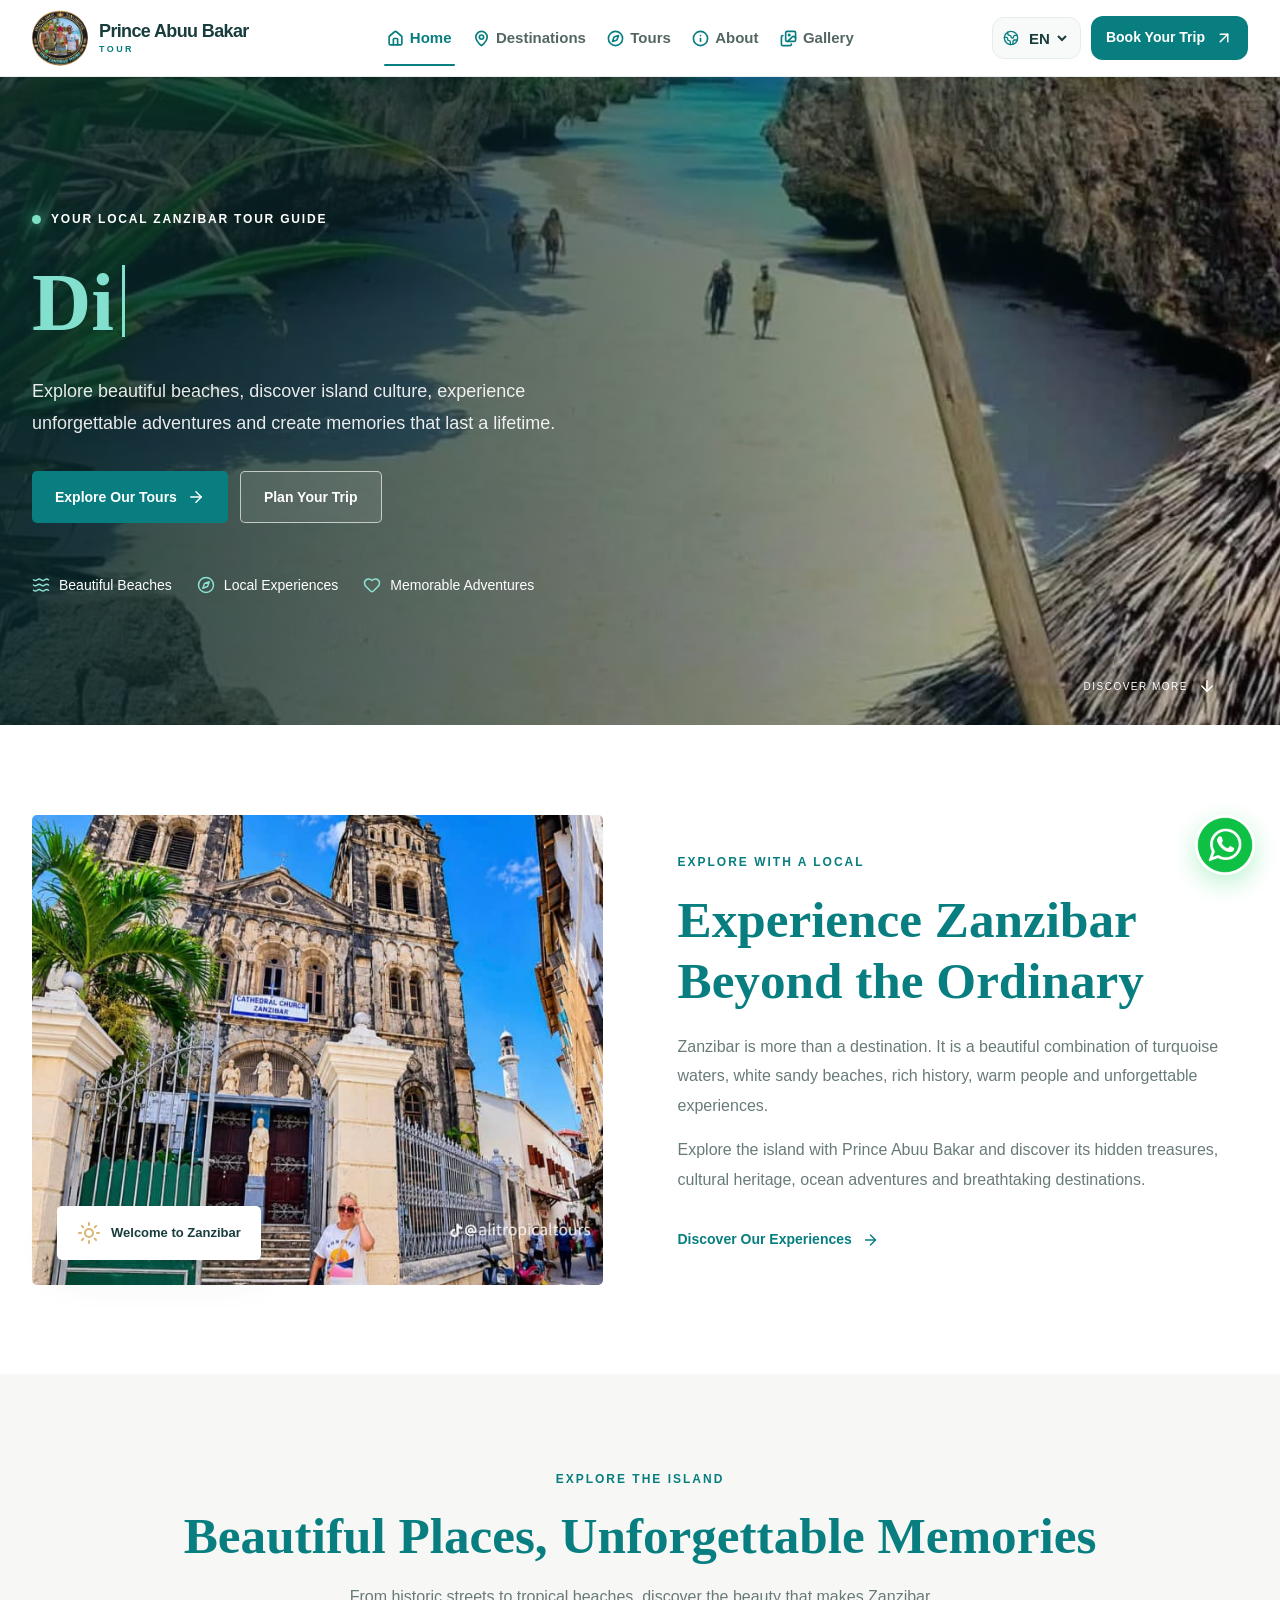
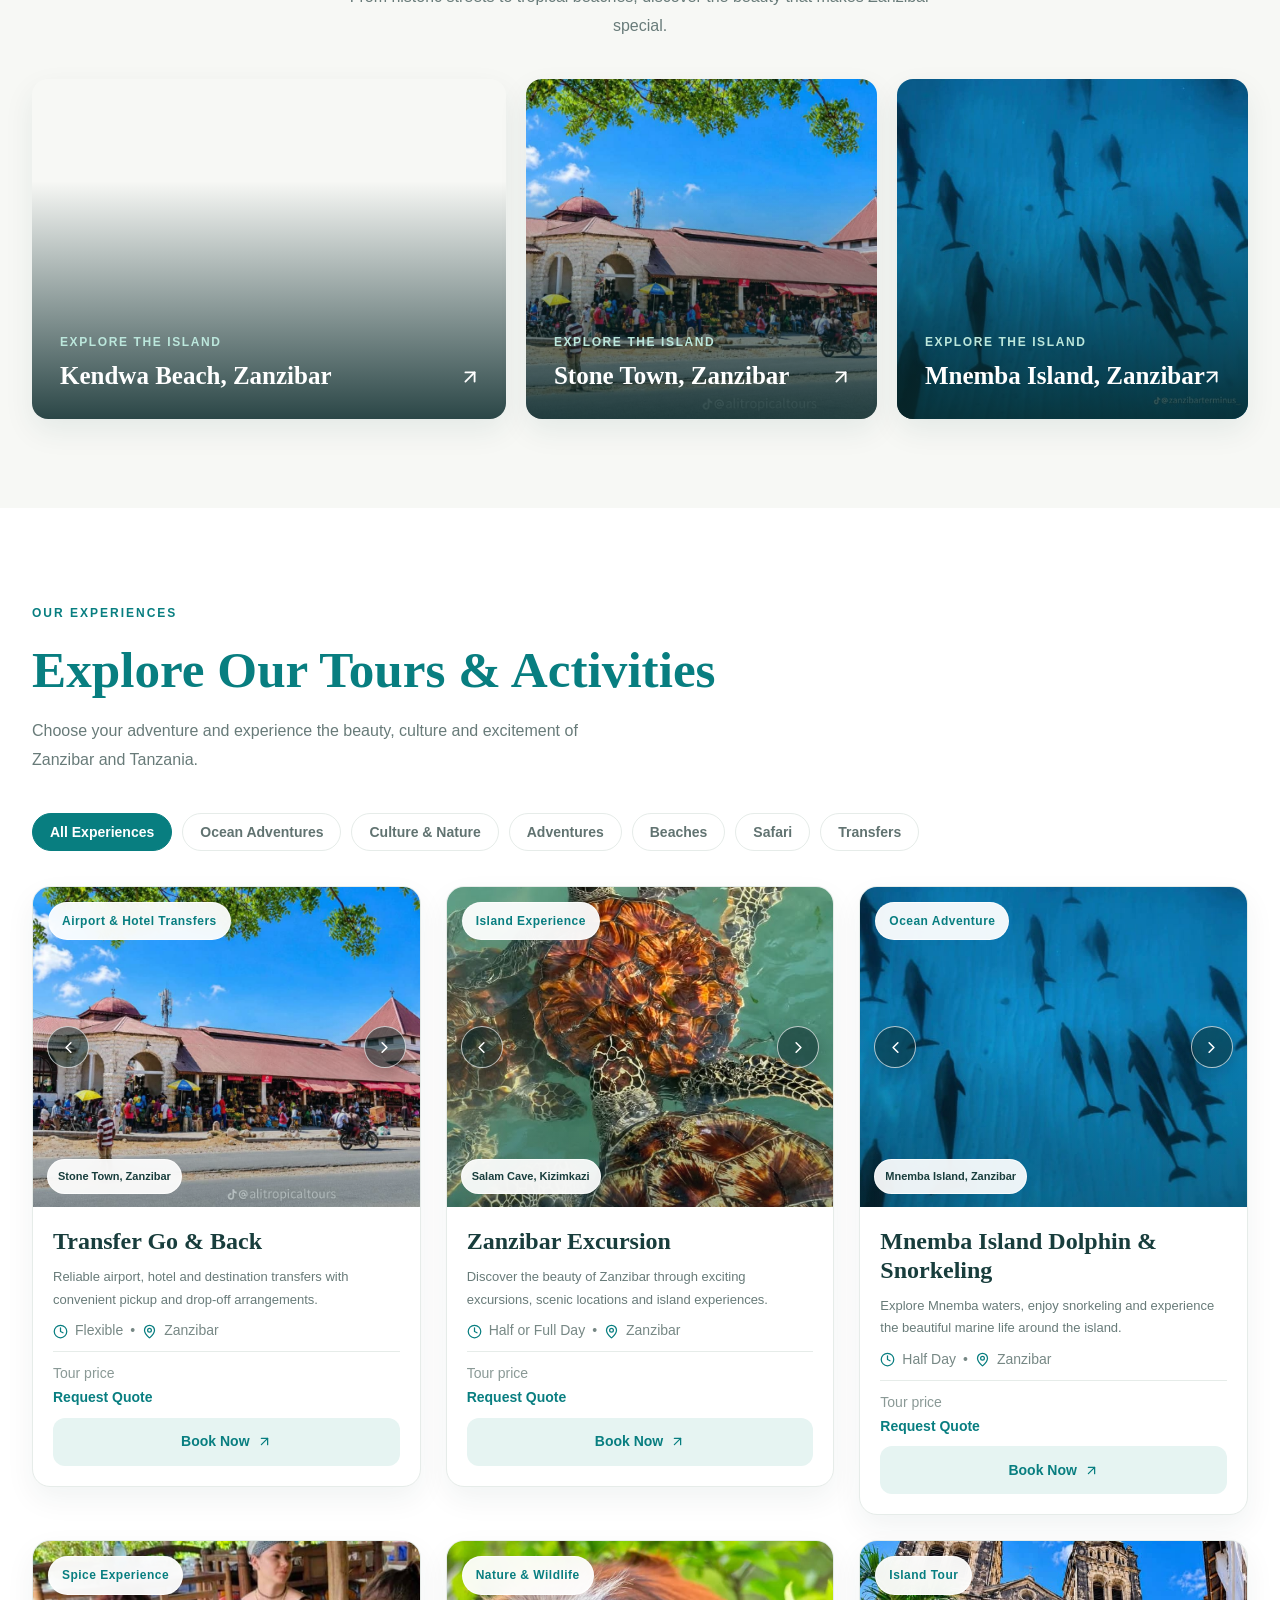
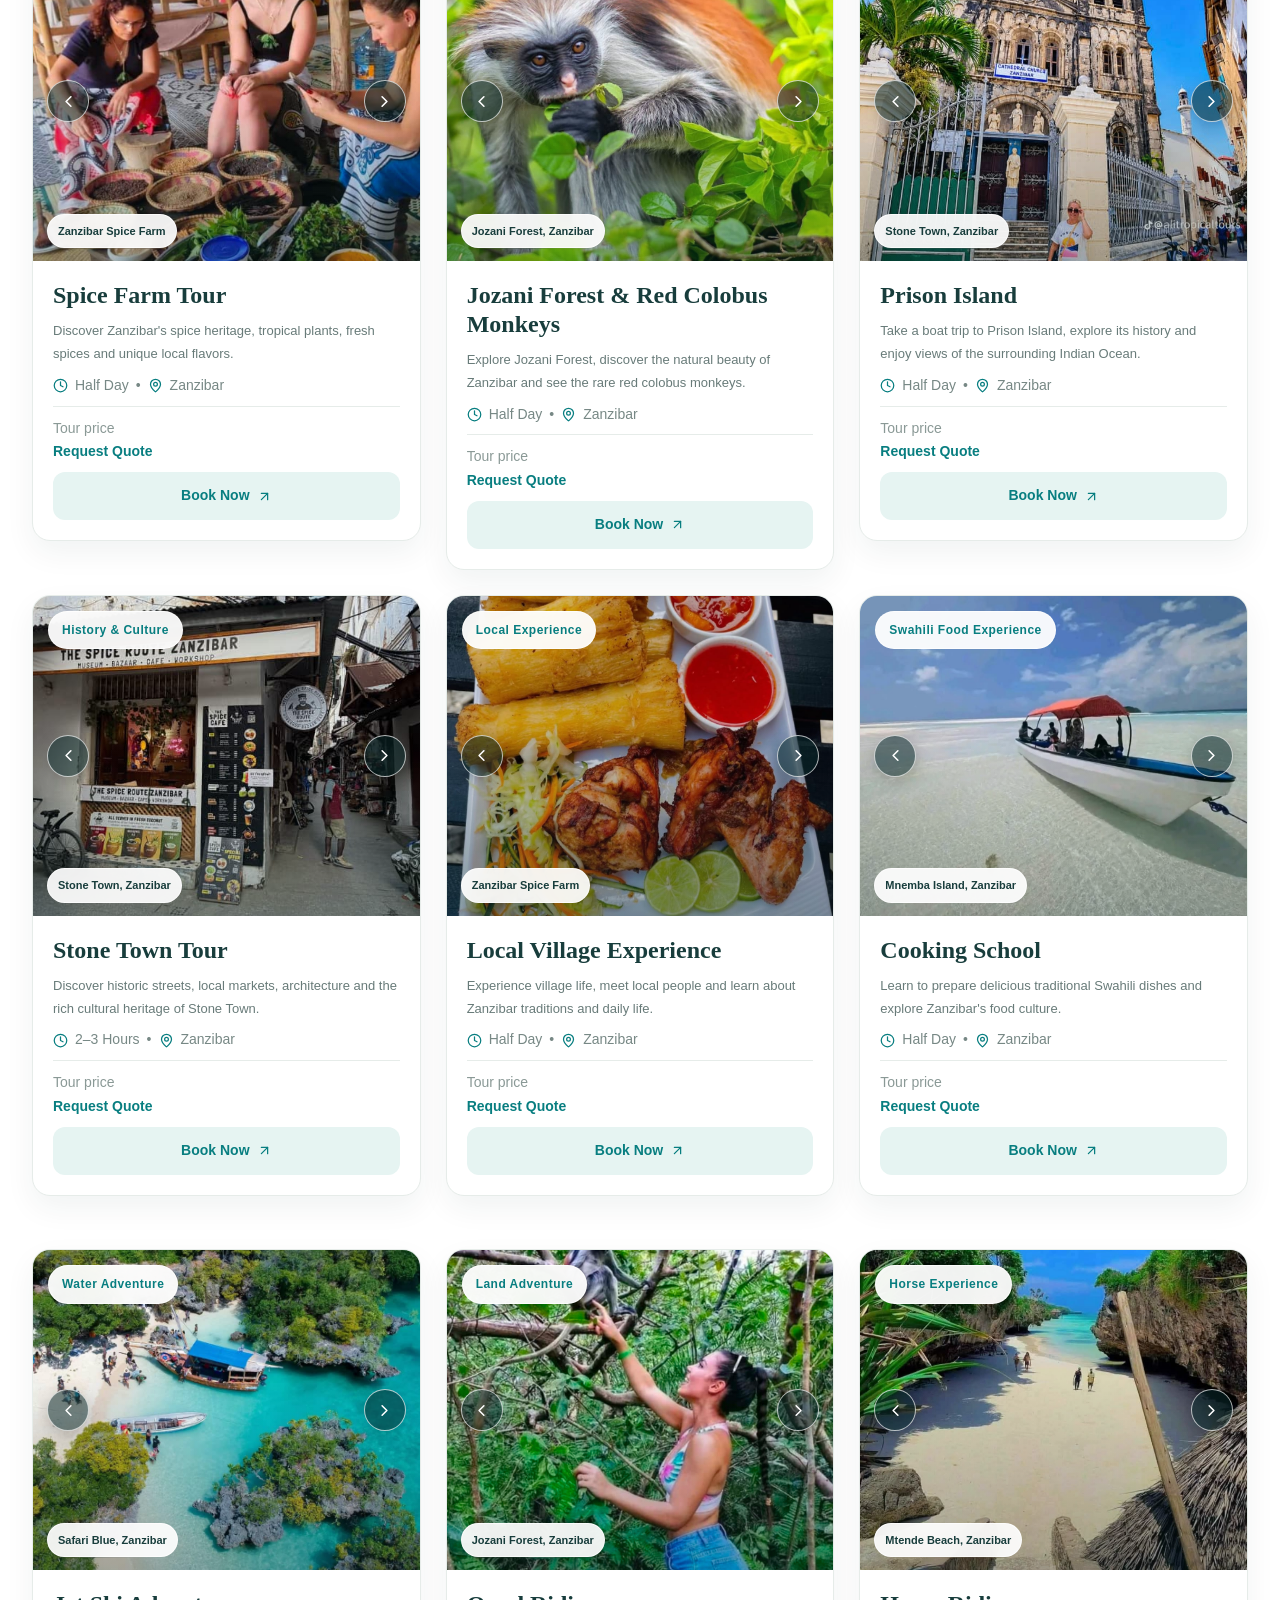
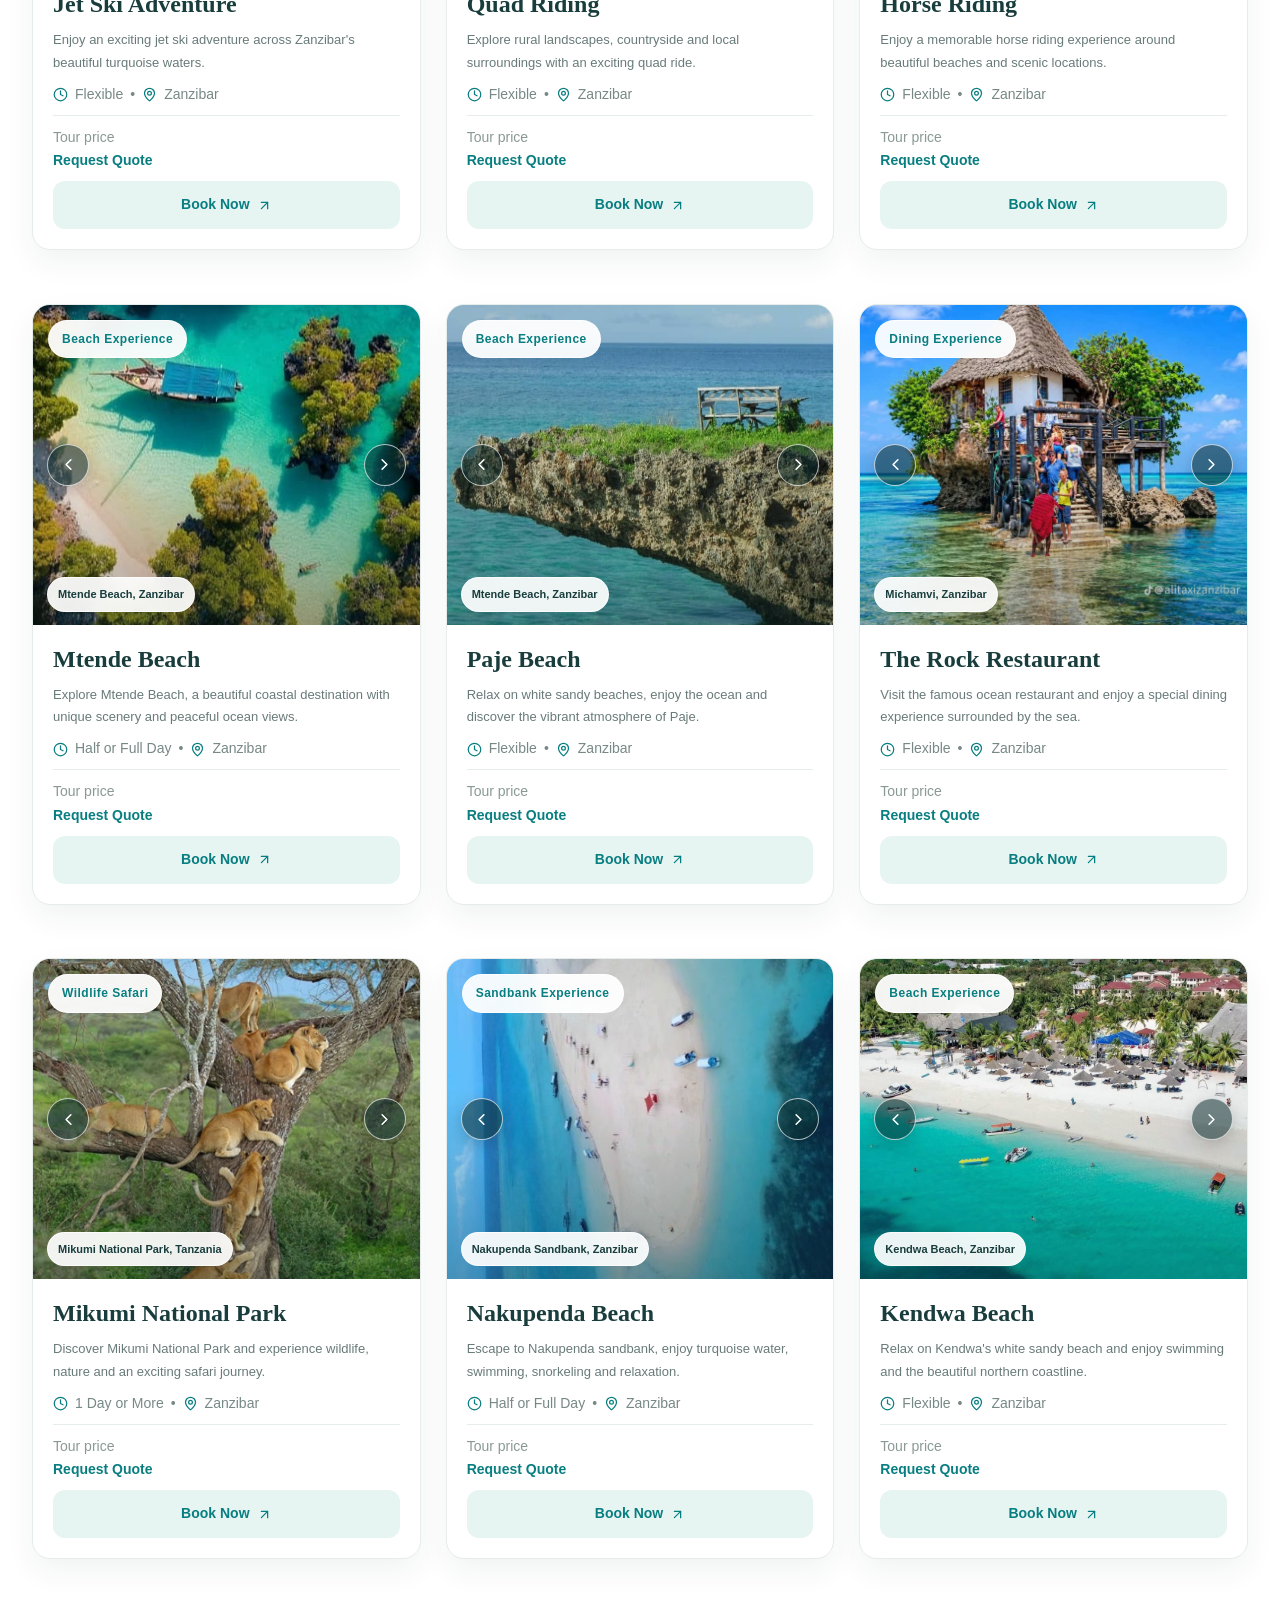
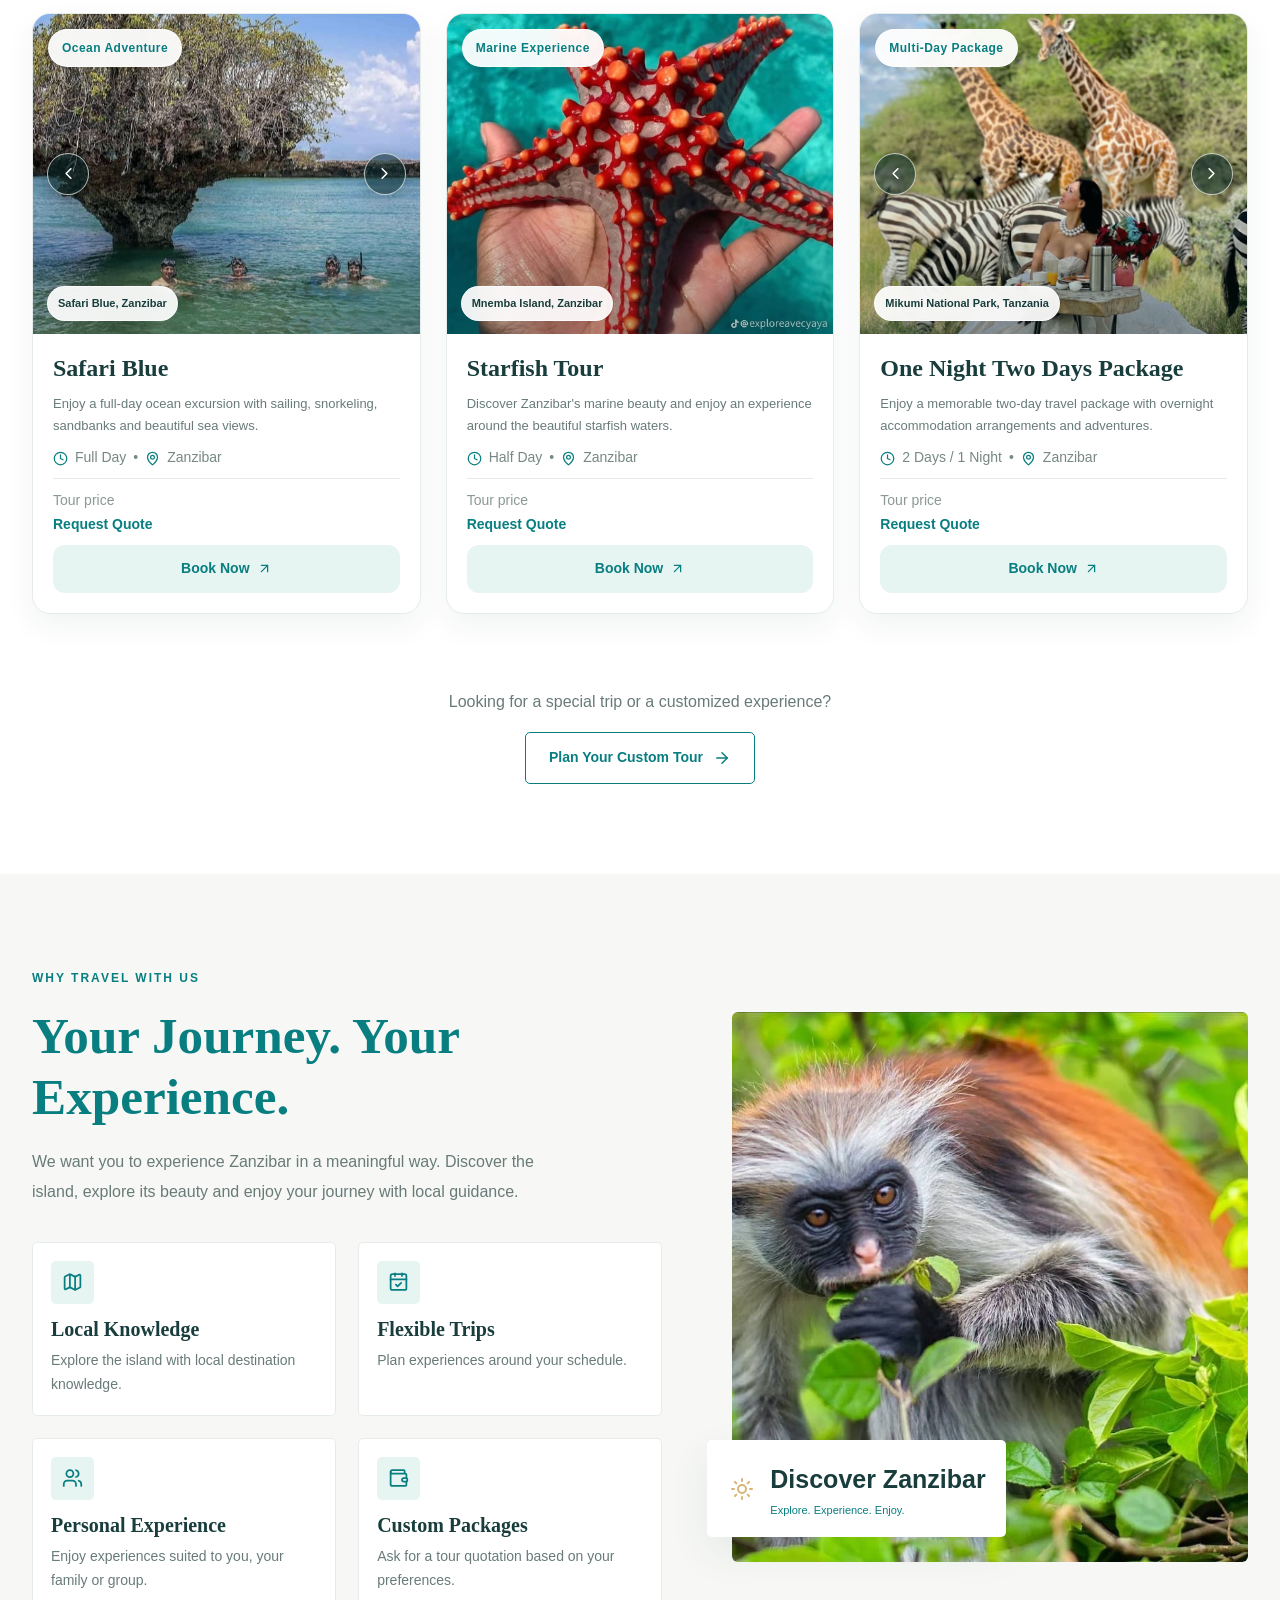
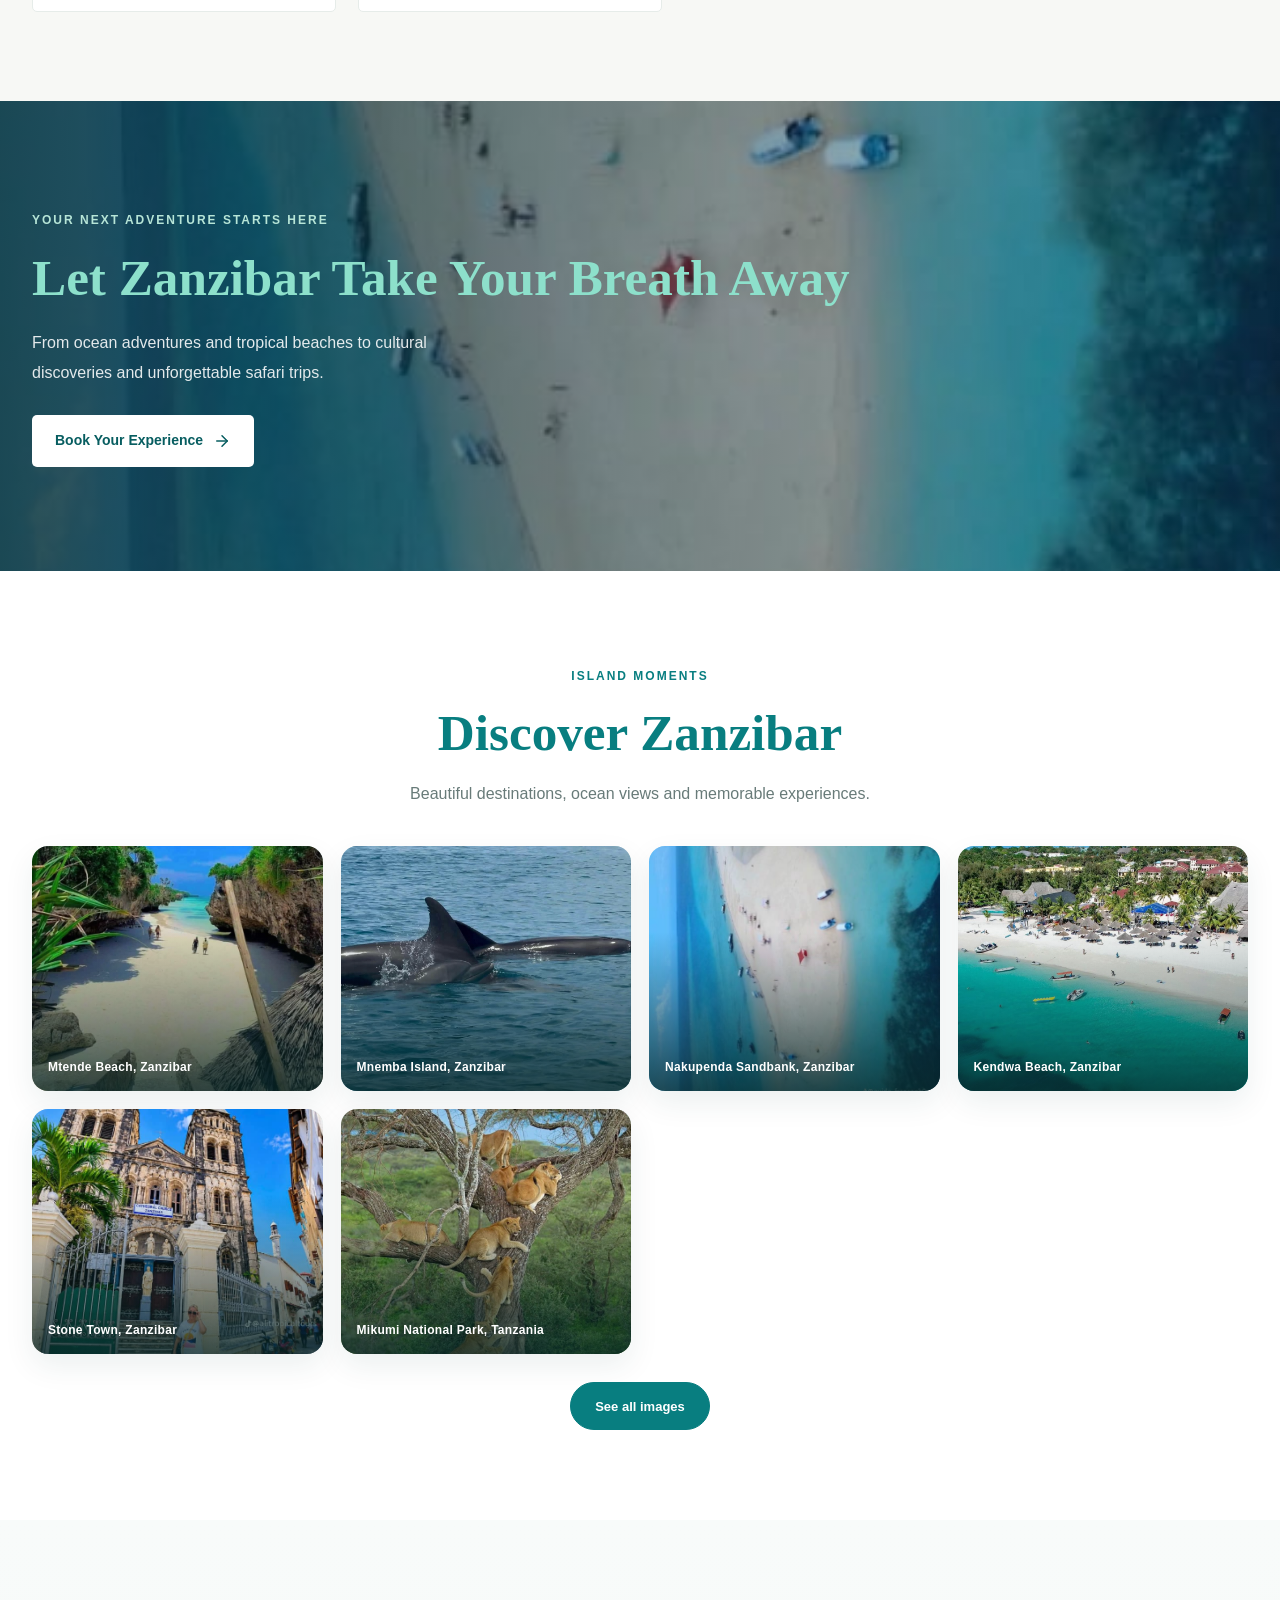
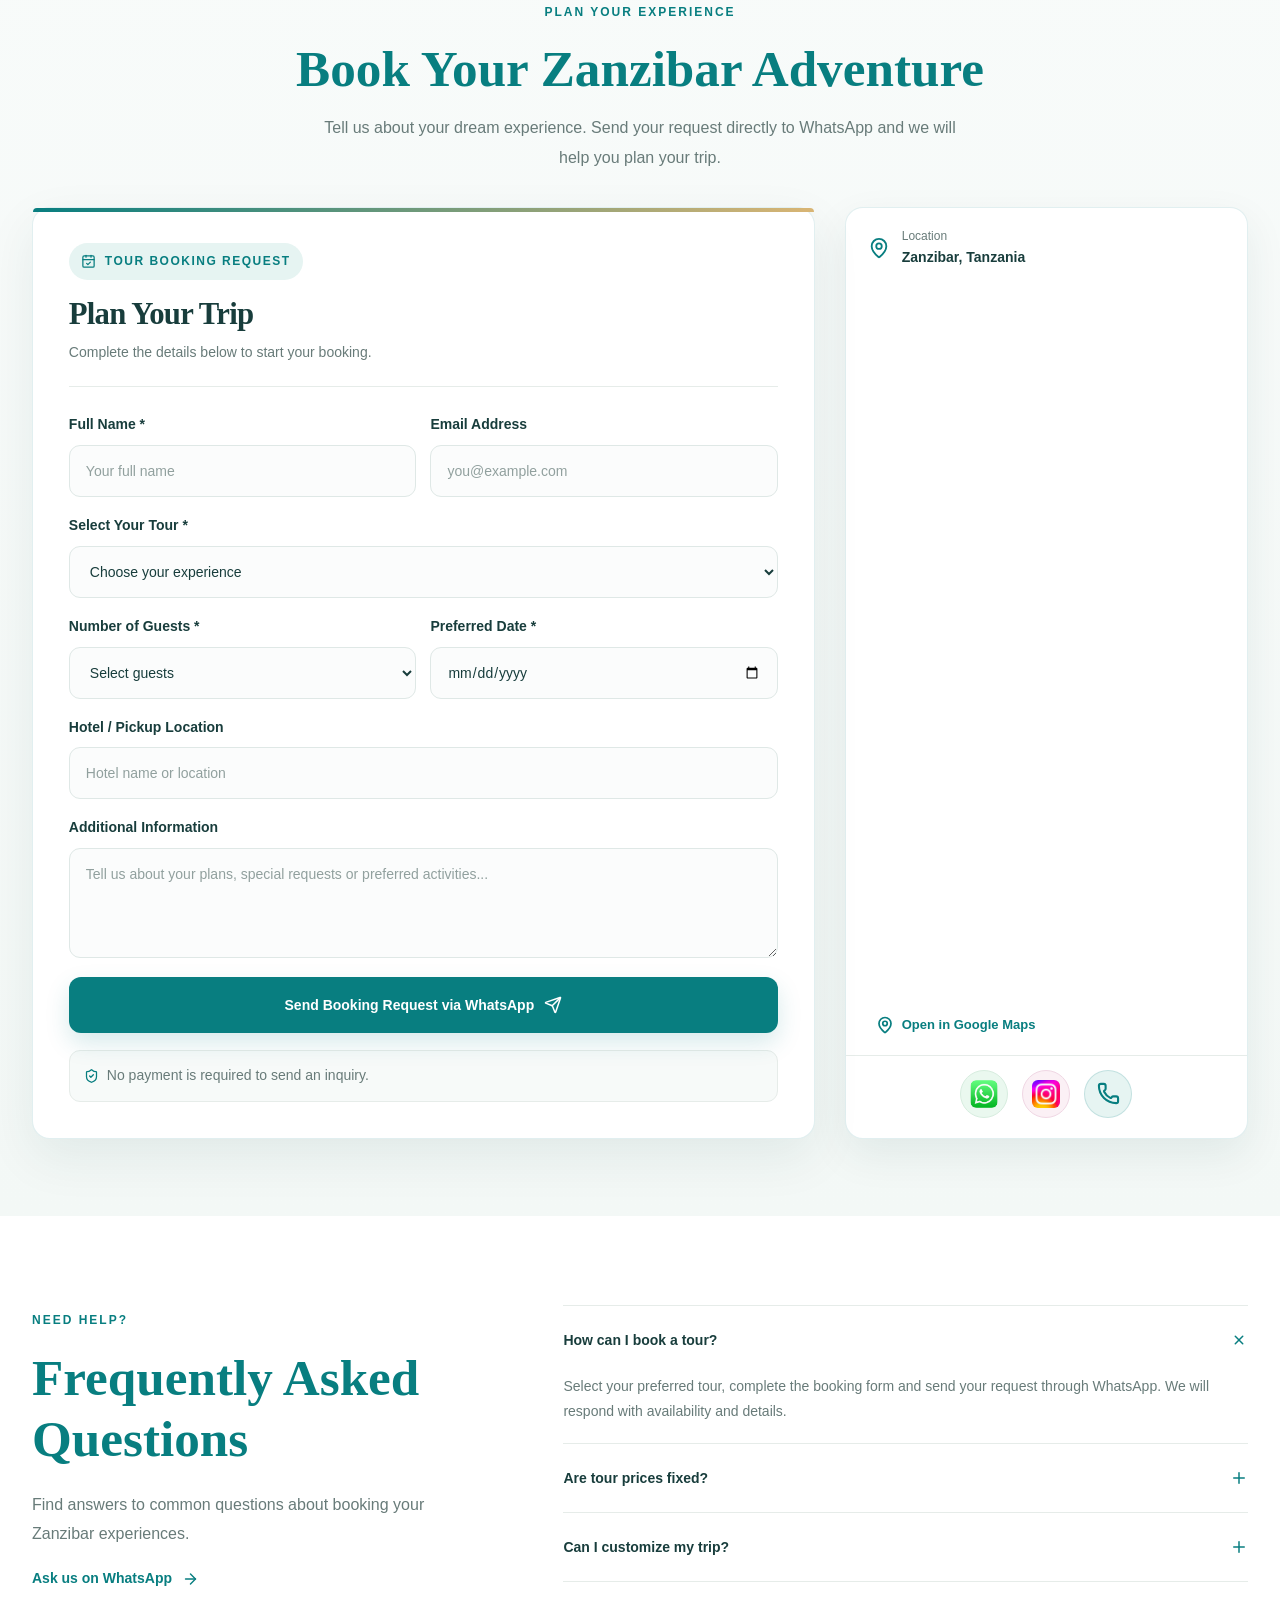
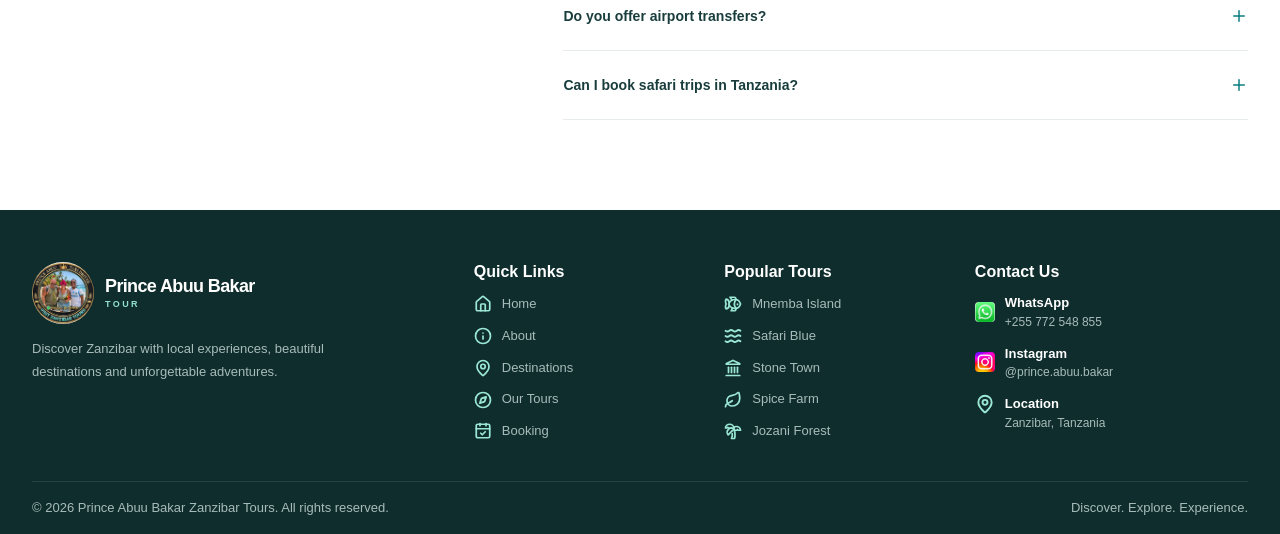
==== index.html @ 1500840f "Add Zanzibar tourism website Co-authored-by: Copilot <223556219+Copilot@users.noreply.github.com>" ====
﻿
<!DOCTYPE html>
<html lang="en">
<head>
    <meta charset="UTF-8">
    <meta name="viewport" content="width=device-width, initial-scale=1.0, viewport-fit=cover">

    <title>Prince Abuu Bakar | Zanzibar Tours & Excursions</title>

    <meta name="description" content="Explore Zanzibar with Prince Abuu Bakar. Discover Mnemba Island, Safari Blue, Stone Town, spice farms, beaches, wildlife safaris and unforgettable island experiences.">

    <meta name="theme-color" content="#087e80">
    <meta name="color-scheme" content="light">

    <link rel="icon" type="image/jpeg" href="assets/images/logo.jpeg">

    <link rel="stylesheet" href="style.css">

    <script src="assets/lucide.min.js"></script>
</head>

<body>

<!-- HEADER -->
<header class="header">
    <div class="container nav-container">

        <a href="index.html" class="brand">
            <img
                src="assets/images/logo.jpeg"
                alt="Prince Abuu Bakar Zanzibar Tours"
                class="site-logo"
                width="180"
                height="60"
            >
            <span class="brand-name">Prince Abuu Bakar <small>Tour</small></span>
        </a>

        <nav class="nav-menu" id="navMenu">

            <a href="index.html">
                <i data-lucide="house" aria-hidden="true"></i>
                <span data-i18n="navHome">Home</span>
            </a>
            <a href="destinations.html">
                <i data-lucide="map-pin" aria-hidden="true"></i>
                <span data-i18n="navDestinations">Destinations</span>
            </a>
            <a href="tours.html">
                <i data-lucide="compass" aria-hidden="true"></i>
                <span data-i18n="navTours">Tours</span>
            </a>
            <a href="about.html">
                <i data-lucide="info" aria-hidden="true"></i>
                <span data-i18n="navAbout">About</span>
            </a>
            <a href="gallery.html">
                <i data-lucide="images" aria-hidden="true"></i>
                <span data-i18n="navGallery">Gallery</span>
            </a>

            <a href="booking.html" class="btn btn-primary nav-book nav-mobile-book">
                Book Your Trip
                <i data-lucide="arrow-up-right"></i>
            </a>

        </nav>

        <div class="nav-actions">
            <label class="language-picker" aria-label="Website language">
                <i data-lucide="globe-2"></i>
                <select id="languageSelect">
                    <option value="en">EN</option>
                    <option value="sw">SW</option>
                    <option value="fr">FR</option>
                    <option value="de">DE</option>
                    <option value="it">IT</option>
                    <option value="es">ES</option>
                </select>
            </label>

            <a href="booking.html" class="btn btn-primary nav-book nav-desktop-book">
                Book Your Trip
                <i data-lucide="arrow-up-right"></i>
            </a>

            <button class="menu-toggle" id="menuToggle" aria-label="Toggle navigation" aria-expanded="false" aria-controls="navMenu">
                <i data-lucide="menu"></i>
            </button>
        </div>

    </div>
</header>

<!-- HERO -->
<section class="hero" id="home">

    <div class="hero-bg" aria-hidden="true">
        <img
            src="assets/images/mtende beach1.jpeg"
            alt=""
            class="hero-photo is-active"
            fetchpriority="high"
            decoding="async"
        >
        <img
            src="assets/images/mnemb island8.jpeg"
            alt=""
            class="hero-photo"
            decoding="async"
        >
    </div>
    <div class="hero-overlay"></div>

    <div class="container hero-container">

        <div class="hero-content">

            <span class="hero-badge">
                <span class="badge-dot"></span>
                <span data-i18n="heroBadge">YOUR LOCAL ZANZIBAR TOUR GUIDE</span>
            </span>

            <h1>
                <span data-i18n="heroTitle1">Discover the magic of</span>
                <span data-i18n="heroTitle2">Zanzibar.</span>
            </h1>

            <p class="hero-description">
                <span data-i18n="heroDescription">Explore beautiful beaches, discover island culture, experience unforgettable adventures and create memories that last a lifetime.</span>
            </p>

            <div class="hero-buttons">

                <a href="tours.html" class="btn btn-primary">
                    <span data-i18n="exploreTours">Explore Our Tours</span>
                    <i data-lucide="arrow-right"></i>
                </a>

                <a href="booking.html" class="btn btn-light-outline">
                    <span data-i18n="planTrip">Plan Your Trip</span>
                </a>

            </div>

            <div class="hero-highlights">

                <div>
                    <i data-lucide="waves"></i>
                    <span data-i18n="beautifulBeaches">Beautiful Beaches</span>
                </div>

                <div>
                    <i data-lucide="compass"></i>
                    <span data-i18n="localExperiences">Local Experiences</span>
                </div>

                <div>
                    <i data-lucide="heart"></i>
                    <span data-i18n="memorableAdventures">Memorable Adventures</span>
                </div>

            </div>

        </div>

    </div>

    <a href="about.html" class="scroll-down">
        <span data-i18n="discoverMore">DISCOVER MORE</span>
        <i data-lucide="arrow-down"></i>
    </a>

</section>

<!-- INTRO -->
<section class="intro section-padding" id="about">

    <div class="container intro-grid">

        <div class="intro-image">

            <img
                src="assets/images/ston town1.jpeg"
                alt="Historic cathedral and architecture in Stone Town"
                loading="lazy"
            >

            <div class="image-label">
                <i data-lucide="sun"></i>
                <span data-i18n="welcomeZanzibar">Welcome to Zanzibar</span>
            </div>

        </div>

        <div class="intro-content">

            <span class="section-tag" data-i18n="exploreWithLocal">EXPLORE WITH A LOCAL</span>

            <h2>
                <span data-i18n="experienceZanzibar">Experience Zanzibar</span>
                <span data-i18n="beyondOrdinary">Beyond the Ordinary</span>
            </h2>

            <p>
                <span data-i18n="introText1">Zanzibar is more than a destination. It is a beautiful combination of turquoise waters, white sandy beaches, rich history, warm people and unforgettable experiences.</span>
            </p>

            <p>
                <span data-i18n="introText2">Explore the island with Prince Abuu Bakar and discover its hidden treasures, cultural heritage, ocean adventures and breathtaking destinations.</span>
            </p>

            <a href="tours.html" class="text-link">
                <span data-i18n="discoverExperiences">Discover Our Experiences</span>
                <i data-lucide="arrow-right"></i>
            </a>

        </div>

    </div>

</section>

<!-- DESTINATIONS -->
<section class="destinations section-padding" id="destinations">

    <div class="container">

        <div class="section-heading center">

            <span class="section-tag" data-i18n="exploreIsland">EXPLORE THE ISLAND</span>

            <h2><span data-i18n="beautifulPlaces">Beautiful Places,</span> <span data-i18n="unforgettableMemories">Unforgettable Memories</span></h2>

            <p>
                <span data-i18n="destinationIntro">From historic streets to tropical beaches, discover the beauty that makes Zanzibar special.</span>
            </p>

        </div>

        <div class="destination-grid">

            <article class="destination-card destination-large" data-destination-index="0">

                <img
                    src="assets/images/kendwa beach1.jpeg"
                    alt="Kendwa Beach and its turquoise Indian Ocean water"
                    class="destination-photo is-active"
                    loading="lazy"
                    decoding="async"
                    data-photo-index="0"
                    aria-hidden="false"
                >
                <img
                    src="assets/images/kendwa beach1.jpeg"
                    alt=""
                    class="destination-photo"
                    loading="lazy"
                    decoding="async"
                    data-photo-index="1"
                    aria-hidden="true"
                >

                <div class="destination-overlay">
                    <span data-i18n="exploreIsland">EXPLORE THE ISLAND</span>
                    <h3 class="destination-photo-caption">Kendwa Beach, Zanzibar</h3>
                    <i data-lucide="arrow-up-right"></i>
                </div>

            </article>

            <article class="destination-card" data-destination-index="1">

                <img
                    src="assets/images/ston town1.jpeg"
                    alt="Stone Town's historic cathedral and surrounding streets"
                    class="destination-photo is-active"
                    loading="lazy"
                    decoding="async"
                    data-photo-index="0"
                    aria-hidden="false"
                >
                <img
                    src="assets/images/ston town1.jpeg"
                    alt=""
                    class="destination-photo"
                    loading="lazy"
                    decoding="async"
                    data-photo-index="1"
                    aria-hidden="true"
                >

                <div class="destination-overlay">
                    <span data-i18n="exploreIsland">EXPLORE THE ISLAND</span>
                    <h3 class="destination-photo-caption">Stone Town, Zanzibar</h3>
                    <i data-lucide="arrow-up-right"></i>
                </div>

            </article>

            <article class="destination-card" data-destination-index="2">

                <img
                    src="assets/images/mnemb island3.jpeg"
                    alt="Dolphins swimming in clear water near Mnemba Island"
                    class="destination-photo is-active"
                    loading="lazy"
                    decoding="async"
                    data-photo-index="0"
                    aria-hidden="false"
                >
                <img
                    src="assets/images/mnemb island3.jpeg"
                    alt=""
                    class="destination-photo"
                    loading="lazy"
                    decoding="async"
                    data-photo-index="1"
                    aria-hidden="true"
                >

                <div class="destination-overlay">
                    <span data-i18n="exploreIsland">EXPLORE THE ISLAND</span>
                    <h3 class="destination-photo-caption">Mnemba Island, Zanzibar</h3>
                    <i data-lucide="arrow-up-right"></i>
                </div>

            </article>

        </div>

    </div>

</section>

<!-- TOURS -->
<section class="tours section-padding" id="tours">

    <div class="container">

        <div class="section-heading">

            <span class="section-tag" data-i18n="ourExperiences">OUR EXPERIENCES</span>

            <h2><span data-i18n="exploreOur">Explore Our</span> <span data-i18n="toursActivities">Tours & Activities</span></h2>

            <p>
                <span data-i18n="tourIntro">Choose your adventure and experience the beauty, culture and excitement of Zanzibar and Tanzania.</span>
            </p>

        </div>

        <!-- FILTER BUTTONS -->
        <div class="tour-filters" id="tourFilters">

            <button class="filter-btn active" data-filter="all">
                <span data-i18n="filterAll">All Experiences</span>
            </button>

            <button class="filter-btn" data-filter="ocean">
                <span data-i18n="filterOcean">Ocean Adventures</span>
            </button>

            <button class="filter-btn" data-filter="culture">
                <span data-i18n="filterCulture">Culture & Nature</span>
            </button>

            <button class="filter-btn" data-filter="adventure">
                <span data-i18n="filterAdventure">Adventures</span>
            </button>

            <button class="filter-btn" data-filter="beaches">
                <span data-i18n="filterBeaches">Beaches</span>
            </button>

            <button class="filter-btn" data-filter="safari">
                <span data-i18n="filterSafari">Safari</span>
            </button>

            <button class="filter-btn" data-filter="transport">
                <span data-i18n="filterTransfers">Transfers</span>
            </button>

        </div>

        <!-- TOUR CARDS -->
        <div class="tour-grid" id="tourGrid"></div>

        <div class="tour-bottom">

            <p>
                <span data-i18n="customTripIntro">Looking for a special trip or a customized experience?</span>
            </p>

            <a href="booking.html" class="btn btn-outline">
                <span data-i18n="customTour">Plan Your Custom Tour</span>
                <i data-lucide="arrow-right"></i>
            </a>

        </div>

    </div>

</section>

<!-- WHY CHOOSE US -->
<section class="why-us section-padding">

    <div class="container why-grid">

        <div class="why-content">

            <span class="section-tag" data-i18n="whyTravel">WHY TRAVEL WITH US</span>

            <h2>
                <span data-i18n="yourJourney">Your Journey.</span>
                <span data-i18n="yourExperience">Your Experience.</span>
            </h2>

            <p>
                <span data-i18n="whyIntro">We want you to experience Zanzibar in a meaningful way. Discover the island, explore its beauty and enjoy your journey with local guidance.</span>
            </p>

            <div class="features-grid">

                <article class="feature-card">

                    <div class="feature-icon">
                        <i data-lucide="map"></i>
                    </div>

                    <h3 data-i18n="localKnowledge">Local Knowledge</h3>

                    <p>
                        <span data-i18n="localKnowledgeText">Explore the island with local destination knowledge.</span>
                    </p>

                </article>

                <article class="feature-card">

                    <div class="feature-icon">
                        <i data-lucide="calendar-check"></i>
                    </div>

                    <h3 data-i18n="flexibleTrips">Flexible Trips</h3>

                    <p>
                        <span data-i18n="flexibleTripsText">Plan experiences around your schedule.</span>
                    </p>

                </article>

                <article class="feature-card">

                    <div class="feature-icon">
                        <i data-lucide="users"></i>
                    </div>

                    <h3 data-i18n="personalExperience">Personal Experience</h3>

                    <p>
                        <span data-i18n="personalExperienceText">Enjoy experiences suited to you, your family or group.</span>
                    </p>

                </article>

                <article class="feature-card">

                    <div class="feature-icon">
                        <i data-lucide="wallet"></i>
                    </div>

                    <h3 data-i18n="customPackages">Custom Packages</h3>

                    <p>
                        <span data-i18n="customPackagesText">Ask for a tour quotation based on your preferences.</span>
                    </p>

                </article>

            </div>

        </div>

        <div class="why-image">

            <img
                src="assets/images/jozani1.jpeg"
                alt="A red colobus monkey in Zanzibar's Jozani Forest"
                loading="lazy"
            >

            <div class="why-image-note">
                <i data-lucide="sun"></i>

                <div>
                    <strong data-i18n="discoverZanzibar">Discover Zanzibar</strong>
                    <span data-i18n="exploreEnjoy">Explore. Experience. Enjoy.</span>
                </div>
            </div>

        </div>

    </div>

</section>

<!-- EXPERIENCE BANNER -->
<section class="experience-banner">

    <img
        src="assets/images/nakupenda1.jpeg"
        alt="Nakupenda sandbank surrounded by clear turquoise water"
        loading="lazy"
    >

    <div class="experience-overlay"></div>

    <div class="container experience-content">

        <span class="section-tag light-tag" data-i18n="nextAdventure">
            YOUR NEXT ADVENTURE STARTS HERE
        </span>

        <h2>
            <span data-i18n="letZanzibarTake">Let Zanzibar Take</span>
            <span data-i18n="breathAway">Your Breath Away</span>
        </h2>

        <p>
            <span data-i18n="bannerText">From ocean adventures and tropical beaches to cultural discoveries and unforgettable safari trips.</span>
        </p>

        <a href="booking.html" class="btn btn-white">
            <span data-i18n="bookExperience">Book Your Experience</span>
            <i data-lucide="arrow-right"></i>
        </a>

    </div>

</section>

<!-- GALLERY -->
<section class="gallery section-padding" id="gallery">

    <div class="container">

        <div class="section-heading center">

            <span class="section-tag" data-i18n="islandMoments">ISLAND MOMENTS</span>

            <h2><span data-i18n="discover">Discover</span> <span>Zanzibar</span></h2>

            <p>
                <span data-i18n="galleryIntro">Beautiful destinations, ocean views and memorable experiences.</span>
            </p>

        </div>

        <div class="gallery-grid" id="photoGallery" role="list" aria-label="Zanzibar tour photo gallery"></div>
        <div class="gallery-actions">
            <button
                class="gallery-toggle"
                id="galleryToggle"
                type="button"
                aria-controls="extraPhotoGallery"
                aria-expanded="false"
            >
                See all images
            </button>
        </div>
        <div
            class="gallery-grid gallery-extra-grid"
            id="extraPhotoGallery"
            role="list"
            aria-label="More Zanzibar tour photos"
            hidden
        ></div>

    </div>

</section>

<!-- BOOKING -->
<section class="booking section-padding" id="booking">

    <div class="container booking-grid">

        <div class="booking-info">

            <span class="section-tag" data-i18n="planExperience">PLAN YOUR EXPERIENCE</span>

            <h2>
                <span data-i18n="bookYour">Book Your</span>
                <span data-i18n="zanzibarAdventure">Zanzibar Adventure</span>
            </h2>

            <p>
                <span data-i18n="bookingIntro">Tell us about your dream experience. Send your request directly to WhatsApp and we will help you plan your trip.</span>
            </p>

        </div>

        <div class="booking-form-wrapper">

            <div class="booking-form-header">

                <div class="booking-form-kicker">
                    <i data-lucide="calendar-check" aria-hidden="true"></i>
                    <span class="form-label" data-i18n="bookingRequest">TOUR BOOKING REQUEST</span>
                </div>

                <h3 data-i18n="planYourTrip">Plan Your Trip</h3>

                <p data-i18n="bookingFormIntro">Complete the details below to start your booking.</p>

            </div>

            <form class="booking-form" id="bookingForm">

                <div class="form-row">

                    <div class="form-group">

                        <label for="fullName" data-i18n="fullName">Full Name *</label>

                        <input
                            type="text"
                            id="fullName"
                            placeholder="Your full name"
                            required
                        >

                    </div>

                    <div class="form-group">

                        <label for="email" data-i18n="emailAddress">Email Address</label>

                        <input
                            type="email"
                            id="email"
                            placeholder="you@example.com"
                        >

                    </div>

                </div>

                <div class="form-group">

                    <label for="tourSelect" data-i18n="selectTour">Select Your Tour *</label>

                    <select id="tourSelect" required>

                        <option value="" data-i18n="chooseExperience">Choose your experience</option>

                    </select>

                </div>

                <div class="form-row">

                    <div class="form-group">

                        <label for="guests" data-i18n="numberGuests">Number of Guests *</label>

                        <select id="guests" required>

                            <option value="" data-i18n="selectGuests">Select guests</option>
                            <option value="1 Person" data-i18n="guest1">1 Person</option>
                            <option value="2 People" data-i18n="guest2">2 People</option>
                            <option value="3 People" data-i18n="guest3">3 People</option>
                            <option value="4 People" data-i18n="guest4">4 People</option>
                            <option value="5 People" data-i18n="guest5">5 People</option>
                            <option value="6-10 People" data-i18n="guest6">6–10 People</option>
                            <option value="More than 10 People" data-i18n="guest10">More than 10</option>

                        </select>

                    </div>

                    <div class="form-group">

                        <label for="travelDate" data-i18n="preferredDate">Preferred Date *</label>

                        <input
                            type="date"
                            id="travelDate"
                            required
                        >

                    </div>

                </div>

                <div class="form-group">

                    <label for="hotelLocation" data-i18n="hotelLocation">Hotel / Pickup Location</label>

                    <input
                        type="text"
                        id="hotelLocation"
                        placeholder="Hotel name or location"
                    >

                </div>

                <div class="form-group">

                    <label for="message" data-i18n="additionalInfo">Additional Information</label>

                    <textarea
                        id="message"
                        placeholder="Tell us about your plans, special requests or preferred activities..."
                    ></textarea>

                </div>

                <button type="submit" class="btn btn-primary form-submit">

                    <span data-i18n="sendBooking">Send Booking Request via WhatsApp</span>

                    <i data-lucide="send"></i>

                </button>

                <p class="form-note">
                    <i data-lucide="shield-check"></i>
                    <span data-i18n="formNote">No payment is required to send an inquiry.</span>
                </p>

            </form>

        </div>

        <div class="location-map-card">
            <div class="location-map-header">
                <i data-lucide="map-pin" aria-hidden="true"></i>
                <div>
                    <span data-i18n="location">Location</span>
                    <strong>Zanzibar, Tanzania</strong>
                </div>
            </div>

            <iframe
                class="google-map"
                title="Zanzibar map"
                src="https://www.google.com/maps?q=Zanzibar,+Tanzania&output=embed"
                loading="lazy"
                referrerpolicy="no-referrer-when-downgrade"
                allowfullscreen
            ></iframe>

            <a
                href="https://www.google.com/maps/search/?api=1&query=Zanzibar,Tanzania"
                target="_blank"
                rel="noopener noreferrer"
                class="map-link"
            >
                <i data-lucide="map-pin" aria-hidden="true"></i>
                <span data-i18n="openInMaps">Open in Google Maps</span>
            </a>

            <div class="map-contact-actions" role="group" aria-label="Contact options">
                <a
                    href="https://wa.me/255772548855"
                    target="_blank"
                    rel="noopener noreferrer"
                    class="map-contact-icon map-contact-whatsapp"
                    aria-label="WhatsApp"
                >
                    <img src="assets/images/what.jpg" alt="" aria-hidden="true">
                </a>
                <a
                    href="https://www.instagram.com/prince.abuu.bakar/"
                    target="_blank"
                    rel="noopener noreferrer"
                    class="map-contact-icon map-contact-instagram"
                    aria-label="Instagram"
                >
                    <img src="assets/images/insta.jpg" alt="" aria-hidden="true">
                </a>
                <a
                    href="tel:+255772548855"
                    class="map-contact-icon map-contact-call"
                    aria-label="Call Zanzibar Tours"
                >
                    <i data-lucide="phone" aria-hidden="true"></i>
                </a>
            </div>
        </div>

    </div>

</section>

<!-- FAQ -->
<section class="faq section-padding">

    <div class="container faq-grid">

        <div class="faq-heading">

            <span class="section-tag" data-i18n="needHelp">NEED HELP?</span>

            <h2><span data-i18n="frequently">Frequently</span> <span data-i18n="askedQuestions">Asked Questions</span></h2>

            <p>
                <span data-i18n="faqIntro">Find answers to common questions about booking your Zanzibar experiences.</span>
            </p>

            <a href="https://wa.me/255772548855" target="_blank" class="text-link">
                <span data-i18n="askWhatsApp">Ask us on WhatsApp</span>
                <i data-lucide="arrow-right"></i>
            </a>

        </div>

        <div class="faq-list">

            <div class="faq-item active">

                <button class="faq-question">

                    <span data-i18n="faqQ1">How can I book a tour?</span>

                    <i data-lucide="plus"></i>

                </button>

                <div class="faq-answer">

                    <p>
                        <span data-i18n="faqA1">Select your preferred tour, complete the booking form and send your request through WhatsApp. We will respond with availability and details.</span>
                    </p>

                </div>

            </div>

            <div class="faq-item">

                <button class="faq-question">

                    <span data-i18n="faqQ2">Are tour prices fixed?</span>

                    <i data-lucide="plus"></i>

                </button>

                <div class="faq-answer">

                    <p>
                        <span data-i18n="faqA2">Prices may depend on the selected activity, number of guests, transport and package details. Contact us for a quotation.</span>
                    </p>

                </div>

            </div>

            <div class="faq-item">

                <button class="faq-question">

                    <span data-i18n="faqQ3">Can I customize my trip?</span>

                    <i data-lucide="plus"></i>

                </button>

                <div class="faq-answer">

                    <p>
                        <span data-i18n="faqA3">Yes. You can request a personalized itinerary based on your travel dates, interests, activities and available time.</span>
                    </p>

                </div>

            </div>

            <div class="faq-item">

                <button class="faq-question">

                    <span data-i18n="faqQ4">Do you offer airport transfers?</span>

                    <i data-lucide="plus"></i>

                </button>

                <div class="faq-answer">

                    <p>
                        <span data-i18n="faqA4">Yes. Airport pickup, hotel transfers and transportation arrangements can be requested.</span>
                    </p>

                </div>

            </div>

            <div class="faq-item">

                <button class="faq-question">

                    <span data-i18n="faqQ5">Can I book safari trips in Tanzania?</span>

                    <i data-lucide="plus"></i>

                </button>

                <div class="faq-answer">

                    <p>
                        <span data-i18n="faqA5">Yes. You can inquire about Tanzania safari trips, including Mikumi National Park and other available destinations.</span>
                    </p>

                </div>

            </div>

        </div>

    </div>

</section>

<!-- FOOTER -->
<footer class="footer">

    <div class="container">

        <div class="footer-main">

            <div class="footer-brand">

                <a href="index.html" class="brand">

                    <img
                        src="assets/images/logo.jpeg"
                        alt="Prince Abuu Bakar Zanzibar Tours"
                        class="site-logo footer-logo"
                        width="62"
                        height="62"
                        loading="lazy"
                    >
                    <span class="brand-name footer-brand-name">Prince Abuu Bakar <small>Tour</small></span>

                </a>

                <p data-i18n="footerText">
                    Discover Zanzibar with local experiences, beautiful destinations and unforgettable adventures.
                </p>

            </div>

            <div class="footer-column">

                <h4 data-i18n="quickLinks">Quick Links</h4>

                <a href="index.html">
                    <i data-lucide="house" aria-hidden="true"></i>
                    <span data-i18n="navHome">Home</span>
                </a>
                <a href="about.html">
                    <i data-lucide="info" aria-hidden="true"></i>
                    <span data-i18n="navAbout">About</span>
                </a>
                <a href="destinations.html">
                    <i data-lucide="map-pin" aria-hidden="true"></i>
                    <span data-i18n="navDestinations">Destinations</span>
                </a>
                <a href="tours.html">
                    <i data-lucide="compass" aria-hidden="true"></i>
                    <span data-i18n="ourTours">Our Tours</span>
                </a>
                <a href="booking.html">
                    <i data-lucide="calendar-check" aria-hidden="true"></i>
                    <span data-i18n="booking">Booking</span>
                </a>

            </div>

            <div class="footer-column">

                <h4 data-i18n="popularTours">Popular Tours</h4>

                <a href="tours.html">
                    <i data-lucide="fish" aria-hidden="true"></i>
                    <span data-i18n="mnembaIsland">Mnemba Island</span>
                </a>
                <a href="tours.html">
                    <i data-lucide="waves" aria-hidden="true"></i>
                    <span data-i18n="safariBlue">Safari Blue</span>
                </a>
                <a href="tours.html">
                    <i data-lucide="landmark" aria-hidden="true"></i>
                    <span data-i18n="stoneTown">Stone Town</span>
                </a>
                <a href="tours.html">
                    <i data-lucide="leaf" aria-hidden="true"></i>
                    <span data-i18n="spiceFarm">Spice Farm</span>
                </a>
                <a href="tours.html">
                    <i data-lucide="tree-palm" aria-hidden="true"></i>
                    <span data-i18n="jozaniForest">Jozani Forest</span>
                </a>

            </div>

            <div class="footer-column">

                <h4 data-i18n="contactUs">Contact Us</h4>

                <div class="footer-contact-list">
                    <a href="https://wa.me/255772548855" target="_blank" rel="noopener noreferrer" class="footer-contact-item" aria-label="WhatsApp: +255 772 548 855">
                        <img src="assets/images/what.jpg" alt="" aria-hidden="true">
                        <span>
                            <strong data-i18n="whatsapp">WhatsApp</strong>
                            <small>+255 772 548 855</small>
                        </span>
                    </a>

                    <a href="https://www.instagram.com/prince.abuu.bakar/" target="_blank" rel="noopener noreferrer" class="footer-contact-item">
                        <img src="assets/images/insta.jpg" alt="" aria-hidden="true">
                        <span>
                            <strong data-i18n="instagram">Instagram</strong>
                            <small>@prince.abuu.bakar</small>
                        </span>
                    </a>

                    <div class="footer-contact-item footer-contact-location">
                        <i data-lucide="map-pin" aria-hidden="true"></i>
                        <span>
                            <strong data-i18n="location">Location</strong>
                            <small>Zanzibar, Tanzania</small>
                        </span>
                    </div>
                </div>

            </div>

        </div>

        <div class="footer-bottom">

            <p>
                &copy; <span id="year"></span>
                Prince Abuu Bakar Zanzibar Tours.
                <span data-i18n="rightsReserved">All rights reserved.</span>
            </p>

            <p data-i18n="footerTagline">
                Discover. Explore. Experience.
            </p>

        </div>

    </div>

</footer>

<button class="back-to-top" id="backToTop" type="button" aria-label="Back to top" title="Back to top" hidden>
    <i data-lucide="arrow-up" aria-hidden="true"></i>
</button>

<!-- FLOATING WHATSAPP -->
<a href="https://wa.me/255772548855"
   class="whatsapp-float"
   target="_blank"
   rel="noopener noreferrer"
   aria-label="Chat on WhatsApp">

    <img src="assets/images/whatsapp-float.jpg" alt="WhatsApp">

</a>

<script src="script.js"></script>

</body>
</html>
---- style.css ----
﻿
:root {
    --primary: #087e80;
    --primary-dark: #075d60;
    --primary-light: #e6f4f2;
    --dark: #173737;
    --heading: #183d3c;
    --text: #687b79;
    --white: #ffffff;
    --cream: #f7f8f5;
    --border: #e6ece9;
    --gold: #d9b574;
    --shadow: 0 15px 40px rgba(17,59,59,.08);
}

* {
    margin: 0;
    padding: 0;
    box-sizing: border-box;
}

html,
body {
    width: 100%;
    max-width: 100%;
    overflow-x: clip;
    overscroll-behavior-x: none;
    touch-action: pan-y;
}

body {
    position: relative;
}

img,
iframe,
video,
canvas,
svg {
    max-width: 100%;
}

html {
    scroll-behavior: smooth;
    scroll-padding-top: 100px;
}

body {
    font-family: Arial, "Segoe UI", sans-serif;
    color: var(--text);
    background: white;
    line-height: 1.7;
}

body, button, input, select, textarea {
    font-family: Arial, "Segoe UI", sans-serif;
}

img {
    display: block;
    width: 100%;
}

a {
    color: inherit;
    text-decoration: none;
}

button {
    border: none;
    cursor: pointer;
}

.container {
    width: min(1280px, calc(100% - 64px));
    margin: auto;
}

.section-padding {
    padding: clamp(64px, 7vw, 96px) 0;
}

h1, h2, h3, h4 {
    font-family: Georgia, "Times New Roman", serif;
    color: var(--heading);
    line-height: 1.2;
}

h1 {
    font-size: clamp(46px, 7vw, 82px);
}

h2 {
    font-size: clamp(34px, 4vw, 52px);
}

h3 {
    font-size: 23px;
}

p {
    color: var(--text);
}

.section-tag {
    display: inline-block;
    color: var(--primary);
    font-size: 11px;
    letter-spacing: 2px;
    font-weight: 700;
    margin-bottom: 16px;
}

.section-heading {
    margin-bottom: 38px;
}

.section-heading p {
    max-width: 600px;
    margin-top: 15px;
}

.section-heading.center {
    text-align: center;
}

.section-heading.center p {
    margin: 15px auto 0;
}

.section-heading h2 span,
.intro-content h2 span,
.why-content h2 span,
.experience-content h2 span,
.booking-info h2 span,
.faq-heading h2 span,
.contact-cta h2 span {
    color: var(--primary);
}

/* BUTTONS */

.btn {
    display: inline-flex;
    justify-content: center;
    align-items: center;
    gap: 10px;
    min-height: 52px;
    padding: 13px 23px;
    border-radius: 5px;
    font-size: 13px;
    font-weight: 700;
    transition: .25s;
}

.btn svg {
    width: 18px;
    height: 18px;
}

.btn-primary {
    background: var(--primary);
    color: white;
}

.btn-primary:hover {
    background: var(--primary-dark);
    transform: translateY(-2px);
}

.btn-white {
    background: white;
    color: var(--primary-dark);
}

.btn-white:hover {
    background: var(--primary-light);
    transform: translateY(-2px);
}

.btn-outline {
    border: 1px solid var(--primary);
    color: var(--primary);
    background: transparent;
}

.btn-outline:hover {
    background: var(--primary);
    color: white;
}

.btn-light-outline {
    color: white;
    border: 1px solid rgba(255,255,255,.65);
    background: rgba(255,255,255,.08);
}

.btn-light-outline:hover {
    background: white;
    color: var(--primary);
}

/* TOP BAR */

/* HEADER */

.header {
    background: rgba(255, 255, 255, .96);
    position: sticky;
    top: 0;
    z-index: 1000;
    border-bottom: 1px solid rgba(14, 57, 57, .08);
    box-shadow: 0 8px 24px rgba(17, 59, 59, .05);
    backdrop-filter: blur(16px);
}

.nav-container {
    min-height: 76px;
    display: grid;
    grid-template-columns: auto minmax(0, 1fr) auto;
    align-items: center;
    gap: clamp(16px, 2vw, 26px);
}

/* LOGO */

.brand {
    display: flex;
    align-items: center;
    gap: 11px;
    flex-shrink: 0;
}

.brand-name {
    color: var(--heading);
    font-family: "Segoe UI", Arial, sans-serif;
    font-size: 17px;
    font-weight: 750;
    letter-spacing: -.035em;
    line-height: 1.08;
    max-width: 180px;
}

.brand-name small {
    display: block;
    margin-top: 4px;
    color: var(--primary);
    font-family: inherit;
    font-size: 9px;
    font-weight: 700;
    letter-spacing: 2.4px;
    line-height: 1;
    text-transform: uppercase;
}

.site-logo {
    width: 56px;
    height: 56px;
    max-width: none;
    border-radius: 50%;
    object-fit: cover;
    overflow: hidden;
    display: block;
}

.footer-logo {
    width: 62px;
    height: 62px;
    max-width: none;
    border-radius: 50%;
    object-fit: cover;
    overflow: hidden;
}

.footer-brand-name {
    color: white;
    font-size: 17px;
}

.footer-brand-name small {
    color: #90dfcf;
}

/* NAVIGATION */

.nav-menu {
    display: flex;
    align-items: center;
    justify-content: center;
    gap: clamp(10px, 1.2vw, 18px);
    white-space: nowrap;
}

.nav-book.is-current-page {
    box-shadow: 0 0 0 3px rgba(8, 126, 128, .16);
}

.nav-actions {
    display: flex;
    align-items: center;
    gap: 10px;
    flex-shrink: 0;
}

.language-picker {
    display: inline-flex;
    align-items: center;
    gap: 6px;
    height: 42px;
    padding: 0 10px;
    border: 1px solid var(--border);
    border-radius: 12px;
    background: #f7faf9;
    color: var(--primary);
}

.language-picker svg {
    width: 16px;
    height: 16px;
}

.language-picker select {
    border: 0;
    outline: 0;
    background: transparent;
    color: var(--heading);
    font-size: 12px;
    font-weight: 700;
    cursor: pointer;
}

.nav-menu > a:not(.btn) {
    display: inline-flex;
    align-items: center;
    min-height: 42px;
    padding: 0 3px;
    gap: 6px;
    font-size: 13px;
    font-weight: 600;
    color: #536663;
    transition: color .2s ease, background-color .2s ease;
}

.nav-menu > a:not(.btn) svg {
    width: 17px;
    height: 17px;
    flex-shrink: 0;
    color: var(--primary);
    stroke-width: 2.35;
}

.nav-menu > a:not(.btn):hover {
    color: var(--primary);
}

.nav-book {
    min-height: 44px;
    padding: 10px 15px;
    border-radius: 12px;
    flex-shrink: 0;
    white-space: nowrap;
}

.nav-mobile-book {
    display: none;
}

.menu-toggle {
    display: none;
    border: 1px solid var(--border);
    border-radius: 12px;
    background: #f7faf9;
    color: var(--heading);
    cursor: pointer;
}

.menu-toggle svg {
    width: 25px;
    height: 25px;
}

/* HERO */

.hero {
    position: relative;
    min-height: clamp(520px, 72vh, 680px);
    display: flex;
    align-items: center;
    overflow: hidden;
    background: #164c4e;
}

.hero-bg {
    position: absolute;
    inset: 0;
    overflow: hidden;
    background: #164c4e;
}

.hero-photo {
    position: absolute;
    inset: 0;
    width: 100%;
    height: 100%;
    object-fit: cover;
    opacity: 0;
    transform: scale(1.055);
    transition: opacity 1.4s ease, transform 8s ease;
}

.hero-photo.is-active {
    opacity: 1;
    transform: scale(1.01);
}

.hero-overlay {
    position: absolute;
    inset: 0;
    background: linear-gradient(
        90deg,
        rgba(8,39,42,.84),
        rgba(8,39,42,.48) 55%,
        rgba(8,39,42,.08)
    );
}

.hero-container {
    position: relative;
    z-index: 2;
    padding: 32px 0;
}

.hero-content {
    max-width: 760px;
}

.hero-badge {
    display: inline-flex;
    align-items: center;
    gap: 10px;
    color: white;
    font-size: 11px;
    letter-spacing: 1.8px;
    font-weight: 700;
    margin-bottom: 25px;
}

.badge-dot {
    width: 9px;
    height: 9px;
    background: #7ce0c2;
    border-radius: 50%;
    box-shadow: 0 0 15px #7ce0c2;
}

.hero h1 {
    color: white;
}

.hero h1 span {
    color: #83e0ce;
}

.hero h1 [data-i18n^="heroTitle"].typing-active::after {
    display: inline-block;
    width: 3px;
    height: .88em;
    margin-left: .1em;
    background: currentColor;
    content: "";
    vertical-align: -.08em;
    animation: typeCaretBlink .8s step-end infinite;
}

.hero-description {
    max-width: 550px;
    color: rgba(255,255,255,.9);
    margin-top: 22px;
    font-size: 16px;
}

.hero-buttons {
    display: flex;
    flex-wrap: wrap;
    gap: 12px;
    margin-top: 32px;
}

.hero-highlights {
    display: flex;
    flex-wrap: wrap;
    gap: 25px;
    margin-top: 50px;
}

.hero-highlights div {
    display: flex;
    align-items: center;
    gap: 9px;
    color: white;
    font-size: 12px;
}

.hero-highlights svg {
    width: 18px;
    color: #8de2d2;
}

.scroll-down {
    position: absolute;
    bottom: 27px;
    right: 5%;
    z-index: 2;
    display: flex;
    gap: 10px;
    align-items: center;
    color: white;
    font-size: 10px;
    letter-spacing: 1.5px;
}

.scroll-down svg {
    width: 18px;
}

/* INTRO */

.intro {
    background: white;
}

.intro-grid {
    display: grid;
    grid-template-columns: 1fr 1fr;
    gap: 75px;
    align-items: center;
}

.intro-image {
    position: relative;
    height: 470px;
}

.intro-image img {
    height: 100%;
    object-fit: cover;
    border-radius: 5px;
}

.image-label {
    position: absolute;
    bottom: 25px;
    left: 25px;
    background: white;
    padding: 15px 20px;
    display: flex;
    align-items: center;
    gap: 10px;
    border-radius: 5px;
    box-shadow: var(--shadow);
    color: var(--heading);
    font-weight: 700;
    font-size: 13px;
}

.image-label svg {
    color: var(--gold);
}

.intro-content h2 {
    margin-bottom: 20px;
}

.intro-content p {
    margin-bottom: 15px;
}

.text-link {
    display: inline-flex;
    align-items: center;
    gap: 10px;
    color: var(--primary);
    font-size: 14px;
    font-weight: 700;
    margin-top: 18px;
}

.text-link svg {
    width: 17px;
    transition: .2s;
}

.text-link:hover svg {
    transform: translateX(5px);
}

/* DESTINATIONS */

.destinations {
    background: var(--cream);
}

.destination-grid {
    display: grid;
    grid-template-columns: 1.35fr 1fr 1fr;
    gap: 20px;
}

.destination-card {
    display: block;
    position: relative;
    height: 340px;
    overflow: hidden;
    border-radius: 16px;
    box-shadow: 0 12px 30px rgba(17, 59, 59, .08);
    isolation: isolate;
    color: inherit;
}

.destination-card:focus-visible,
.gallery-photo-link:focus-visible {
    outline: 3px solid var(--gold);
    outline-offset: 4px;
}

.destination-card .destination-photo {
    position: absolute;
    inset: 0;
    z-index: 0;
    width: 100%;
    height: 100%;
    object-fit: cover;
    opacity: 0;
    transform: scale(1.04);
    transition: opacity .9s ease, transform 6s ease;
}

.destination-card .destination-photo.is-active {
    opacity: 1;
    transform: scale(1);
}

.destination-card:hover .destination-photo.is-active {
    transform: scale(1.05);
}

.destination-overlay {
    position: absolute;
    inset: 0;
    z-index: 2;
    background: linear-gradient(0deg, rgba(7,39,40,.85), transparent 70%);
    display: flex;
    flex-direction: column;
    justify-content: flex-end;
    padding: 28px;
    color: white;
}

.destination-overlay span {
    color: #bce7dc;
    font-size: 10px;
    letter-spacing: 1.6px;
    font-weight: 700;
}

.destination-overlay h3 {
    color: white;
    font-size: 28px;
    margin-top: 8px;
}

.destination-overlay > svg {
    position: absolute;
    right: 25px;
    bottom: 30px;
    width: 22px;
}

/* TOURS */

.tours {
    background: white;
}

.tour-filters {
    display: flex;
    gap: 10px;
    flex-wrap: wrap;
    margin-bottom: 35px;
}

.filter-btn {
    border: 1px solid var(--border);
    background: white;
    color: #617371;
    padding: 10px 17px;
    border-radius: 30px;
    font-size: 12px;
    font-weight: 700;
    transition: .2s;
    white-space: nowrap;
}

.filter-btn:hover,
.filter-btn.active {
    color: white;
    background: var(--primary);
    border-color: var(--primary);
}

.tour-grid {
    display: grid;
    grid-template-columns: repeat(3, 1fr);
    gap: 25px;
    align-items: start;
    grid-auto-rows: 1fr;
}

.tour-card {
    display: flex;
    flex-direction: column;
    min-width: 0;
    background: white;
    border: 1px solid var(--border);
    border-radius: 18px;
    overflow: hidden;
    box-shadow: 0 12px 30px rgba(17, 59, 59, .06);
    transition: transform .35s cubic-bezier(.2,.7,.2,1), box-shadow .35s ease, border-color .35s ease;
}

.tour-card:hover {
    transform: translateY(-7px);
    border-color: rgba(8, 126, 128, .22);
    box-shadow: 0 22px 48px rgba(17, 59, 59, .13);
}

.tour-image {
    height: 320px;
    position: relative;
    overflow: hidden;
    isolation: isolate;
    background: #dcefeb;
}

.tour-image img {
    position: absolute;
    inset: 0;
    z-index: 0;
    width: 100%;
    height: 100%;
    object-fit: cover;
    opacity: 0;
    transform: scale(1.055);
    transition: opacity 1s cubic-bezier(.22,.61,.36,1), transform 8s ease;
}

.tour-image img.is-active {
    opacity: 1;
    transform: scale(1.01);
}

.tour-card:hover .tour-image img.is-active {
    transform: scale(1.06);
}

.tour-image::after {
    position: absolute;
    z-index: 1;
    inset: 40% 0 0;
    background: linear-gradient(180deg, transparent, rgba(7, 39, 40, .3));
    content: "";
    pointer-events: none;
}

.tour-photo-control {
    position: absolute;
    top: 50%;
    z-index: 3;
    display: grid;
    width: 42px;
    height: 42px;
    padding: 0;
    place-items: center;
    border: 1px solid rgba(255, 255, 255, .68);
    border-radius: 50%;
    background: rgba(11, 42, 44, .54);
    color: white;
    box-shadow: 0 5px 16px rgba(0, 0, 0, .18);
    transform: translateY(-50%);
    transition: background-color .2s ease, transform .2s ease;
}

.tour-photo-previous {
    left: 14px;
}

.tour-photo-next {
    right: 14px;
}

.tour-photo-control svg {
    width: 19px;
    height: 19px;
}

.tour-photo-control:hover {
    background: var(--primary);
    transform: translateY(-50%) scale(1.06);
}

.tour-photo-control:focus-visible {
    outline: 3px solid white;
    outline-offset: 3px;
}

.tour-photo-caption {
    position: absolute;
    bottom: 13px;
    left: 14px;
    z-index: 2;
    max-width: calc(100% - 90px);
    overflow: hidden;
    padding: 7px 10px;
    border: 1px solid rgba(255, 255, 255, .72);
    border-radius: 999px;
    background: rgba(255, 255, 255, .92);
    color: var(--heading);
    font-size: 11px;
    font-weight: 700;
    text-overflow: ellipsis;
    white-space: nowrap;
    backdrop-filter: blur(12px);
}

.tour-category {
    position: absolute;
    top: 15px;
    left: 15px;
    background: rgba(255, 255, 255, .94);
    color: var(--primary);
    border: 1px solid rgba(255, 255, 255, .72);
    border-radius: 999px;
    padding: 8px 13px;
    font-size: 10px;
    font-weight: 700;
    letter-spacing: .04em;
    backdrop-filter: blur(12px);
    z-index: 2;
}

.tour-content {
    display: flex;
    flex: 0 0 auto;
    flex-direction: column;
    padding: 20px;
}

.tour-content h3 {
    font-size: 22px;
    margin-bottom: 10px;
}

.tour-content p {
    font-size: 13px;
    line-height: 1.65;
    flex: 0 0 auto;
    min-height: 0;
}

.tour-meta {
    display: flex;
    align-items: center;
    flex-wrap: wrap;
    gap: 7px;
    color: #778885;
    font-size: 11px;
    margin: 8px 0;
}

.tour-meta svg {
    width: 15px;
    height: 15px;
    color: var(--primary);
}

.tour-footer {
    display: flex;
    flex-direction: column;
    align-items: stretch;
    border-top: 1px solid var(--border);
    padding-top: 10px;
    gap: 8px;
    margin-top: 0;
}

.tour-price {
    display: flex;
    flex-direction: column;
}

.tour-price small {
    font-size: 10px;
    color: #8a9996;
}

.tour-price strong {
    color: var(--primary);
    font-size: 14px;
}

.tour-book {
    display: inline-flex;
    align-items: center;
    justify-content: center;
    width: 100%;
    min-height: 48px;
    gap: 7px;
    background: var(--primary-light);
    color: var(--primary);
    padding: 12px 15px;
    border-radius: 12px;
    font-size: 13px;
    font-weight: 700;
    transition: background-color .25s ease, color .25s ease, transform .25s ease;
}

.tour-book:hover {
    background: var(--primary);
    color: white;
}

.tour-book svg {
    width: 15px;
    height: 15px;
}

.tour-bottom {
    text-align: center;
    margin-top: 45px;
}

.tour-bottom p {
    margin-bottom: 15px;
}

.no-tours {
    grid-column: 1 / -1;
    padding: 40px;
    text-align: center;
}

/* WHY US */

.why-us {
    background: var(--cream);
}

.why-grid {
    display: grid;
    grid-template-columns: 1.1fr .9fr;
    gap: 70px;
    align-items: center;
}

.why-content > p {
    margin-top: 20px;
    max-width: 540px;
}

.features-grid {
    display: grid;
    grid-template-columns: 1fr 1fr;
    gap: 22px;
    margin-top: 35px;
}

.feature-card {
    padding: 18px;
    background: white;
    border: 1px solid var(--border);
    border-radius: 5px;
}

.feature-icon {
    width: 43px;
    height: 43px;
    display: grid;
    place-items: center;
    background: var(--primary-light);
    color: var(--primary);
    border-radius: 5px;
    margin-bottom: 13px;
}

.feature-icon svg {
    width: 21px;
}

.feature-card h3 {
    font-size: 18px;
    margin-bottom: 7px;
}

.feature-card p {
    font-size: 12px;
}

.why-image {
    position: relative;
    height: 550px;
}

.why-image > img {
    height: 100%;
    object-fit: cover;
    border-radius: 6px;
}

.why-image-note {
    position: absolute;
    bottom: 25px;
    left: -25px;
    background: white;
    padding: 18px 20px;
    border-radius: 5px;
    display: flex;
    align-items: center;
    gap: 13px;
    box-shadow: var(--shadow);
}

.why-image-note > svg {
    width: 30px;
    color: var(--gold);
}

.why-image-note div {
    display: flex;
    flex-direction: column;
}

.why-image-note strong {
    color: var(--heading);
    font-size: 13px;
}

.why-image-note span {
    font-size: 11px;
    color: var(--primary);
}

/* EXPERIENCE BANNER */

.experience-banner {
    position: relative;
    min-height: 470px;
    display: flex;
    align-items: center;
    overflow: hidden;
}

.experience-banner > img {
    position: absolute;
    inset: 0;
    height: 100%;
    object-fit: cover;
}

.experience-overlay {
    position: absolute;
    inset: 0;
    background: linear-gradient(90deg, rgba(9,42,43,.8), rgba(9,42,43,.15));
}

.experience-content {
    position: relative;
    z-index: 2;
    padding-top: 80px;
    padding-bottom: 80px;
}

.light-tag {
    color: #b7e5d7;
}

.experience-content h2 {
    color: white;
}

.experience-content h2 span {
    color: #8de0cb;
}

.experience-content p {
    color: rgba(255,255,255,.88);
    max-width: 470px;
    margin: 20px 0 28px;
}

/* GALLERY */

.gallery {
    background: white;
}

.gallery-grid {
    display: grid;
    grid-template-columns: repeat(4, minmax(0, 1fr));
    grid-auto-rows: 245px;
    gap: 18px;
}

.gallery-actions {
    display: flex;
    justify-content: center;
    margin-top: 28px;
}

.gallery-actions[hidden],
.gallery-toggle[hidden] {
    display: none;
}

.gallery-toggle {
    display: inline-flex;
    align-items: center;
    justify-content: center;
    min-height: 48px;
    padding: 12px 24px;
    border: 1px solid var(--primary);
    border-radius: 999px;
    background: var(--primary);
    color: white;
    font-size: 13px;
    font-weight: 700;
    transition: background-color .25s ease, box-shadow .25s ease, transform .25s ease;
}

.gallery-toggle:hover {
    background: var(--primary-dark);
    box-shadow: 0 8px 20px rgba(8, 126, 128, .2);
    transform: translateY(-2px);
}

.gallery-extra-grid {
    margin-top: 24px;
}

.gallery-extra-grid[hidden] {
    display: none;
}

.gallery-item {
    position: relative;
    overflow: hidden;
    min-width: 0;
    margin: 0;
    border-radius: 16px;
    background: #dcefeb;
    box-shadow: 0 12px 30px rgba(17, 59, 59, .08);
}

.gallery-item img {
    width: 100%;
    height: 100%;
    object-fit: cover;
    transition: transform 1.1s cubic-bezier(.2,.7,.2,1), filter .5s ease;
}

.gallery-photo-link {
    position: absolute;
    inset: 0;
    display: block;
}

.gallery-item::after {
    position: absolute;
    inset: 35% 0 0;
    background: linear-gradient(180deg, transparent, rgba(7, 39, 40, .78));
    content: "";
    pointer-events: none;
}

.gallery-item:hover img {
    transform: scale(1.08);
    filter: saturate(1.08);
}

.gallery-caption {
    position: absolute;
    z-index: 1;
    right: 0;
    bottom: 0;
    left: 0;
    padding: 20px 16px 15px;
    color: white;
    font-size: 12px;
    font-weight: 700;
    line-height: 1.4;
    letter-spacing: .025em;
}

.gallery-item-large {
    grid-row: span 2;
}

/* BOOKING */

.booking {
    background: linear-gradient(180deg, #f8fbfa 0%, #f3f8f6 100%);
}

.booking.section-padding {
    padding: clamp(56px, 6vw, 82px) 0;
}

.booking-grid {
    display: grid;
    grid-template-columns: minmax(0, 1.65fr) minmax(320px, .85fr);
    grid-template-areas:
        "intro intro"
        "form map";
    gap: 34px 30px;
    align-items: start;
}

.booking-info {
    grid-area: intro;
    position: static;
    max-width: 860px;
    margin: 0 auto;
    text-align: center;
}

.booking-info h2 {
    margin-bottom: 14px;
}

.booking-info > p {
    max-width: 660px;
    margin: 0 auto;
    margin-bottom: 0;
}

.location-map-card {
    grid-area: map;
    display: flex;
    flex-direction: column;
    align-self: stretch;
    background: white;
    border: 1px solid rgba(8, 126, 128, .12);
    border-radius: 18px;
    overflow: hidden;
    box-shadow: 0 16px 42px rgba(17, 59, 59, .08);
}

.location-map-header {
    display: flex;
    align-items: center;
    gap: 12px;
    padding: 18px 22px;
}

.location-map-header > svg {
    width: 22px;
    height: 22px;
    color: var(--primary);
}

.location-map-header div {
    display: flex;
    flex-direction: column;
}

.location-map-header span {
    font-size: 12px;
    color: var(--text);
}

.location-map-header strong {
    color: var(--heading);
    font-size: 14px;
}

.google-map {
    display: block;
    flex: 1 1 auto;
    width: 100%;
    min-height: 360px;
    height: auto;
    border: 0;
}

.map-link {
    display: inline-flex;
    align-items: center;
    justify-content: flex-start;
    gap: 8px;
    min-height: 44px;
    margin: 12px 18px 0;
    padding: 0 12px;
    border-radius: 9px;
    color: var(--primary);
    font-size: 13px;
    font-weight: 700;
    transition: background-color .2s ease;
}

.map-link svg {
    width: 18px;
    height: 18px;
    stroke-width: 2.3;
}

.map-link:hover {
    background: var(--primary-light);
}

.map-contact-actions {
    display: flex;
    align-items: center;
    justify-content: center;
    gap: 14px;
    margin-top: 8px;
    padding: 14px 20px 20px;
    border-top: 1px solid var(--border);
}

.map-contact-icon {
    display: grid;
    width: 48px;
    height: 48px;
    place-items: center;
    border: 1px solid transparent;
    border-radius: 50%;
    transition: transform .2s ease, box-shadow .2s ease;
}

.map-contact-icon:hover {
    transform: translateY(-3px);
    box-shadow: 0 8px 18px rgba(17, 59, 59, .14);
}

.map-contact-icon:focus-visible {
    outline: 3px solid var(--gold);
    outline-offset: 3px;
}

.map-contact-icon img {
    width: 28px;
    height: 28px;
    object-fit: contain;
    border-radius: 6px;
}

.map-contact-icon svg {
    width: 23px;
    height: 23px;
    stroke-width: 2.2;
}

.map-contact-whatsapp {
    border-color: #d7eddf;
    background: #eaf8ef;
}

.map-contact-instagram {
    border-color: #f0d7e4;
    background: #fbf0f5;
}

.map-contact-call {
    border-color: rgba(8, 126, 128, .16);
    background: var(--primary-light);
    color: var(--primary);
}

.booking-form-wrapper {
    grid-area: form;
    position: relative;
    display: flex;
    flex-direction: column;
    background: white;
    padding: clamp(24px, 2.8vw, 38px);
    border: 1px solid rgba(8, 126, 128, .12);
    border-radius: 18px;
    box-shadow: 0 18px 50px rgba(17, 59, 59, .08);
}

.booking-form-wrapper::before {
    position: absolute;
    top: 0;
    right: 0;
    left: 0;
    height: 4px;
    border-radius: 20px 20px 0 0;
    background: linear-gradient(90deg, var(--primary), var(--gold));
    content: "";
}

.booking-form-header {
    margin-bottom: 26px;
    padding-bottom: 22px;
    border-bottom: 1px solid var(--border);
}

.booking-form-kicker {
    display: flex;
    align-items: center;
    gap: 9px;
    width: fit-content;
    padding: 8px 12px;
    border-radius: 999px;
    background: var(--primary-light);
}

.booking-form-kicker svg {
    width: 15px;
    height: 15px;
    color: var(--primary);
}

.form-label {
    color: var(--primary);
    font-size: 10px;
    font-weight: 700;
    letter-spacing: 1.5px;
}

.booking-form-header h3 {
    margin: 16px 0 7px;
    font-size: clamp(27px, 2.4vw, 34px);
    letter-spacing: -.025em;
}

.booking-form-header p {
    font-size: 14px;
}

.booking-form {
    display: flex;
    flex-direction: column;
    flex: 1;
    gap: 17px;
}

.form-row {
    display: grid;
    grid-template-columns: 1fr 1fr;
    gap: 14px;
}

.form-group {
    display: flex;
    flex-direction: column;
    gap: 8px;
}

.form-group label {
    font-size: 13px;
    color: var(--heading);
    font-weight: 700;
}

.form-group input,
.form-group select,
.form-group textarea {
    width: 100%;
    min-height: 52px;
    background: #fbfcfc;
    border: 1px solid #dfe8e6;
    padding: 14px 16px;
    border-radius: 11px;
    outline: none;
    color: var(--heading);
    font-size: 14px;
    transition: border-color .2s ease, box-shadow .2s ease, background-color .2s ease;
}

.form-group input:focus,
.form-group select:focus,
.form-group textarea:focus {
    border-color: var(--primary);
    background: white;
    box-shadow: 0 0 0 4px rgba(8, 126, 128, .1);
}

.form-group input::placeholder,
.form-group textarea::placeholder {
    color: #91a09e;
}

.form-group textarea {
    resize: vertical;
    min-height: 110px;
    line-height: 1.6;
}

.form-group select {
    cursor: pointer;
}

.form-submit {
    width: 100%;
    min-height: 56px;
    margin-top: 2px;
    border-radius: 12px;
    box-shadow: 0 10px 24px rgba(8, 126, 128, .16);
    transition: background-color .25s ease, box-shadow .25s ease, transform .25s ease;
}

.form-submit:hover {
    box-shadow: 0 14px 28px rgba(8, 126, 128, .22);
    transform: translateY(-2px);
}

.form-note {
    display: flex;
    align-items: center;
    justify-content: flex-start;
    gap: 8px;
    margin: 0;
    padding: 12px 14px;
    border: 1px solid var(--border);
    border-radius: 11px;
    background: #f7faf9;
    font-size: 12px;
}

.form-note svg {
    width: 15px;
    color: var(--primary);
}

/* FAQ */

.faq {
    background: white;
}

.faq-grid {
    display: grid;
    grid-template-columns: .8fr 1.2fr;
    gap: 75px;
}

.faq-heading p {
    margin-top: 20px;
}

.faq-list {
    border-top: 1px solid var(--border);
}

.faq-item {
    border-bottom: 1px solid var(--border);
}

.faq-question {
    width: 100%;
    display: flex;
    justify-content: space-between;
    align-items: center;
    padding: 22px 0;
    background: transparent;
    text-align: left;
    color: var(--heading);
    font-size: 14px;
    font-weight: 700;
}

.faq-question svg {
    width: 18px;
    color: var(--primary);
    transition: .2s;
}

.faq-item.active .faq-question svg {
    transform: rotate(45deg);
}

.faq-answer {
    display: none;
    padding: 0 0 20px;
}

.faq-item.active .faq-answer {
    display: block;
}

.faq-answer p {
    font-size: 13px;
}

/* FINAL CTA */

.contact-cta {
    background: var(--primary-dark);
    padding: 90px 0;
    text-align: center;
}

.contact-cta h2 {
    color: white;
}

.contact-cta h2 span {
    color: #90dfcf;
}

.contact-cta p {
    max-width: 550px;
    margin: 20px auto 28px;
    color: rgba(255,255,255,.8);
}

/* FOOTER */

.footer {
    background: #102d2d;
    color: white;
    padding-top: 52px;
}

.footer-main {
    display: grid;
    grid-template-columns: 1.5fr .8fr .8fr 1fr;
    gap: 32px;
    padding-bottom: 38px;
}

.footer-brand > p {
    color: #a7bcba;
    font-size: 13px;
    max-width: 340px;
    margin: 14px 0;
}

.footer-column {
    display: flex;
    flex-direction: column;
    gap: 9px;
}

.footer-column h4 {
    color: white;
    font-family: "DM Sans", sans-serif;
    font-size: 14px;
    margin-bottom: 3px;
}

.footer-column a,
.footer-column p {
    display: flex;
    align-items: center;
    gap: 10px;
    color: #a7bcba;
    font-size: 13px;
}

.footer-column a:hover {
    color: white;
}

.footer-column svg {
    width: 18px;
    height: 18px;
    flex-shrink: 0;
    color: #9be7d6;
    stroke-width: 2.3;
}

.footer-contact-list {
    display: grid;
    gap: 13px;
}

.footer-contact-item {
    display: flex;
    align-items: flex-start;
    gap: 10px;
    min-width: 0;
    color: #a7bcba;
}

.footer-contact-item:hover {
    color: white;
}

.footer-contact-item img,
.footer-contact-item > svg {
    flex: 0 0 20px;
    width: 20px;
    height: 20px;
    object-fit: contain;
    border-radius: 4px;
}

.footer-contact-item > svg {
    color: #9be7d6;
}

.footer-contact-item span {
    flex: 1;
    min-width: 0;
}

.footer-contact-item strong,
.footer-contact-item small {
    display: block;
    line-height: 1.5;
    overflow-wrap: anywhere;
}

.footer-contact-item strong {
    color: white;
    font-size: 13px;
    font-weight: 600;
}

.footer-contact-item small {
    color: #a7bcba;
    font-size: 12px;
}

.footer-bottom {
    border-top: 1px solid rgba(255,255,255,.1);
    display: flex;
    justify-content: space-between;
    gap: 15px;
    padding: 14px 0;
}

.footer-bottom p {
    color: #a7bcba;
    font-size: 11px;
}

/* WHATSAPP FLOATING BUTTON */

.whatsapp-float {
    position: fixed;
    bottom: 25px;
    right: 25px;
    z-index: 1000;
    width: 58px;
    height: 58px;
    border-radius: 50%;
    background: #25d366;
    color: white;
    display: grid;
    place-items: center;
    box-shadow: 0 8px 25px rgba(37,211,102,.3);
    transition: .25s;
}

.whatsapp-float:hover {
    transform: scale(1.08);
}

.whatsapp-float svg {
    width: 27px;
    height: 27px;
}

/* TABLET */

@media (max-width: 1050px) {

    .nav-menu {
        gap: 9px;
    }

    .nav-menu > a:not(.btn) {
        gap: 5px;
        font-size: 12px;
    }

    .nav-menu > a:not(.btn) svg {
        width: 15px;
        height: 15px;
    }

    .intro-grid,
    .why-grid,
    .booking-grid,
    .faq-grid {
        gap: 40px;
    }

    .tour-grid {
        grid-template-columns: repeat(2, 1fr);
    }

    .footer-main {
        grid-template-columns: 1.3fr 1fr 1fr;
    }

    .footer-column:last-child {
        grid-column: 2 / 4;
    }
}

@media (max-width: 900px) {

    .nav-container {
        display: flex;
        justify-content: space-between;
        min-height: 72px;
        gap: 12px;
    }

    .site-logo {
        width: 52px;
        height: 52px;
    }

    .brand-name {
        font-size: 15px;
        max-width: 110px;
    }

    .menu-toggle {
        display: grid;
        place-items: center;
        width: 42px;
        height: 42px;
        flex-shrink: 0;
    }

    .nav-menu {
        position: absolute;
        top: 72px;
        left: 0;
        right: 0;
        background: white;
        padding: 14px 24px 20px;
        border-top: 1px solid rgba(14, 57, 57, .08);
        box-shadow: 0 18px 34px rgba(17, 59, 59, .12);
        display: none;
        flex-direction: column;
        align-items: stretch;
        gap: 4px;
    }

    .nav-menu.show {
        display: flex;
    }

    .nav-menu > a:not(.btn) {
        justify-content: flex-start;
        min-height: 44px;
        padding: 10px 12px;
        gap: 10px;
        border-radius: 10px;
        font-size: 14px;
    }

    .nav-menu > a:not(.btn) svg {
        width: 18px;
        height: 18px;
    }

    .nav-menu > a:not(.btn):hover,
    .nav-menu > a.active:not(.btn) {
        background: #f0f7f5;
    }

    .nav-menu > a:not(.btn)::after {
        display: none;
    }

    .nav-mobile-book {
        display: inline-flex;
        justify-content: center;
        margin-top: 8px;
    }

    .nav-desktop-book {
        display: none;
    }

    .nav-actions {
        gap: 8px;
    }

    .language-picker {
        width: auto;
        height: 40px;
        padding: 0 8px;
        flex-shrink: 0;
    }
}

@media (max-width: 900px) {

    .booking-grid {
        grid-template-columns: minmax(0, 1fr);
        grid-template-areas:
            "intro"
            "form"
            "map";
    }

    .booking-info {
        margin: 0 auto;
        text-align: center;
    }

    .google-map {
        flex: 0 0 auto;
        min-height: 0;
        height: clamp(300px, 45vw, 380px);
    }
}

/* MOBILE NAV */

@media (max-width: 800px) {

    .section-padding {
            padding: 72px 0;
    }

    .topbar-inner {
        justify-content: center;
    }

    .hero {
        min-height: clamp(540px, 74vh, 660px);
    }

    .hero-overlay {
        background: rgba(8,39,42,.55);
    }

    .hero-container {
        padding: 40px 0;
    }

    .hero-highlights {
        gap: 17px;
    }

    .intro-grid,
    .why-grid,
    .booking-grid,
    .faq-grid {
        grid-template-columns: 1fr;
    }

    .booking-grid {
        grid-template-areas:
            "intro"
            "form"
            "map";
    }

    .intro-grid {
        gap: 35px;
    }

    .intro-image {
        height: 380px;
    }

    .destination-grid {
        grid-template-columns: 1fr 1fr;
    }

    .destination-large {
        grid-column: span 2;
    }

    .destination-card {
        height: 280px;
    }

    .why-image {
        height: 450px;
        margin-left: 0;
    }

    .booking-info {
        position: static;
    }

    .faq-grid {
        gap: 35px;
    }

    .gallery-grid {
        grid-template-columns: repeat(2, minmax(0, 1fr));
        grid-template-rows: none;
        grid-auto-rows: 220px;
        gap: 14px;
    }

    .gallery-item-large {
        grid-row: auto;
    }

    .footer-main {
        grid-template-columns: 1fr 1fr;
    }

    .footer-column:last-child {
        grid-column: 1 / -1;
        display: grid;
        grid-template-columns: repeat(2, minmax(0, 1fr));
        align-items: start;
        gap: 8px 14px;
    }

    .footer-column:last-child > h4,
    .footer-column:last-child > .footer-contact-list {
        grid-column: 1 / -1;
    }

    .footer-column:last-child .footer-contact-list {
        grid-template-columns: repeat(2, minmax(0, 1fr));
        gap: 10px 14px;
    }

    .footer-contact-location {
        grid-column: 1 / -1;
    }
}

/* Device-width safety and overflow prevention */
body,
.header,
.nav-container,
.hero,
.intro,
.destinations,
.tours,
.why-us,
.experience-banner,
.gallery,
.booking,
.faq,
.footer,
.container,
main,
section,
footer {
    min-width: 0;
}

.destination-grid,
.tour-grid,
.gallery-grid,
.footer-main {
    width: 100%;
    max-width: 100%;
}

.nav-container,
.header,
.hero,
.section-heading,
.destination-card,
.tour-card,
.feature-card,
.gallery-item,
.booking-form-wrapper,
.location-map-card,
.footer {
    max-width: 100%;
}

.nav-menu,
.destination-grid,
.tour-grid,
.why-grid,
.gallery-grid,
.booking-grid,
.faq-grid,
.footer-main,
.features-grid {
    min-width: 0;
}

@media (max-width: 900px) {
    .container,
    .nav-container,
    .hero-container,
    .intro-grid,
    .why-grid,
    .booking-grid,
    .faq-grid {
        width: 100%;
        padding-left: 24px;
        padding-right: 24px;
    }

    .destination-grid,
    .tour-grid,
    .gallery-grid,
    .footer-main,
    .features-grid {
        width: 100%;
        max-width: 100%;
        margin-left: 0;
    }

    .intro-image,
    .why-image {
        width: 100%;
        max-width: 100%;
        margin-left: 0;
    }

    .nav-container {
        max-width: 100%;
    }

    .nav-menu {
        width: 100%;
        max-width: 100vw;
    }

    .hero-content,
    .intro-content,
    .why-content,
    .booking-info,
    .faq-heading,
    .experience-content {
        width: 100%;
        max-width: 100%;
        min-width: 0;
    }

    .hero h1 {
        max-width: 100%;
        overflow-wrap: break-word;
    }

    .tour-filters {
        width: 100%;
        max-width: 100%;
    }

    .google-map,
    .location-map-card,
    .booking-form-wrapper,
    .tour-card,
    .feature-card {
        width: 100%;
        max-width: 100%;
    }

    .footer-brand,
    .footer-column {
        min-width: 0;
        overflow-wrap: break-word;
    }
}

@media (max-width: 550px) {
    html,
    body,
    #home,
    .header,
    .hero,
    .intro,
    .destinations,
    .tours,
    .why-us,
    .experience-banner,
    .gallery,
    .booking,
    .faq,
    .footer {
        width: 100%;
        min-width: 100%;
        max-width: 100%;
    }


    .section-padding {
        padding: 56px 0;
    }

    .nav-container {
        min-height: 68px;
    }

    .nav-menu {
        top: 68px;
        max-height: calc(100vh - 68px);
        overflow-y: auto;
    }

    .brand {
        gap: 7px;
    }

    .brand-name {
        font-size: 16px;
        max-width: 155px;
    }

    .hero {
        min-height: clamp(500px, 68vh, 620px);
    }

    .hero-container {
        padding-top: 32px;
        padding-bottom: 32px;
    }

    .hero-badge {
        max-width: 290px;
        font-size: 11px;
        line-height: 1.5;
    }

    .hero h1 {
        font-size: 38px;
        line-height: 1.08;
    }

    .hero-description {
        max-width: 100%;
        margin-top: 16px;
        line-height: 1.65;
    }

    .hero-buttons {
        margin-top: 24px;
    }

    .hero-highlights {
        margin-top: 28px;
    }

    .intro-grid,
    .why-grid,
    .booking-grid,
    .faq-grid {
        gap: 28px;
    }

    .intro-image,
    .why-image {
        width: 100%;
        height: 300px;
        margin-left: 0;
    }

    .why-image-note {
        left: 12px;
        right: 12px;
        bottom: 12px;
    }

    .destination-grid,
    .tour-grid,
    .features-grid,
    .form-row,
    .footer-main {
        grid-template-columns: 1fr;
    }

    .destination-large,
    .footer-column:last-child,
    .footer-brand {
        grid-column: auto;
    }

    .destination-card {
        height: 250px;
    }

    .destination-overlay {
        padding: 20px;
    }

    .tour-filters {
        margin-right: -4%;
        padding-right: 4%;
    }

    .tour-image {
        height: 270px;
    }

    .tour-content {
        padding: 18px;
    }

    .tour-content h3 {
        font-size: 22px;
    }

    .tour-footer {
        align-items: stretch;
    }

    .tour-book {
        min-height: 44px;
        justify-content: center;
    }

    .gallery-grid {
        grid-template-columns: repeat(2, minmax(0, 1fr));
        grid-template-rows: none;
        grid-auto-rows: 185px;
    }

    .gallery-item-large {
        grid-row: span 2;
    }

    .booking-form-wrapper {
        padding: 18px;
    }

    .google-map {
        flex: 0 0 auto;
        min-height: 0;
        height: clamp(280px, 70vw, 340px);
    }

    .faq-question {
        gap: 12px;
        font-size: 14px;
    }

    .footer-main {
        gap: 28px;
    }

    .footer-brand {
        grid-column: auto;
    }

    .footer-brand .brand {
        align-items: center;
    }

    .whatsapp-float {
        width: 50px;
        height: 50px;
    }
}

/* SMALL MOBILE */

@media (max-width: 550px) {

    .container {
        width: 100%;
        padding-left: 16px;
        padding-right: 16px;
    }

    .destination-grid,
    .tour-grid,
    .gallery-grid,
    .footer-main,
    .features-grid {
        width: 100%;
        max-width: 100%;
        margin-left: 0;
    }

    .intro-image,
    .why-image {
        width: 100%;
        max-width: 100%;
        margin-left: 0;
    }

    .section-padding {
        padding: 56px 0;
    }

    h1 {
        font-size: 42px;
    }

    h2 {
        font-size: 36px;
    }

    .site-logo {
        width: 48px;
        height: 48px;
        max-width: none;
    }

    .topbar-inner {
        font-size: 11px;
        justify-content: center;
    }

    .topbar-inner > span {
        display: none;
    }

    .hero {
        min-height: clamp(500px, 68vh, 620px);
    }

    .hero-container {
        padding-top: 32px;
        padding-bottom: 32px;
    }

    .hero-description {
        font-size: 14px;
    }

    .hero-buttons {
        flex-direction: column;
        align-items: stretch;
    }

    .hero-buttons .btn {
        width: 100%;
    }

    .hero-highlights {
        flex-direction: column;
        gap: 12px;
        margin-top: 35px;
    }

    .intro-image {
        height: 300px;
    }

    .destination-grid {
        grid-template-columns: 1fr;
    }

    .destination-large {
        grid-column: auto;
    }

    .destination-card {
        height: 270px;
    }

    .tour-grid {
        grid-template-columns: 1fr;
        grid-auto-rows: auto;
    }

    .tour-image {
        height: 240px;
    }

    .tour-filters {
        flex-wrap: nowrap;
        overflow-x: auto;
        padding-bottom: 10px;
    }

    .filter-btn {
        flex-shrink: 0;
    }

    .features-grid {
        gap: 12px;
    }

    .feature-card {
        padding: 14px;
    }

    .feature-card h3 {
        font-size: 16px;
    }

    .feature-card p {
        font-size: 11px;
    }

    .why-image {
        height: 360px;
    }

    .gallery-grid {
        grid-template-columns: repeat(2, minmax(0, 1fr));
        grid-template-rows: none;
        grid-auto-rows: 180px;
        gap: 10px;
    }

    .booking-form-wrapper {
        padding: 22px;
    }

    .form-row {
        grid-template-columns: 1fr;
        gap: 18px;
    }

    .footer-main {
        grid-template-columns: 1fr 1fr;
        gap: 22px 18px;
    }

    .footer-brand {
        grid-column: span 2;
    }

    .footer-column:last-child {
        grid-column: 1 / -1;
    }

    .footer-bottom {
        flex-direction: column;
        text-align: center;
    }

    .contact-cta {
        padding: 70px 0;
    }

    .whatsapp-float {
        width: 52px;
        height: 52px;
        right: 18px;
        bottom: 18px;
    }
}

/* ACCESSIBILITY */

@media (prefers-reduced-motion: reduce) {

    *,
    *::before,
    *::after {
        scroll-behavior: auto !important;
        transition: none !important;
        animation: none !important;
    }

}

/* Enhanced motion and polished states */
.header {
    transition: box-shadow .25s ease, background-color .25s ease;
}

.header.scrolled {
    box-shadow: 0 10px 28px rgba(16, 55, 55, .10);
}

.hero-content {
    animation: heroIn .9s cubic-bezier(.2,.7,.2,1) both;
}

.hero-badge {
    animation: fadeDown .7s .15s both;
}

.hero-description,
.hero-buttons,
.hero-highlights {
    animation: fadeUp .75s .28s both;
}

.hero-buttons {
    animation-delay: .38s;
}

.hero-highlights {
    animation-delay: .48s;
}

.badge-dot {
    animation: pulseDot 2.2s ease-in-out infinite;
}

.scroll-down svg {
    animation: bounceDown 1.8s ease-in-out infinite;
}

.reveal {
    opacity: 0;
    transform: translateY(28px);
    transition: opacity .75s ease, transform .75s cubic-bezier(.2,.7,.2,1);
}

.reveal.is-visible {
    opacity: 1;
    transform: translateY(0);
}

.reveal-delay-1 { transition-delay: .08s; }
.reveal-delay-2 { transition-delay: .16s; }
.reveal-delay-3 { transition-delay: .24s; }

.destination-card,
.tour-card,
.feature-card,
.gallery-item {
    transition: transform .35s cubic-bezier(.2,.7,.2,1), box-shadow .35s ease, border-color .35s ease;
}

.feature-card:hover {
    transform: translateY(-5px);
    box-shadow: 0 12px 30px rgba(17,59,59,.08);
}

.filter-btn,
.nav-menu > a,
.btn,
.tour-book,
.faq-question {
    -webkit-tap-highlight-color: transparent;
}

.nav-menu > a.active:not(.btn) {
    color: var(--primary);
}

.nav-menu > a:not(.btn) {
    position: relative;
}

.nav-menu > a:not(.btn)::after {
    content: "";
    position: absolute;
    left: 0;
    right: 100%;
    bottom: -7px;
    height: 2px;
    border-radius: 2px;
    background: var(--primary);
    transition: right .25s ease;
}

.nav-menu > a:not(.btn):hover::after,
.nav-menu > a.active:not(.btn)::after {
    right: 0;
}

.btn,
.tour-book,
.filter-btn {
    position: relative;
    overflow: hidden;
}

.btn:active,
.tour-book:active,
.filter-btn:active {
    transform: scale(.98);
}

.form-status {
    display: none;
    align-items: center;
    gap: 9px;
    margin-top: 14px;
    padding: 12px 14px;
    border-radius: 5px;
    background: var(--primary-light);
    color: var(--primary-dark);
    font-size: 12px;
    font-weight: 700;
}

.form-status.show {
    display: flex;
    animation: fadeUp .35s ease both;
}

.form-status svg {
    width: 17px;
}

@keyframes heroIn {
    from { opacity: 0; transform: translateY(18px); }
    to { opacity: 1; transform: translateY(0); }
}

@keyframes typeCaretBlink {
    50% { opacity: 0; }
}

@keyframes fadeUp {
    from { opacity: 0; transform: translateY(16px); }
    to { opacity: 1; transform: translateY(0); }
}

@keyframes fadeDown {
    from { opacity: 0; transform: translateY(-10px); }
    to { opacity: 1; transform: translateY(0); }
}

@keyframes pulseDot {
    50% { box-shadow: 0 0 22px rgba(124,224,194,.95); transform: scale(1.08); }
}

@keyframes bounceDown {
    50% { transform: translateY(5px); }
}



.whatsapp-float {
    position: fixed;
    bottom: 25px;
    right: 25px;
    width: 60px;
    height: 60px;
    border-radius: 50%;
    overflow: hidden;
    z-index: 9999;
    display: flex;
    align-items: center;
    justify-content: center;
    background: transparent;
    text-decoration: none;
    transition: transform 0.3s ease;
}

.whatsapp-float img {
    width: 100%;
    height: 100%;
    border-radius: 50%;
    object-fit: cover;
}

.whatsapp-float:hover {
    transform: scale(1.12);
}

.back-to-top {
    position: fixed;
    right: 31px;
    bottom: 98px;
    z-index: 999;
    display: grid;
    width: 48px;
    height: 48px;
    place-items: center;
    border: 1px solid var(--border);
    border-radius: 50%;
    background: white;
    color: var(--primary);
    box-shadow: 0 8px 24px rgba(17, 59, 59, .16);
    cursor: pointer;
    transition: color .2s ease, background-color .2s ease, transform .2s ease;
}

.back-to-top[hidden] {
    display: none;
}

.back-to-top:hover {
    transform: translateY(-3px);
    background: var(--primary);
    color: white;
}

.back-to-top svg {
    width: 21px;
    height: 21px;
}

.back-to-top:focus-visible {
    outline: 3px solid var(--gold);
    outline-offset: 3px;
}

/* Mobile */
@media (max-width: 768px) {
    .whatsapp-float {
        width: 52px;
        height: 52px;
        bottom: 18px;
        right: 18px;
    }

    .back-to-top {
        right: 20px;
        bottom: 82px;
        width: 46px;
        height: 46px;
    }
}

@media (prefers-reduced-motion: reduce) {
    html {
        scroll-behavior: auto;
    }
}

/* Larger, readable typography across the complete website */
body,
button,
input,
select,
textarea {
    font-size: 16px;
}

p {
    font-size: 16px;
    line-height: 1.85;
}

.nav-menu > a:not(.btn),
.language-picker select {
    font-size: 15px;
}

.brand-name {
    font-size: 18px;
}

.brand-name small {
font-size: 9px;
}

.hero-description {
    font-size: 18px;
    line-height: 1.8;
}

.hero-badge,
.section-tag,
.destination-overlay span,
.tour-category,
.form-label {
    font-size: 12px;
}

.hero-highlights div,
.btn,
.text-link,
.filter-btn,
.tour-meta,
.tour-price small,
.tour-book,
.feature-card p,
.booking-form-header p,
.form-group label,
.form-group input,
.form-group select,
.form-group textarea,
.form-note,
.faq-question,
.faq-answer p,
.footer-column a,
.footer-column p,
.footer-bottom p,
.footer-brand > p {
    font-size: 14px;
}

.tour-content p,
.feature-card p,
.faq-answer p,
.booking-form-header p,
.footer-brand > p,
.footer-column a,
.footer-column p {
    line-height: 1.75;
}

.tour-content h3 {
    font-size: 24px;
}

.feature-card h3,
.footer-column h4 {
    font-size: 20px;
}

.destination-overlay h3,
.why-image-note strong {
    font-size: 25px;
}

.booking-form-header h3 {
    font-size: clamp(27px, 2.4vw, 34px);
}

.footer-column h4 {
    font-size: 16px;
}

.footer-bottom p,
.footer-column a,
.footer-column p,
.footer-brand > p {
    font-size: 13px;
}

@media (max-width: 800px) {
    .language-picker select {
        font-size: 16px;
    }

    .brand-name {
        font-size: 16px;
    }

    .hero-description,
    p {
        font-size: 16px;
    }

    .hero-highlights div,
    .feature-card p,
    .faq-answer p,
    .form-group input,
    .form-group select,
    .form-group textarea {
        font-size: 14px;
    }

    .tour-content p {
        font-size: 13px;
    }
}

@media (max-width: 360px) {

    .nav-container {
        gap: 8px;
        padding-left: 8px;
        padding-right: 8px;
    }

    .site-logo {
        width: 42px;
        height: 42px;
    }

    .brand {
        gap: 5px;
    }

    .brand-name {
        max-width: 130px;
        font-size: 14px;
    }

    .language-picker {
        height: 36px;
        padding: 0 6px;
        gap: 3px;
    }

    .language-picker select {
        font-size: 12px;
    }

    .menu-toggle {
        width: 36px;
        height: 36px;
    }
}
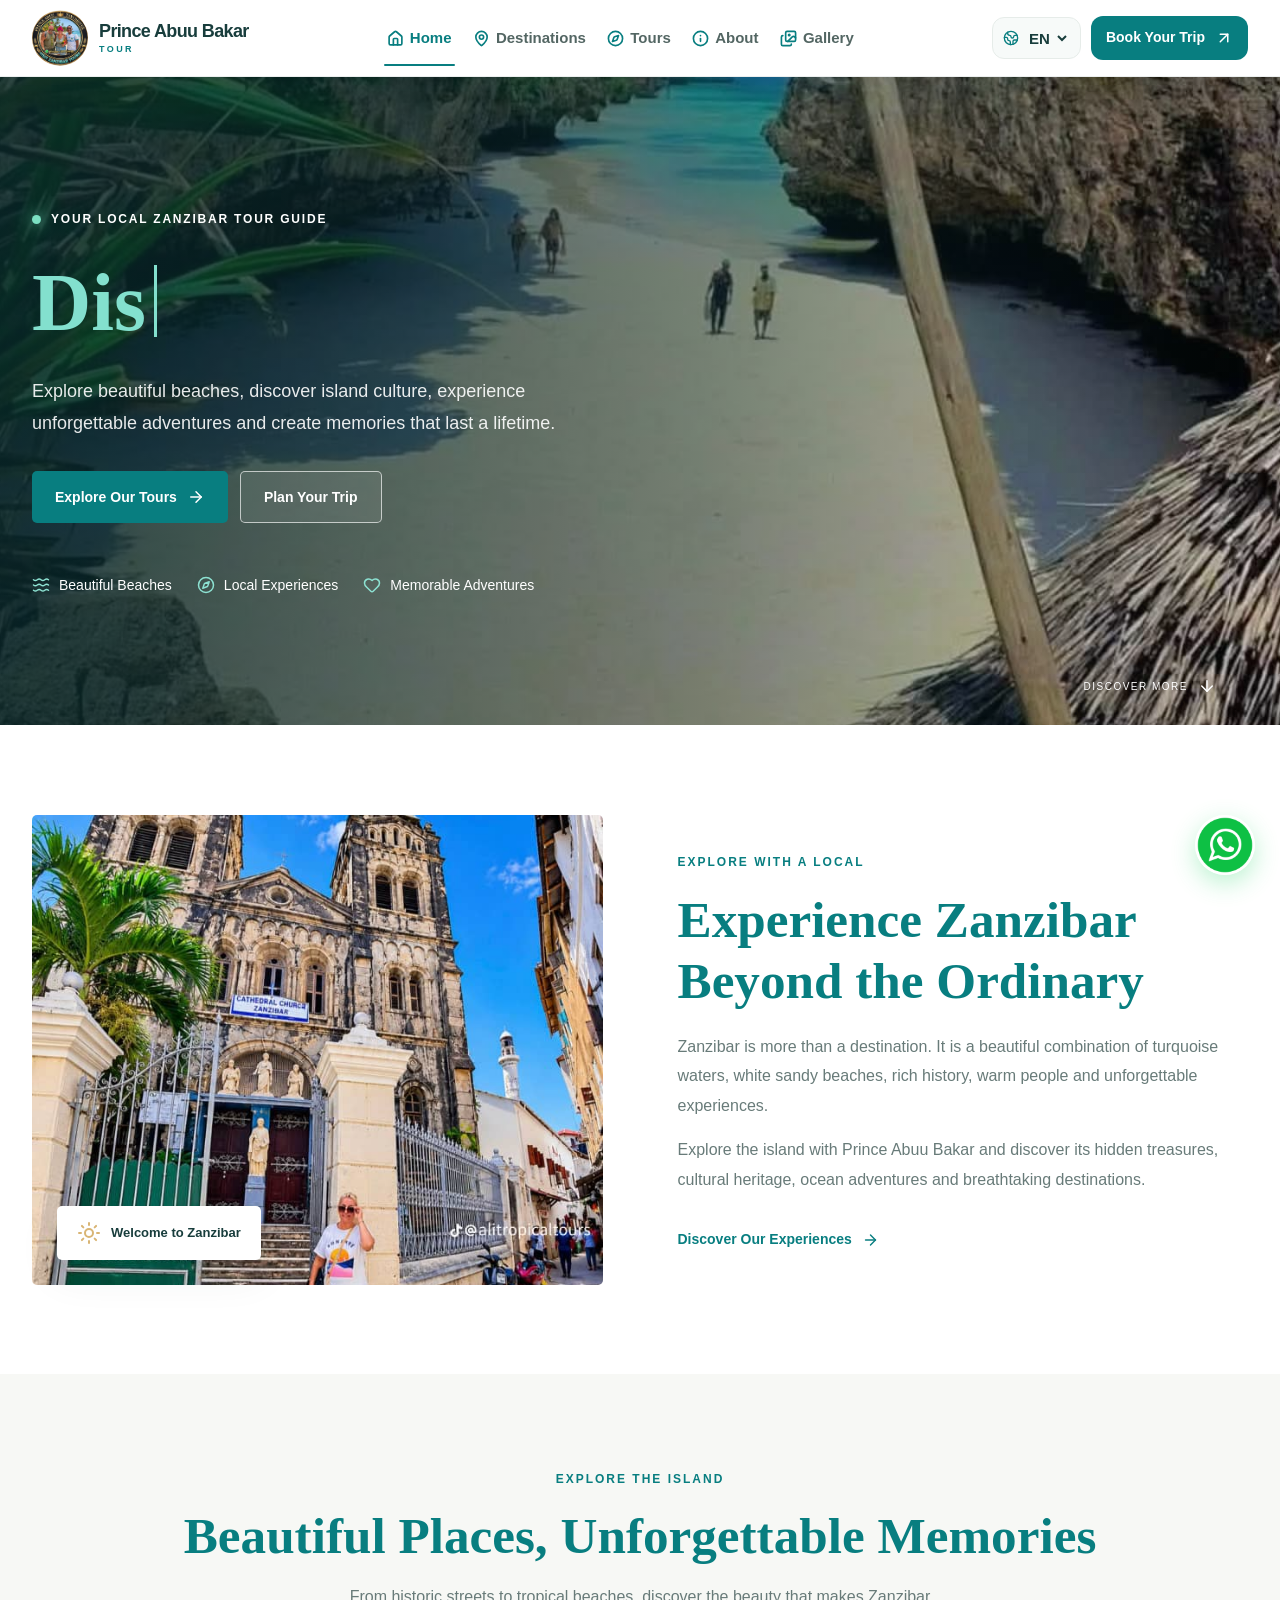
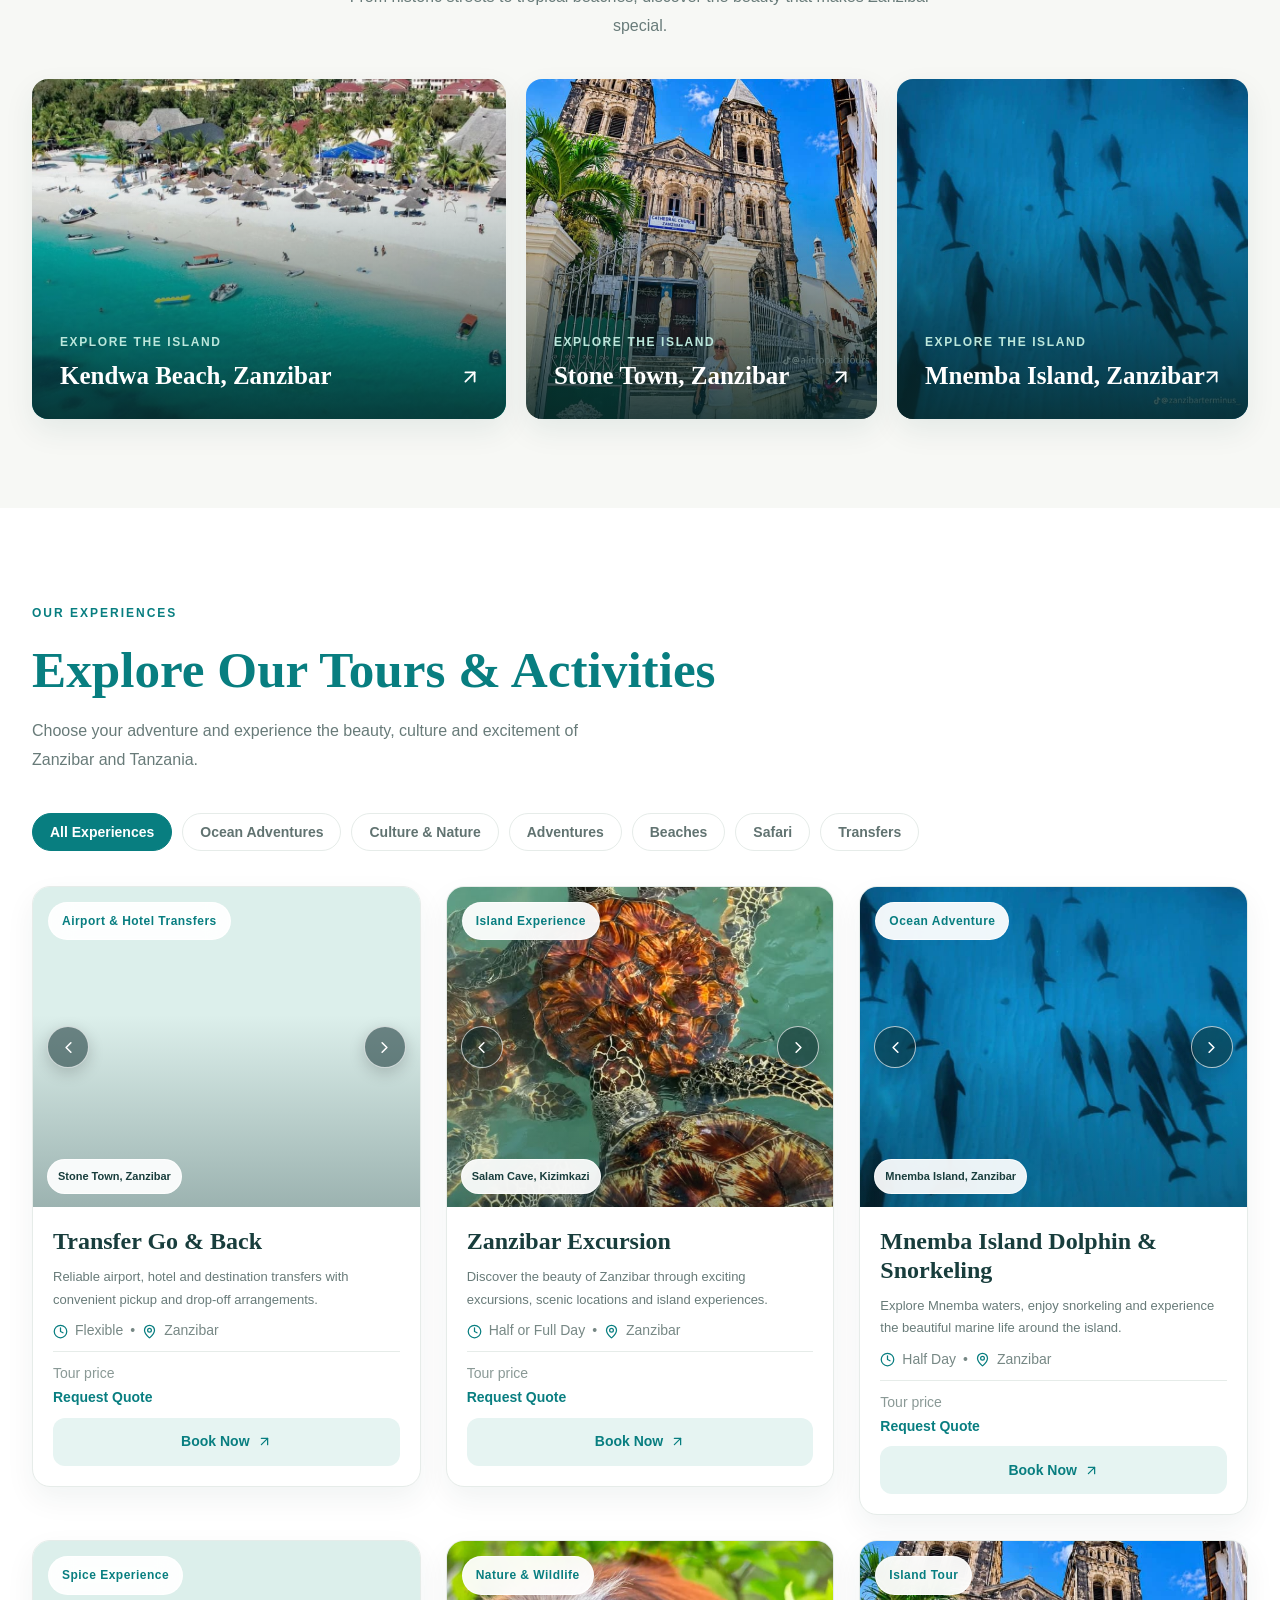
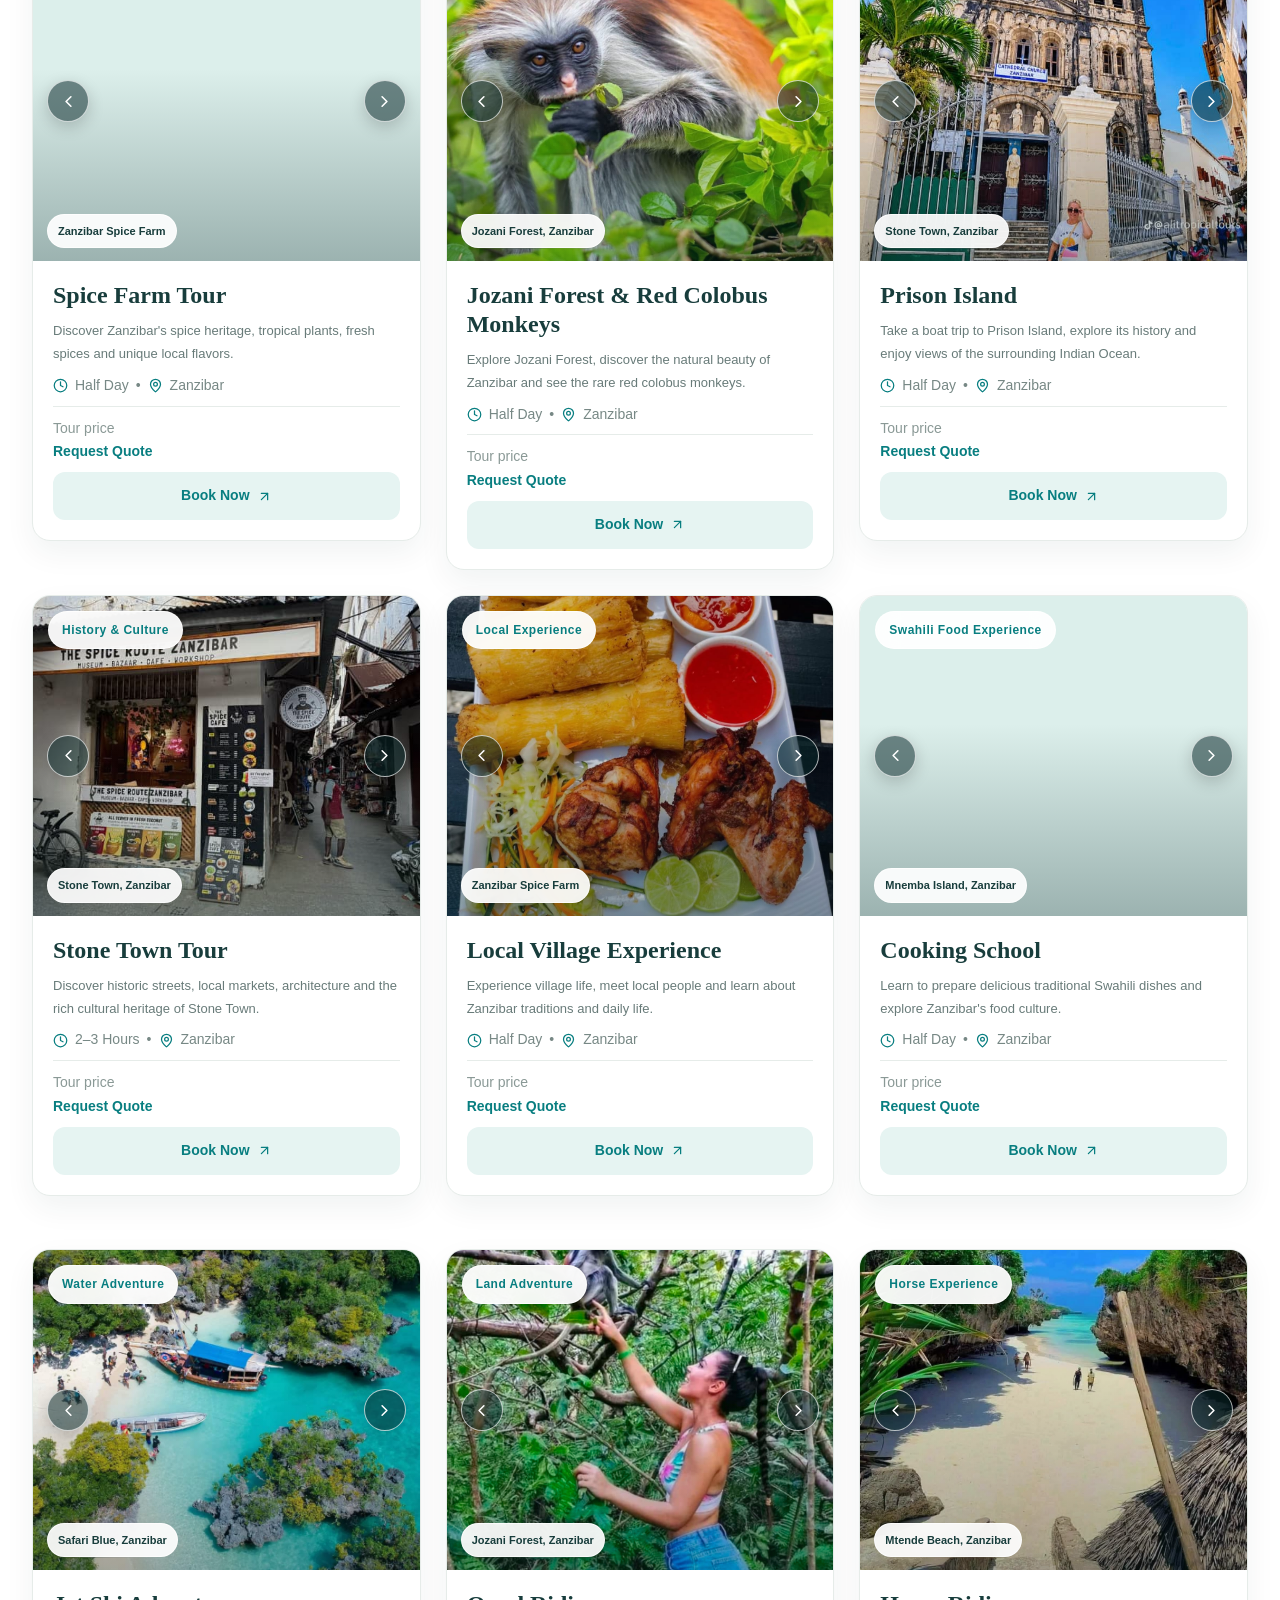
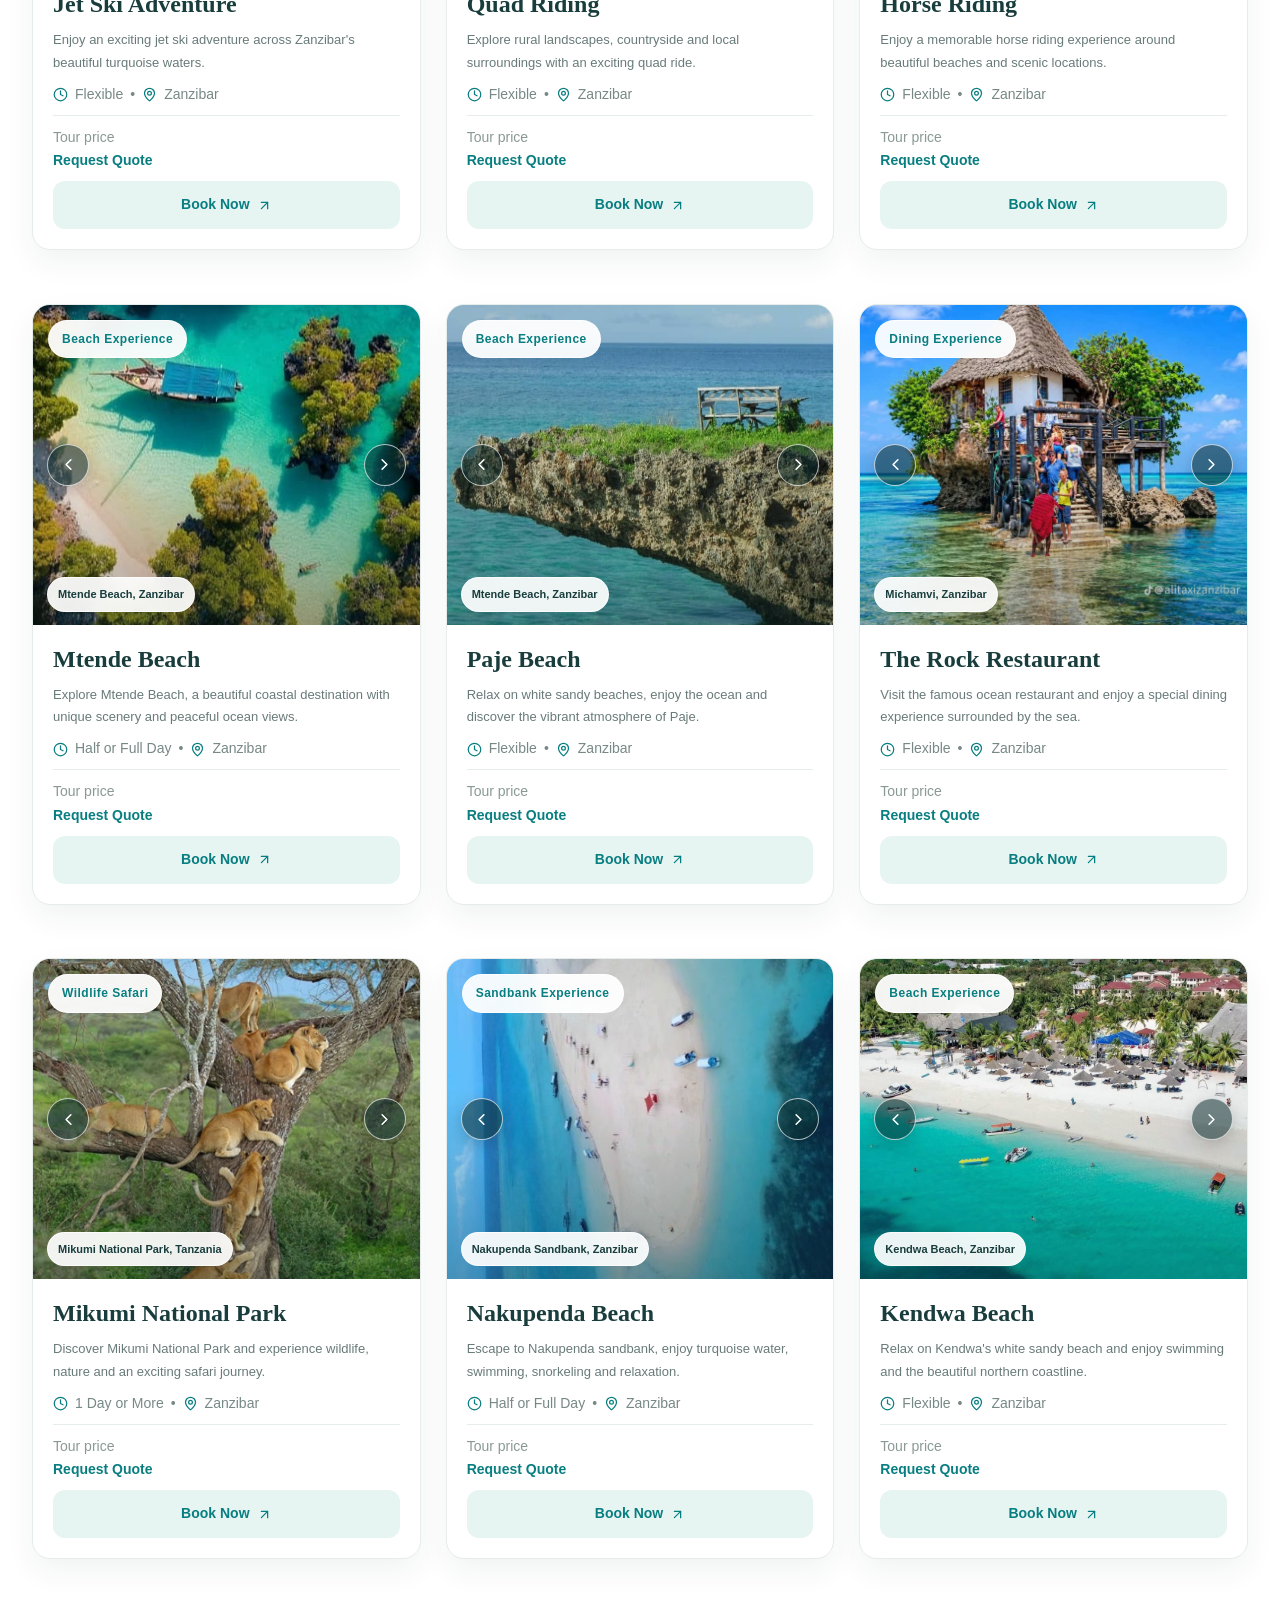
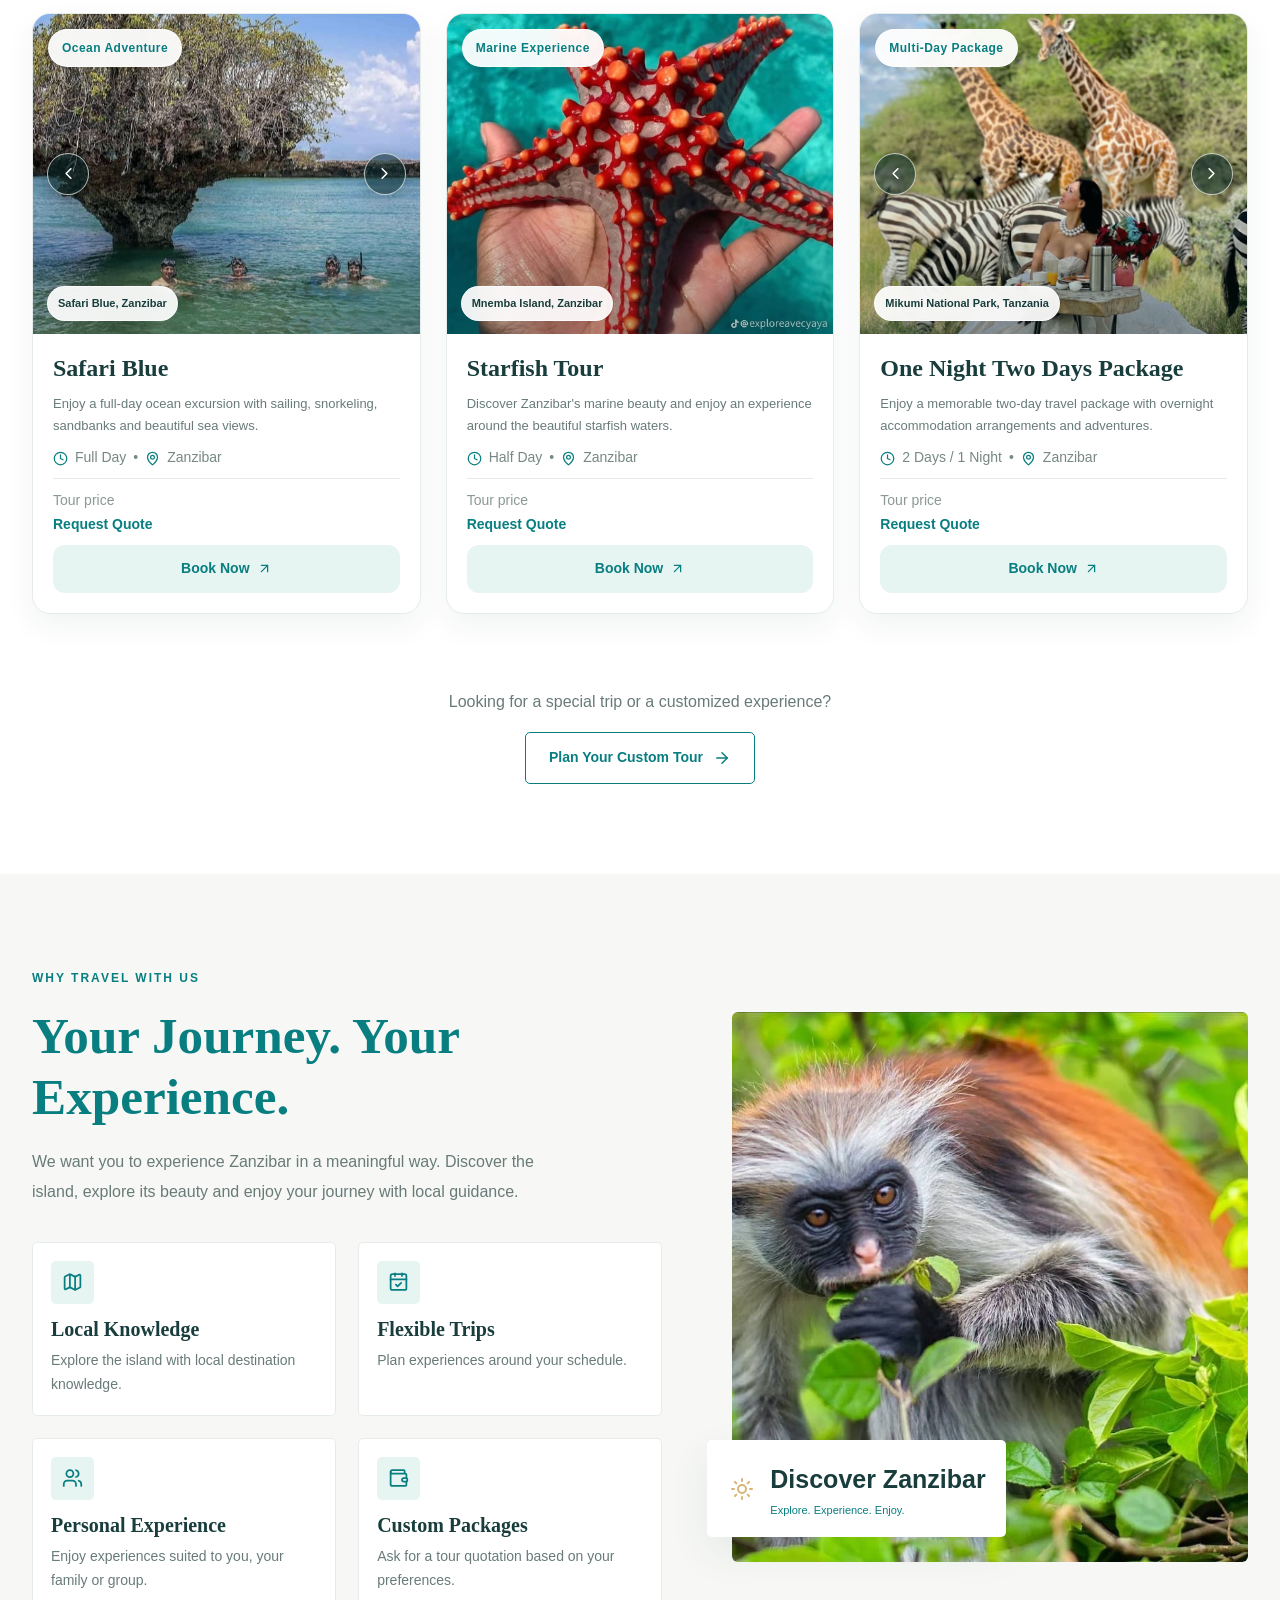
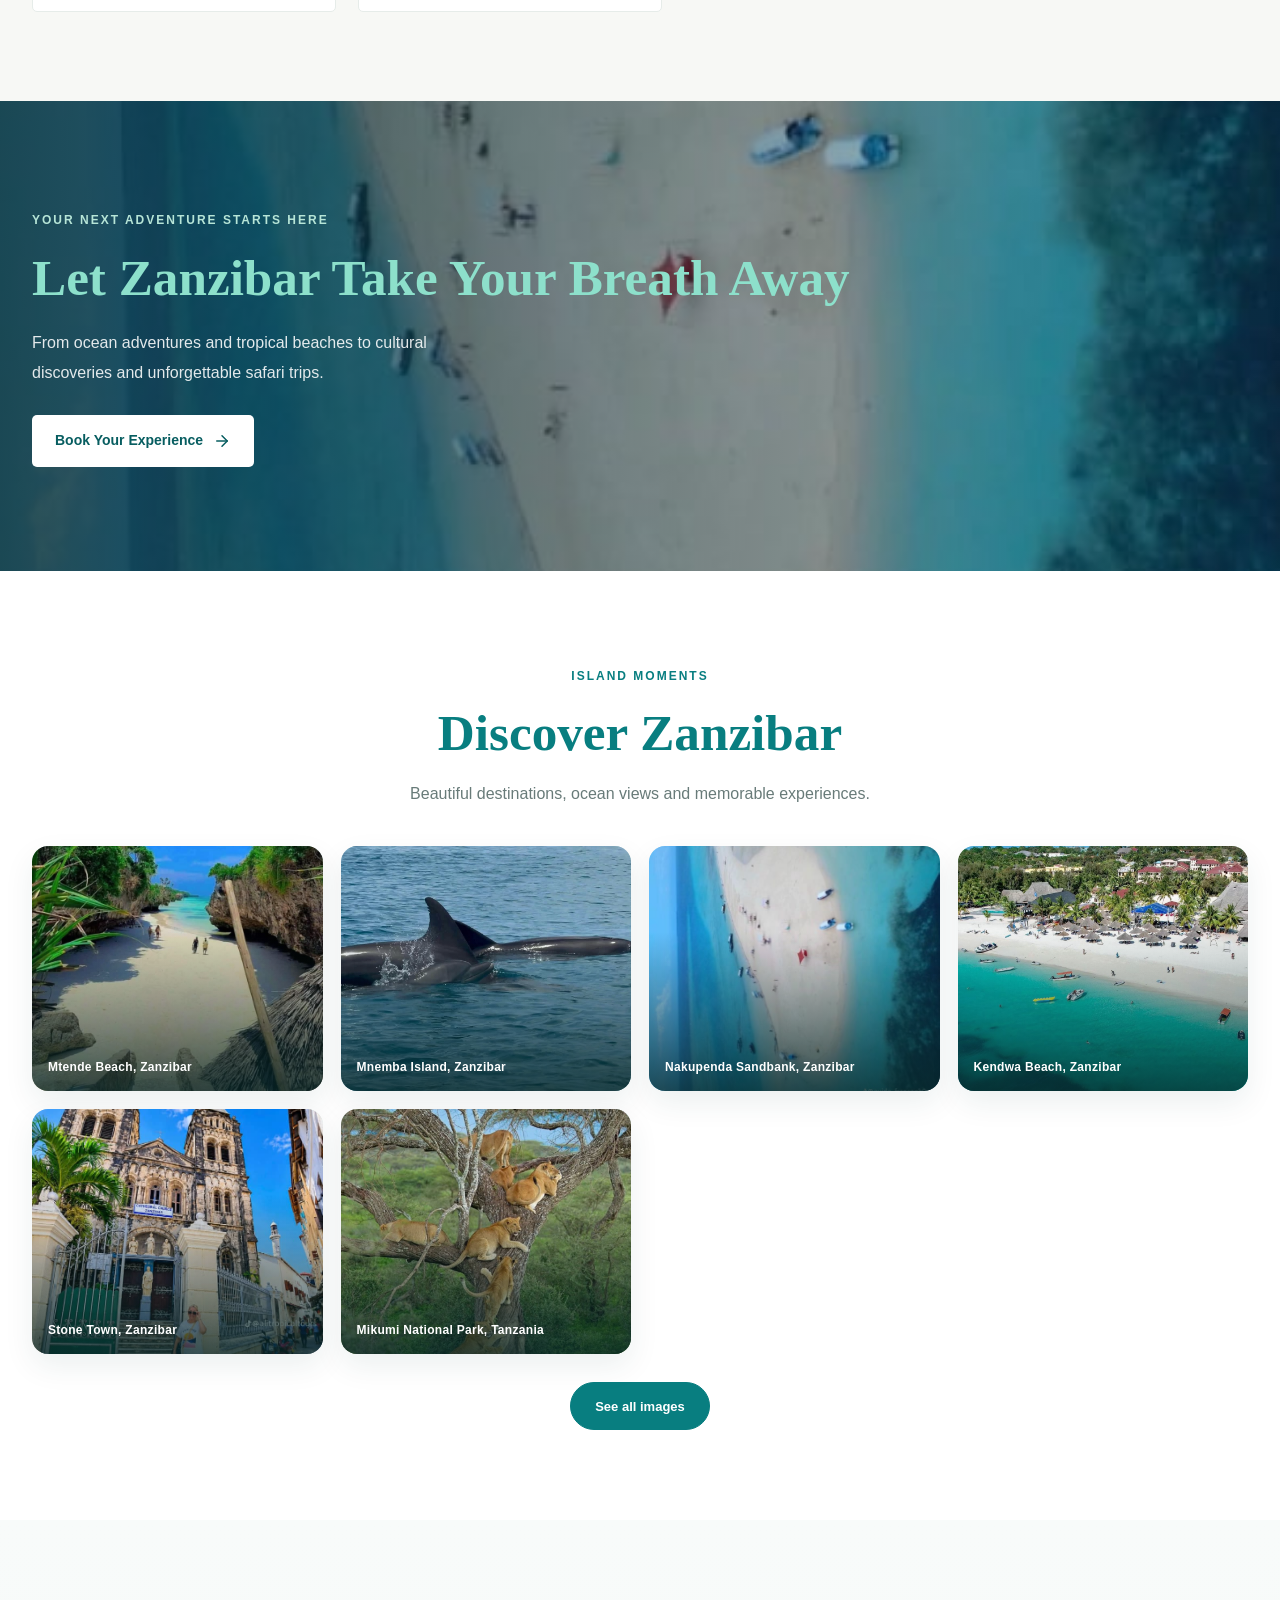
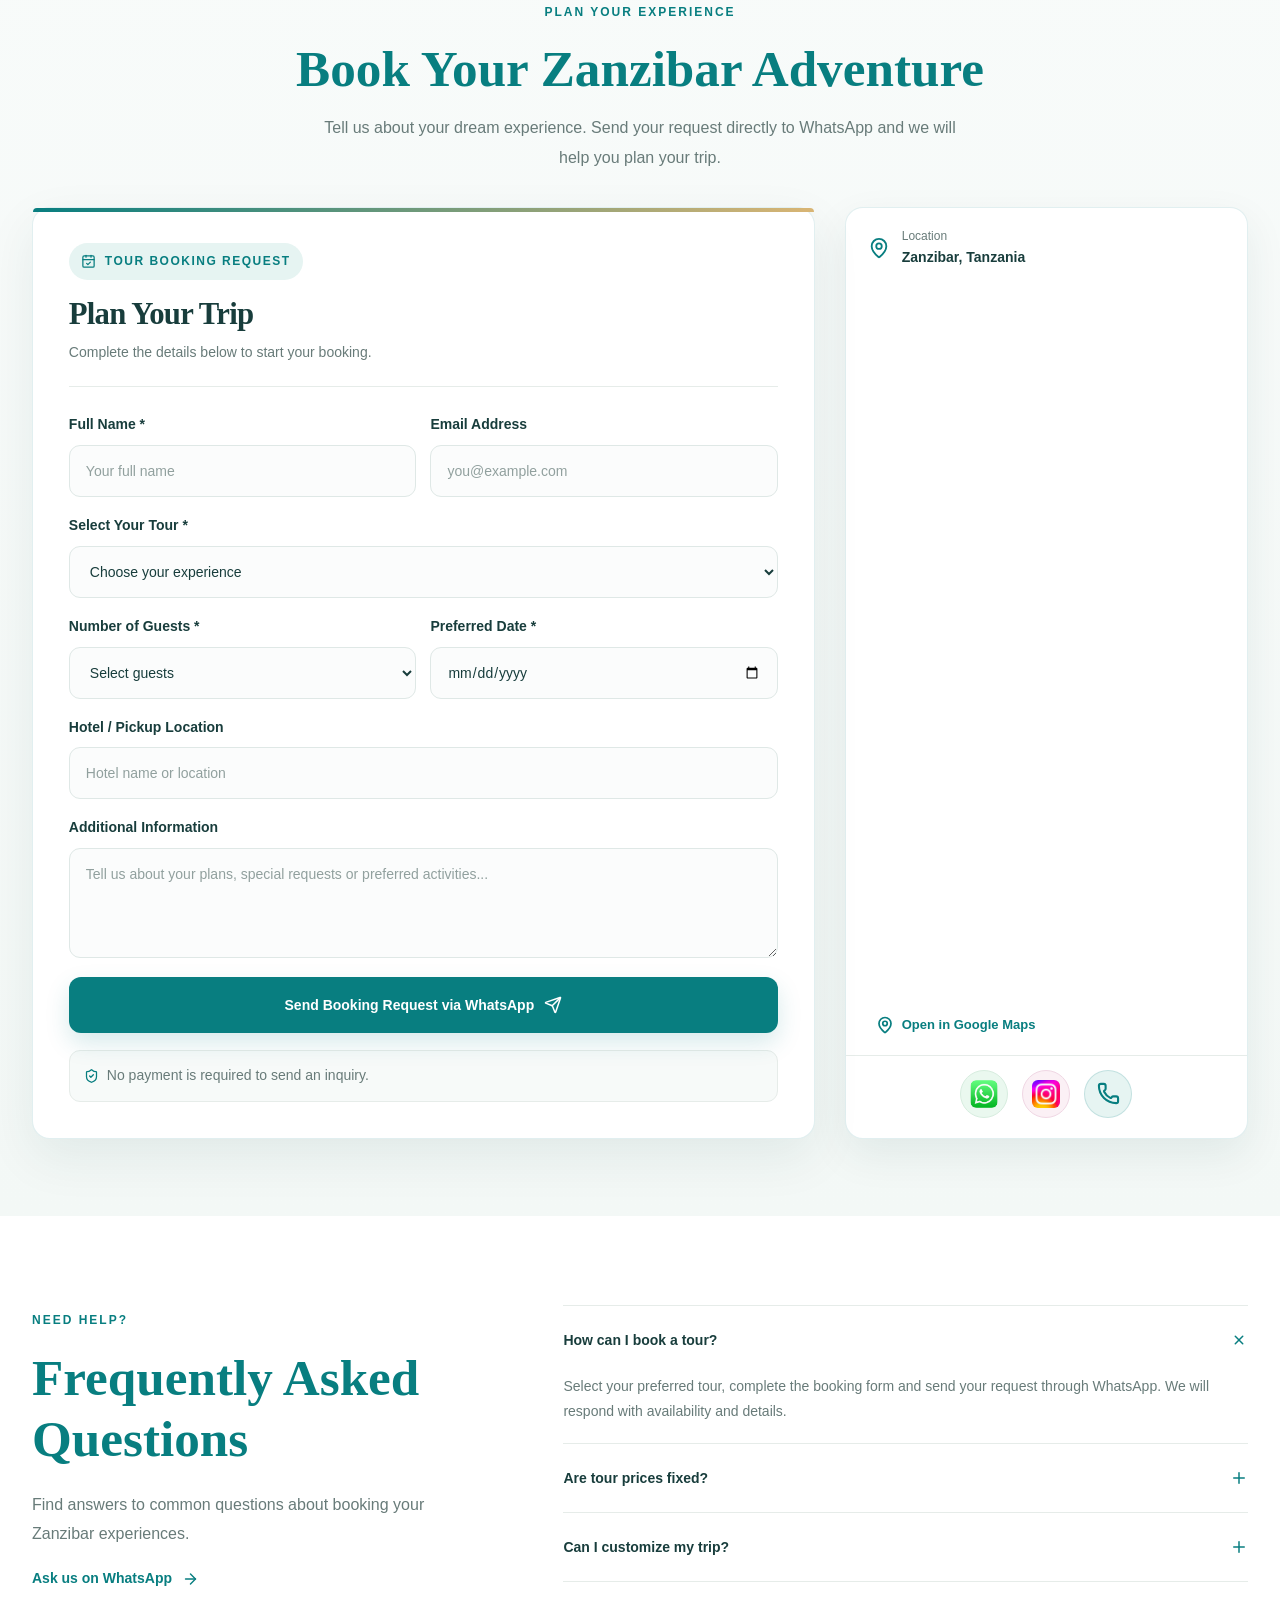
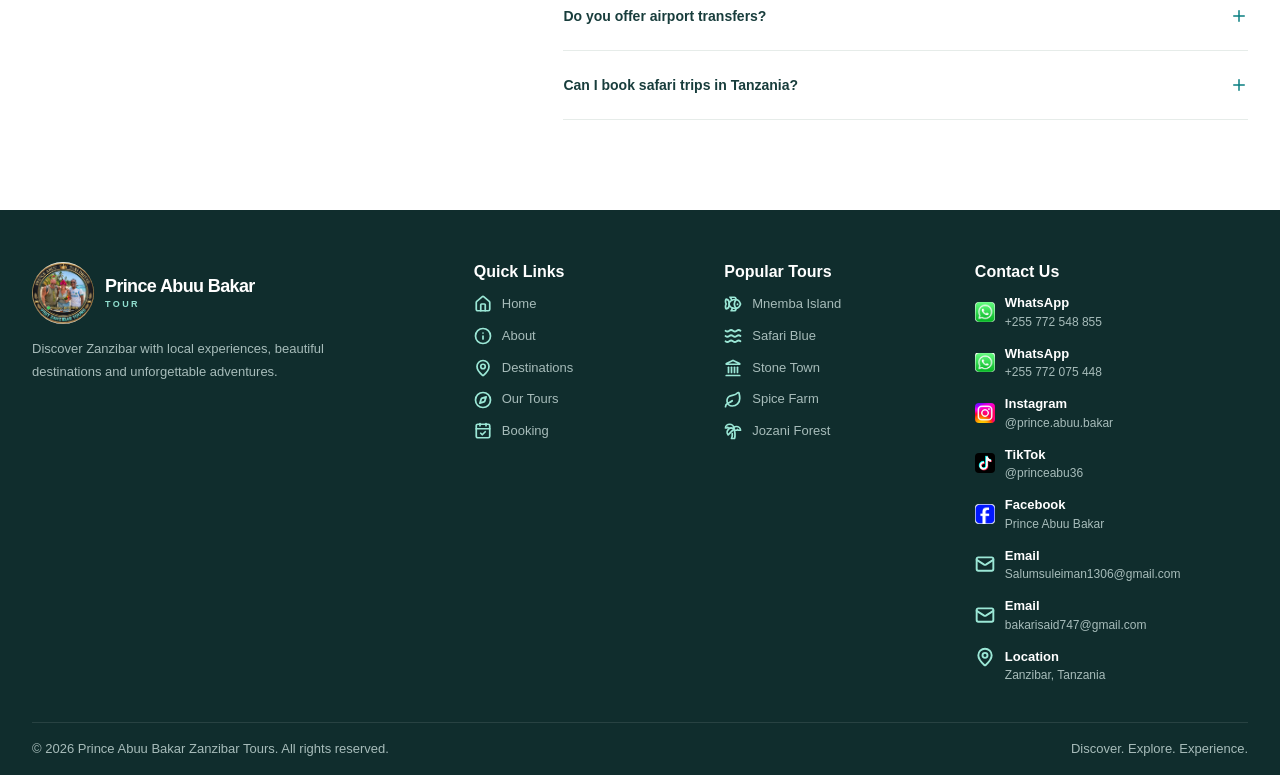
==== commit e7a2148a: "Add social links and dual WhatsApp booking Co-authored-by: Copilot <223556219+Copilot@users.noreply." ====
--- a/index.html
+++ b/index.html
@@ -1022,6 +1022,14 @@
                         </span>
                     </a>
 
+                    <a href="https://wa.me/255772075448" target="_blank" rel="noopener noreferrer" class="footer-contact-item" aria-label="WhatsApp: +255 772 075 448">
+                        <img src="assets/images/what.jpg" alt="" aria-hidden="true">
+                        <span>
+                            <strong data-i18n="whatsapp">WhatsApp</strong>
+                            <small>+255 772 075 448</small>
+                        </span>
+                    </a>
+
                     <a href="https://www.instagram.com/prince.abuu.bakar/" target="_blank" rel="noopener noreferrer" class="footer-contact-item">
                         <img src="assets/images/insta.jpg" alt="" aria-hidden="true">
                         <span>
@@ -1030,6 +1038,38 @@
                         </span>
                     </a>
 
+                    <a href="https://www.tiktok.com/@princeabu36?_r=1&amp;_t=ZS-9Be3h5L3zU2" target="_blank" rel="noopener noreferrer" class="footer-contact-item">
+                        <img src="assets/images/Ticktok.jpg" alt="" aria-hidden="true">
+                        <span>
+                            <strong>TikTok</strong>
+                            <small>@princeabu36</small>
+                        </span>
+                    </a>
+
+                    <a href="https://www.facebook.com/share/1E7sCqmDXC/" target="_blank" rel="noopener noreferrer" class="footer-contact-item">
+                        <img src="assets/images/facebook.jpg" alt="" aria-hidden="true">
+                        <span>
+                            <strong>Facebook</strong>
+                            <small>Prince Abuu Bakar</small>
+                        </span>
+                    </a>
+
+                    <a href="mailto:Salumsuleiman1306@gmail.com" class="footer-contact-item">
+                        <i data-lucide="mail" aria-hidden="true"></i>
+                        <span>
+                            <strong>Email</strong>
+                            <small>Salumsuleiman1306@gmail.com</small>
+                        </span>
+                    </a>
+
+                    <a href="mailto:bakarisaid747@gmail.com" class="footer-contact-item">
+                        <i data-lucide="mail" aria-hidden="true"></i>
+                        <span>
+                            <strong>Email</strong>
+                            <small>bakarisaid747@gmail.com</small>
+                        </span>
+                    </a>
+
                     <div class="footer-contact-item footer-contact-location">
                         <i data-lucide="map-pin" aria-hidden="true"></i>
                         <span>
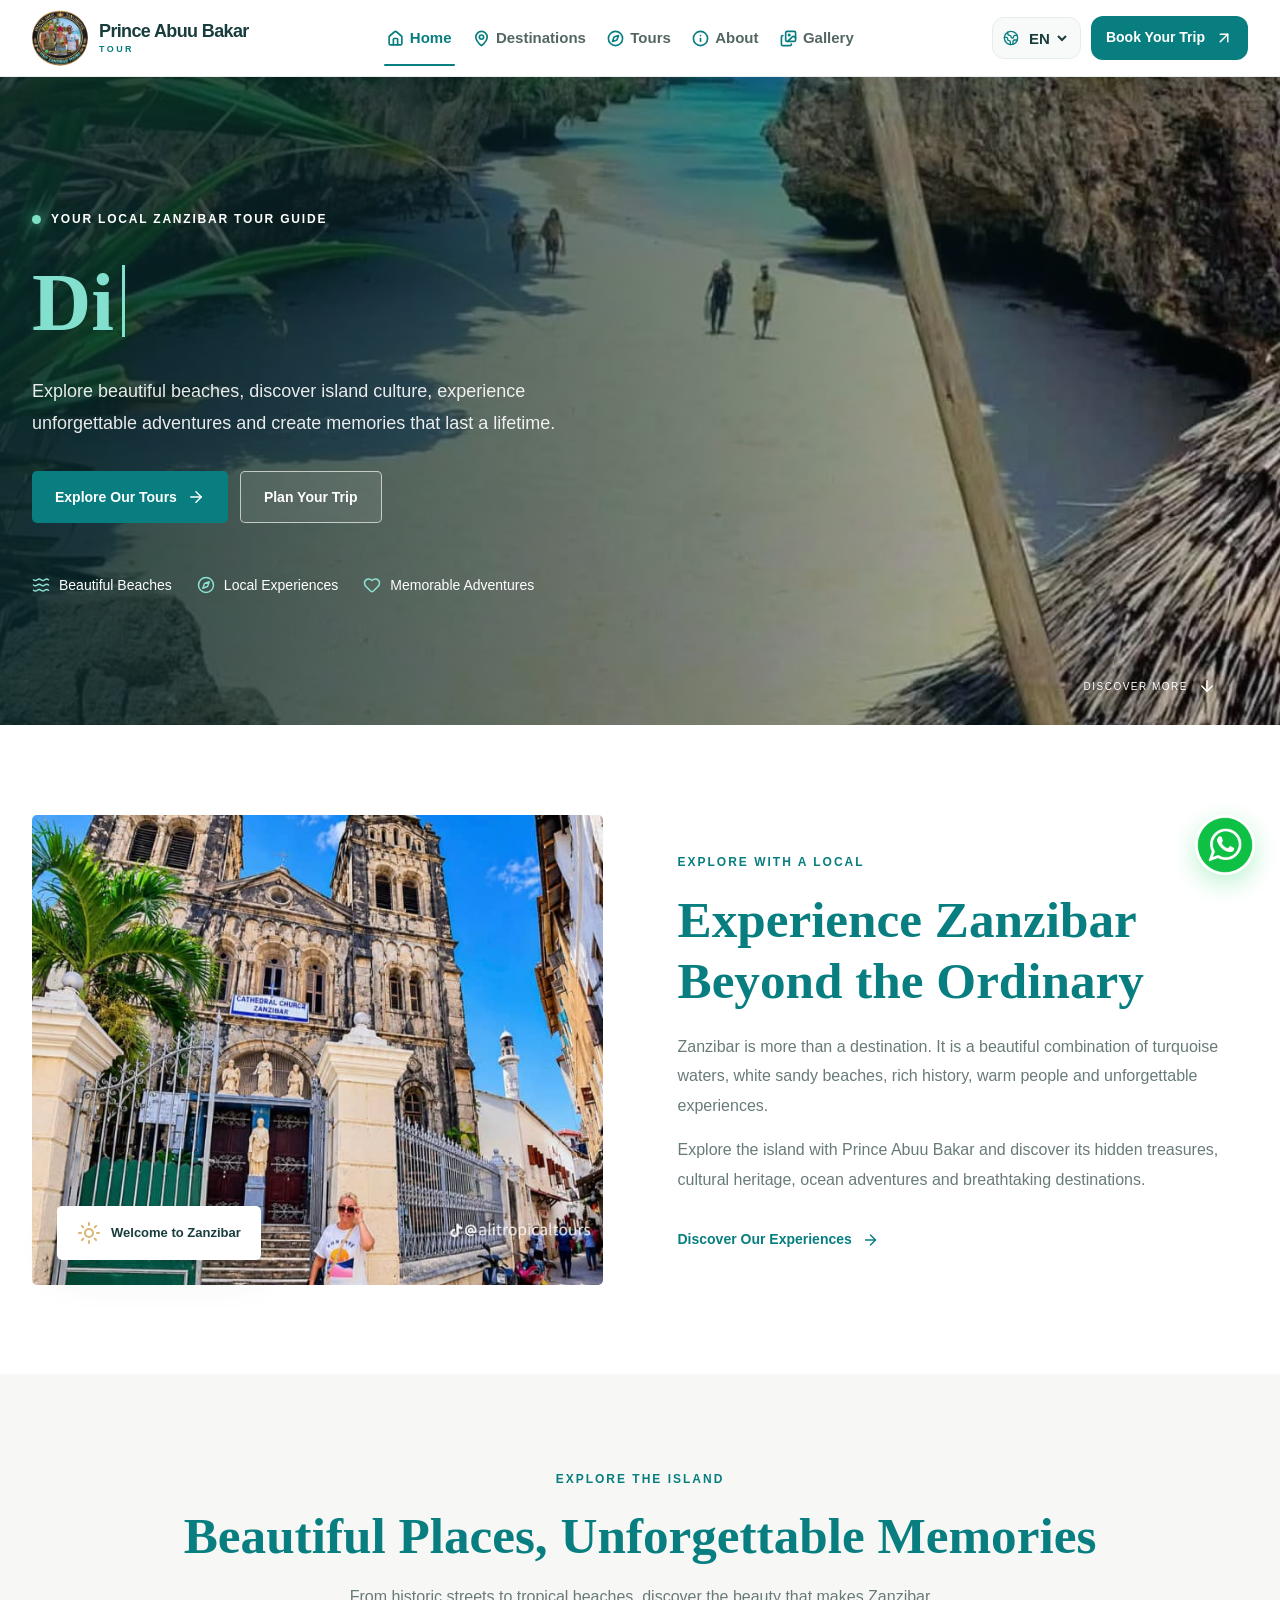
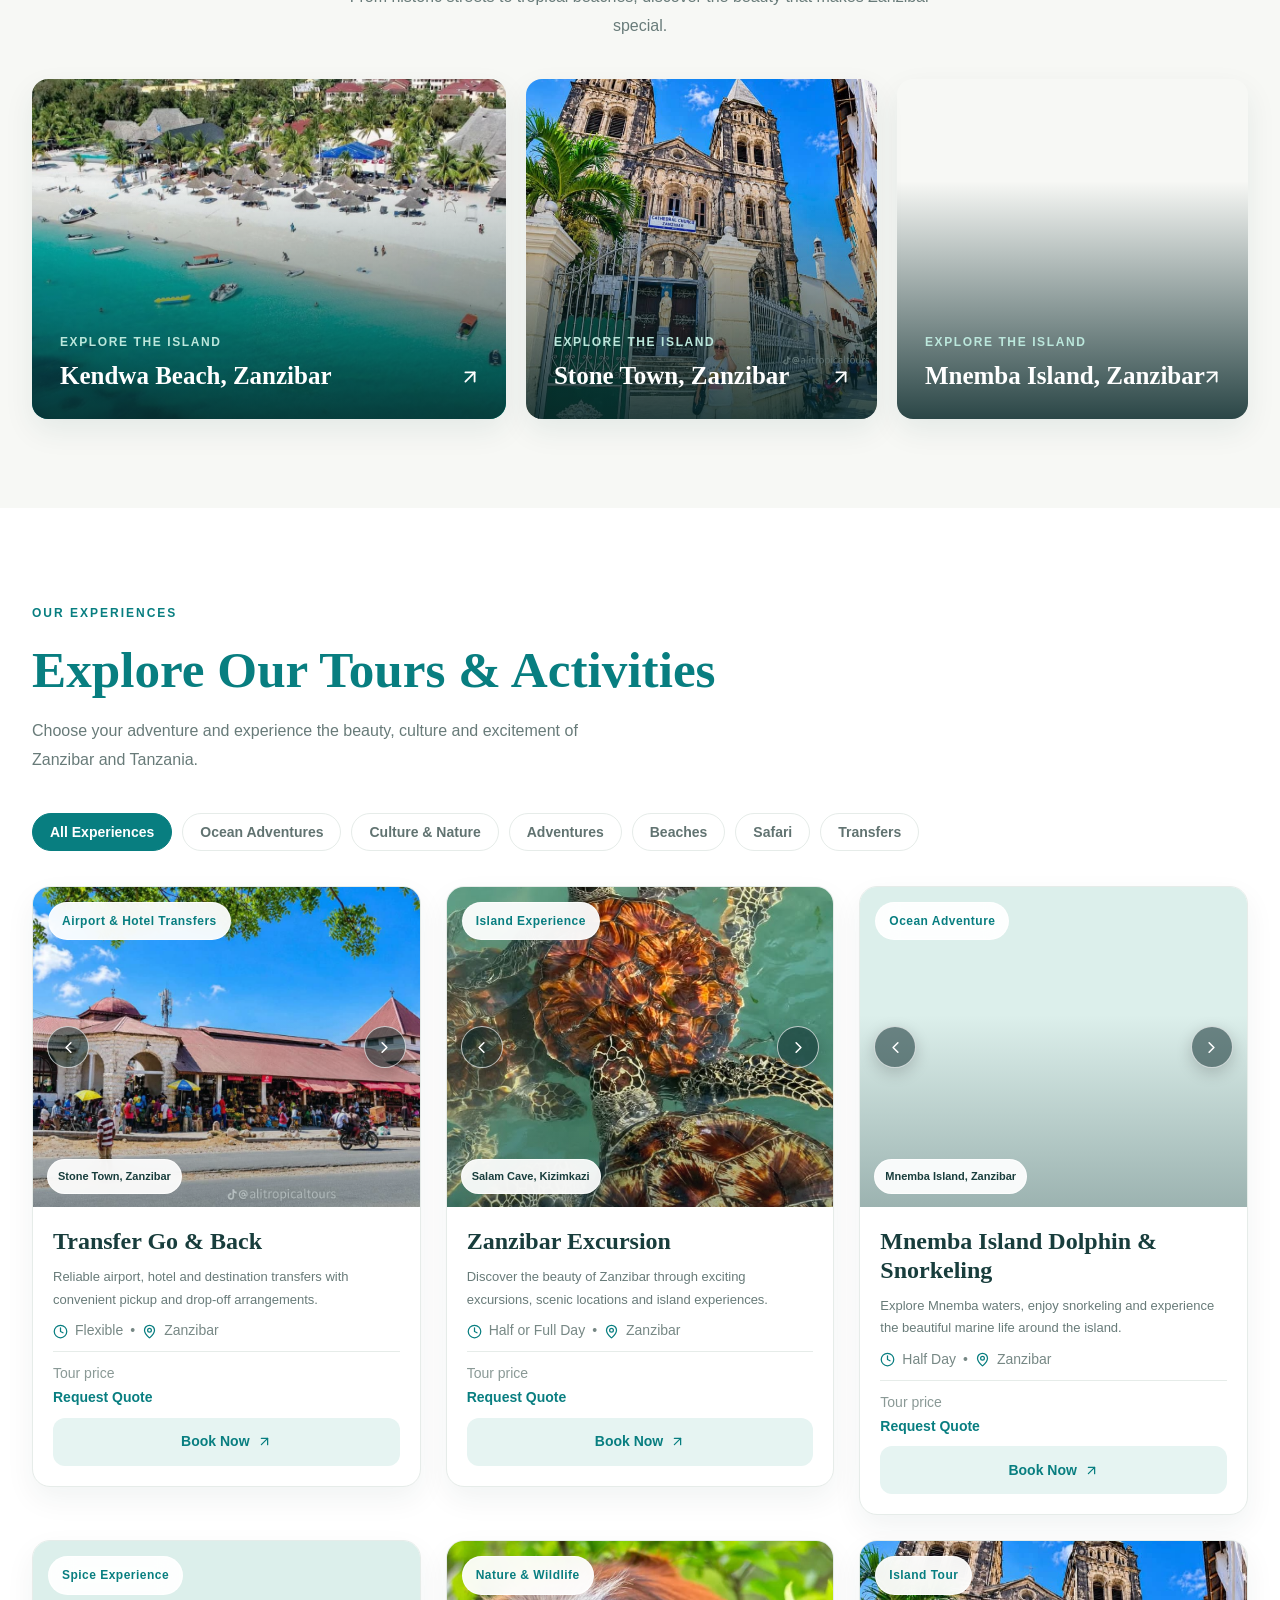
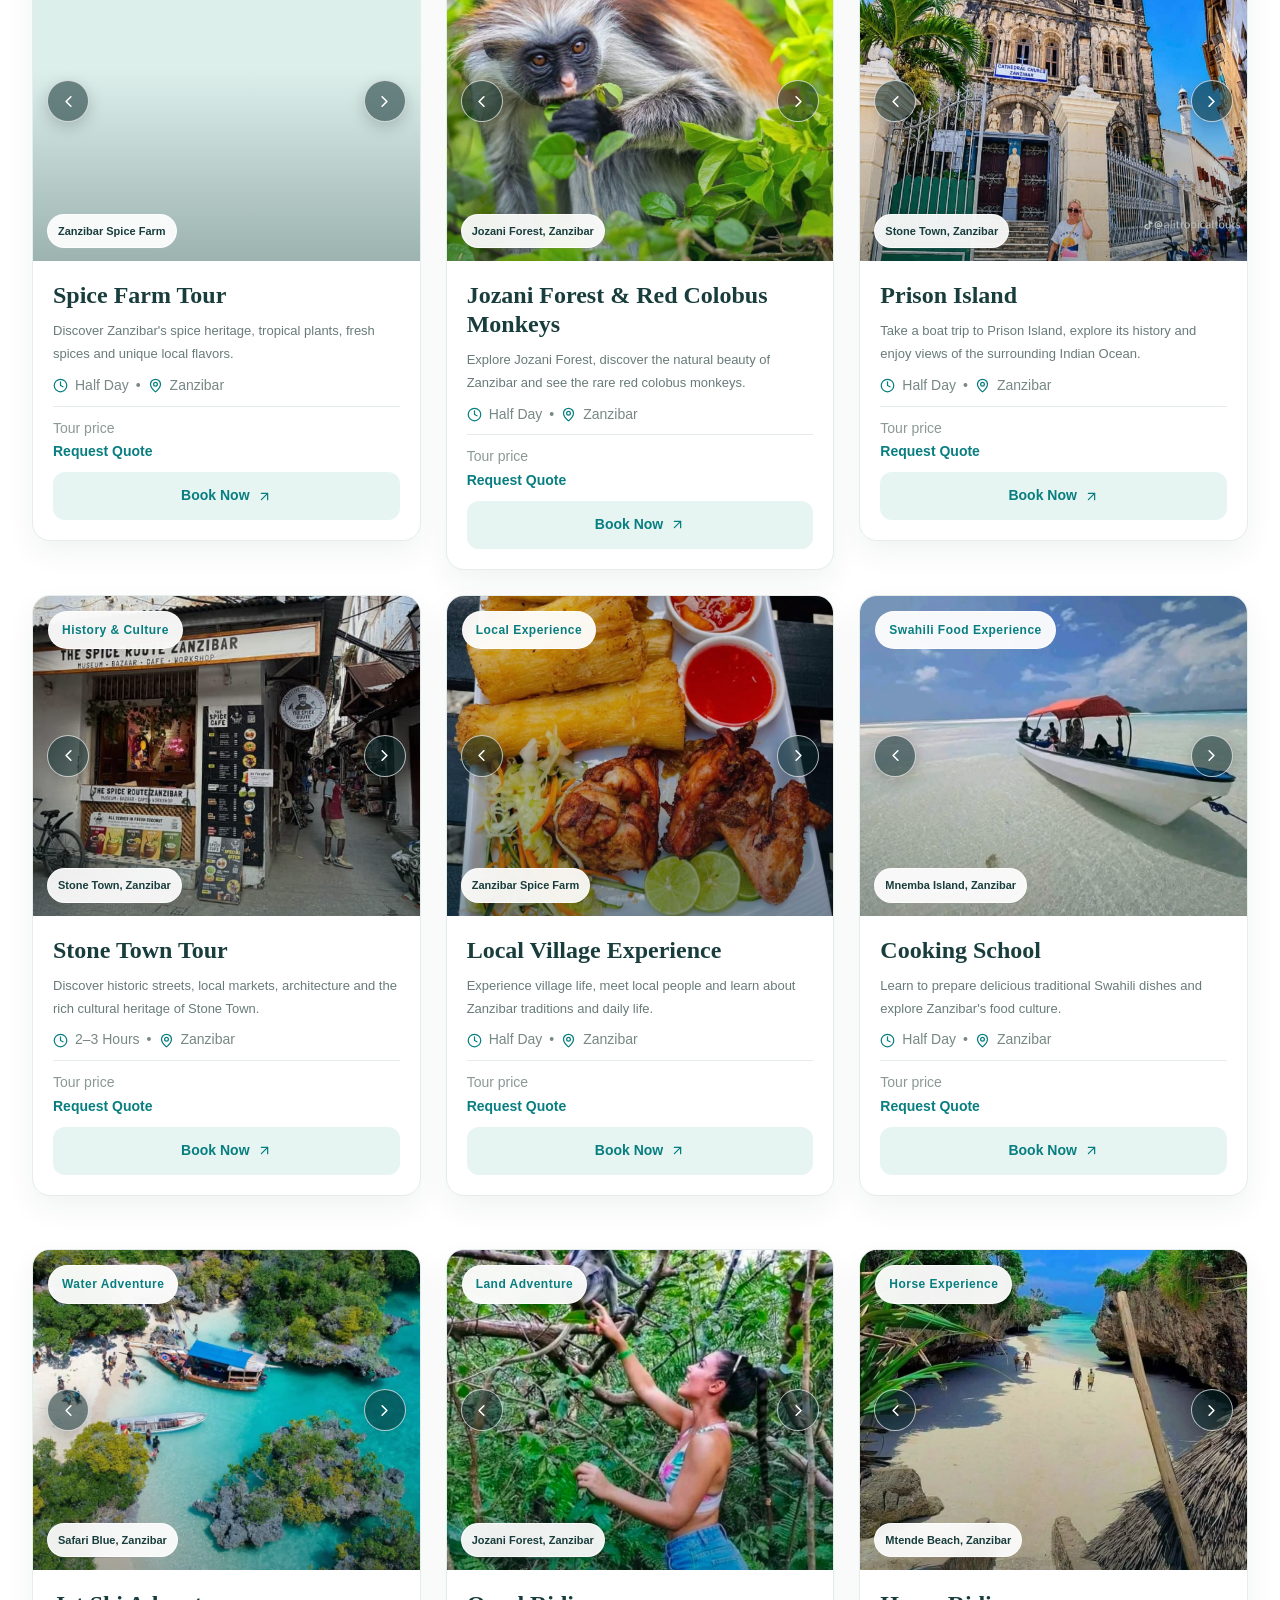
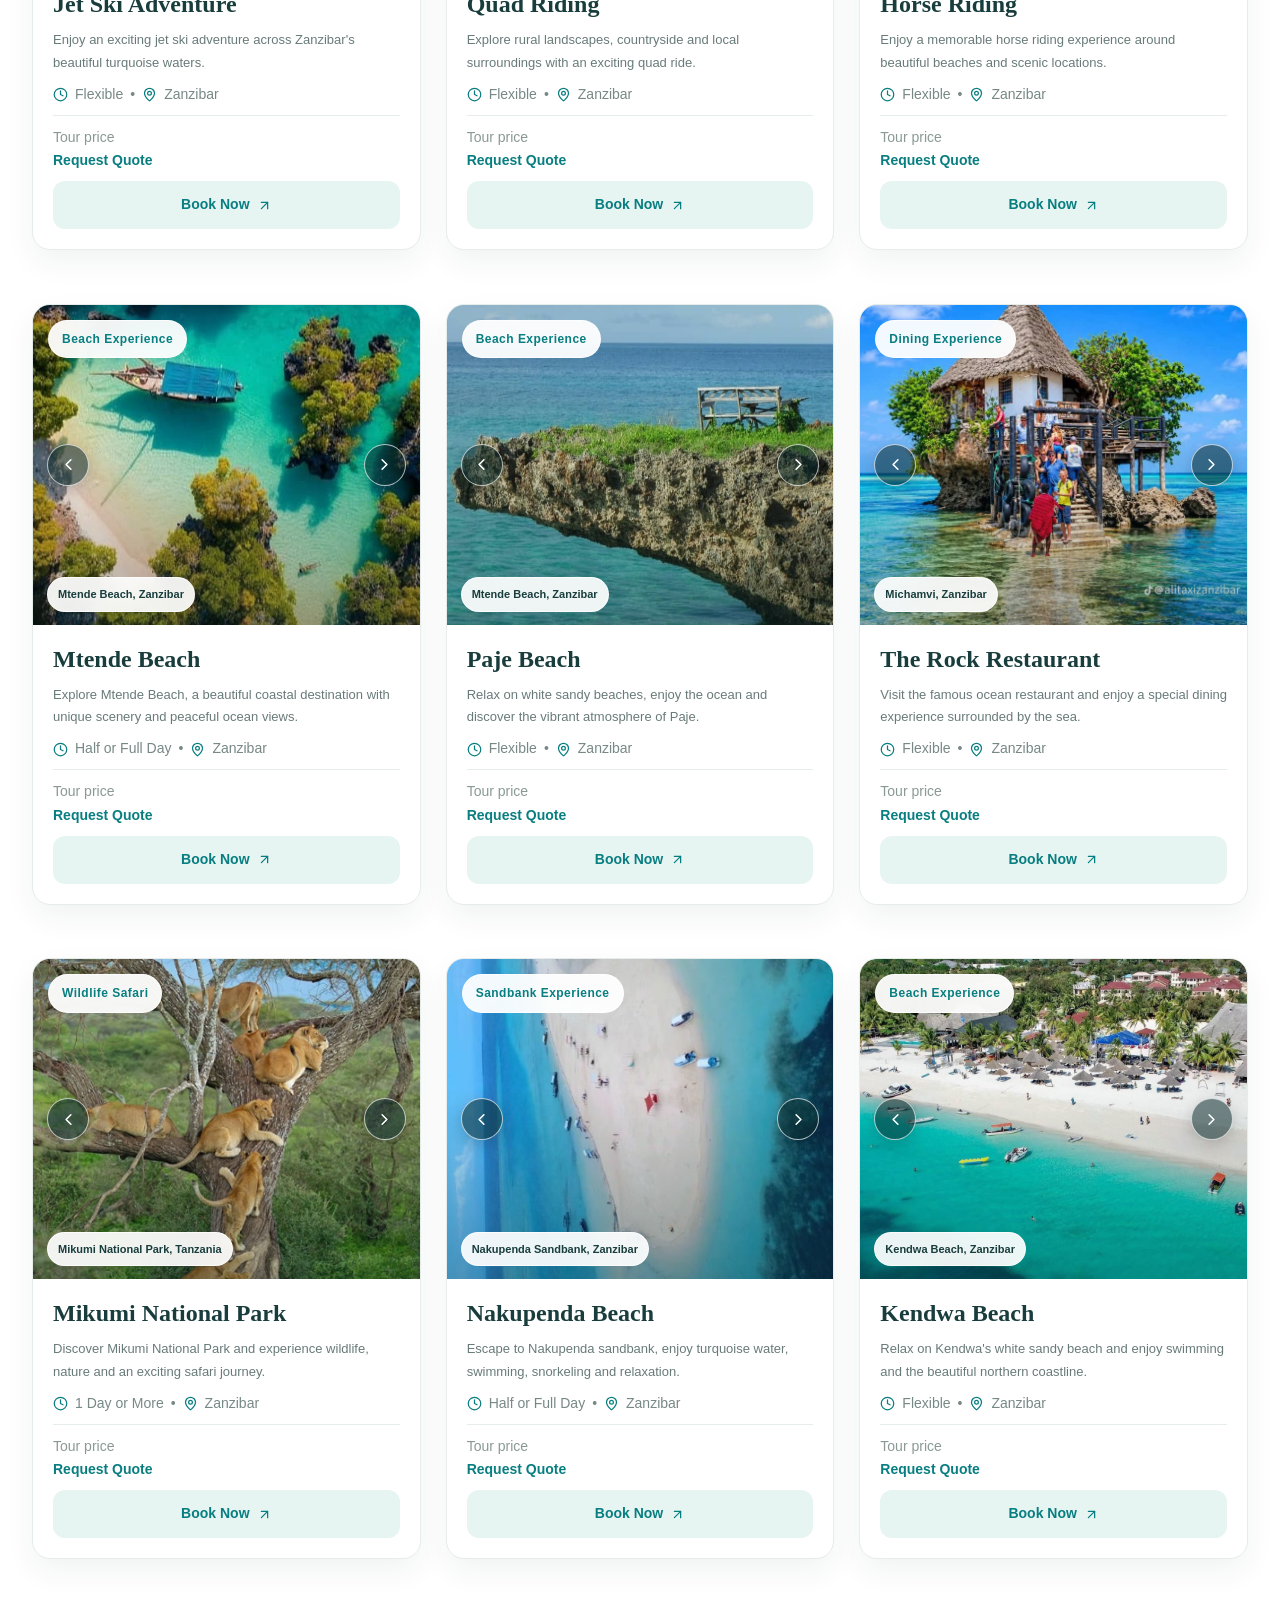
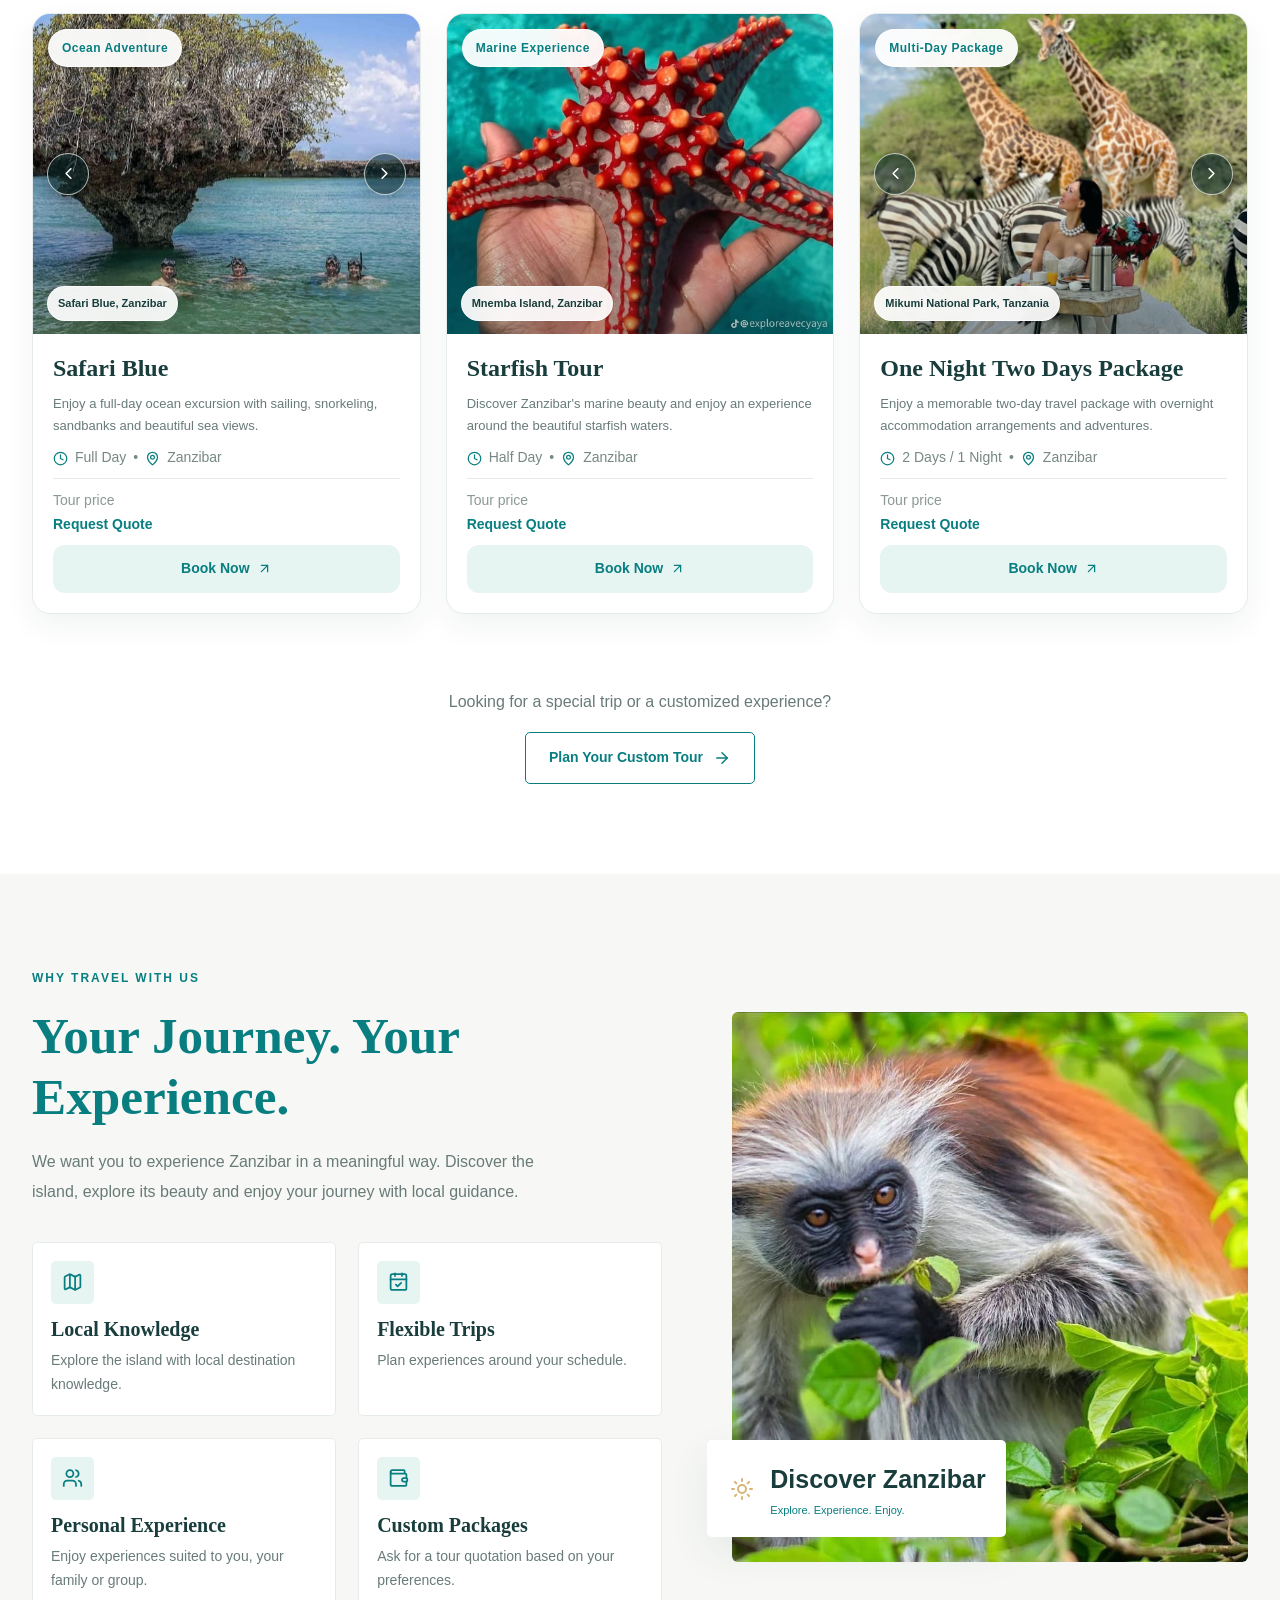
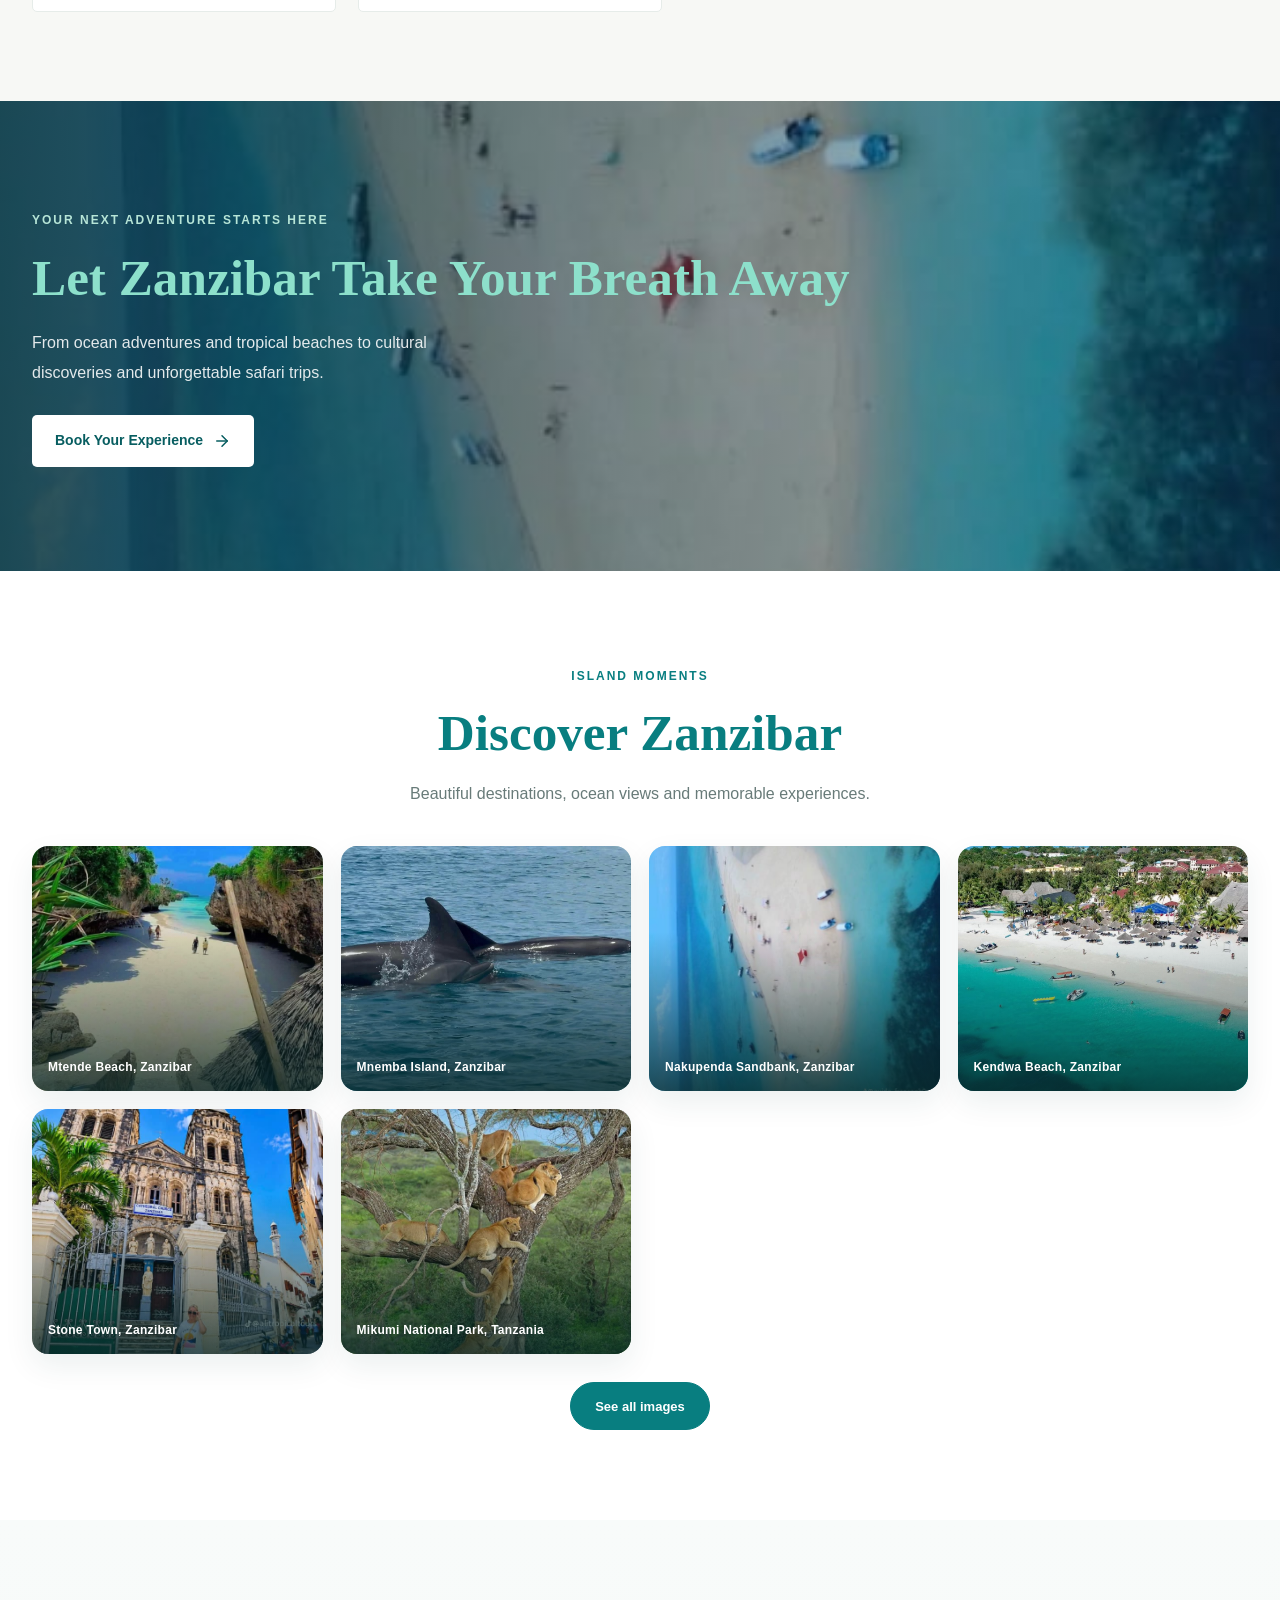
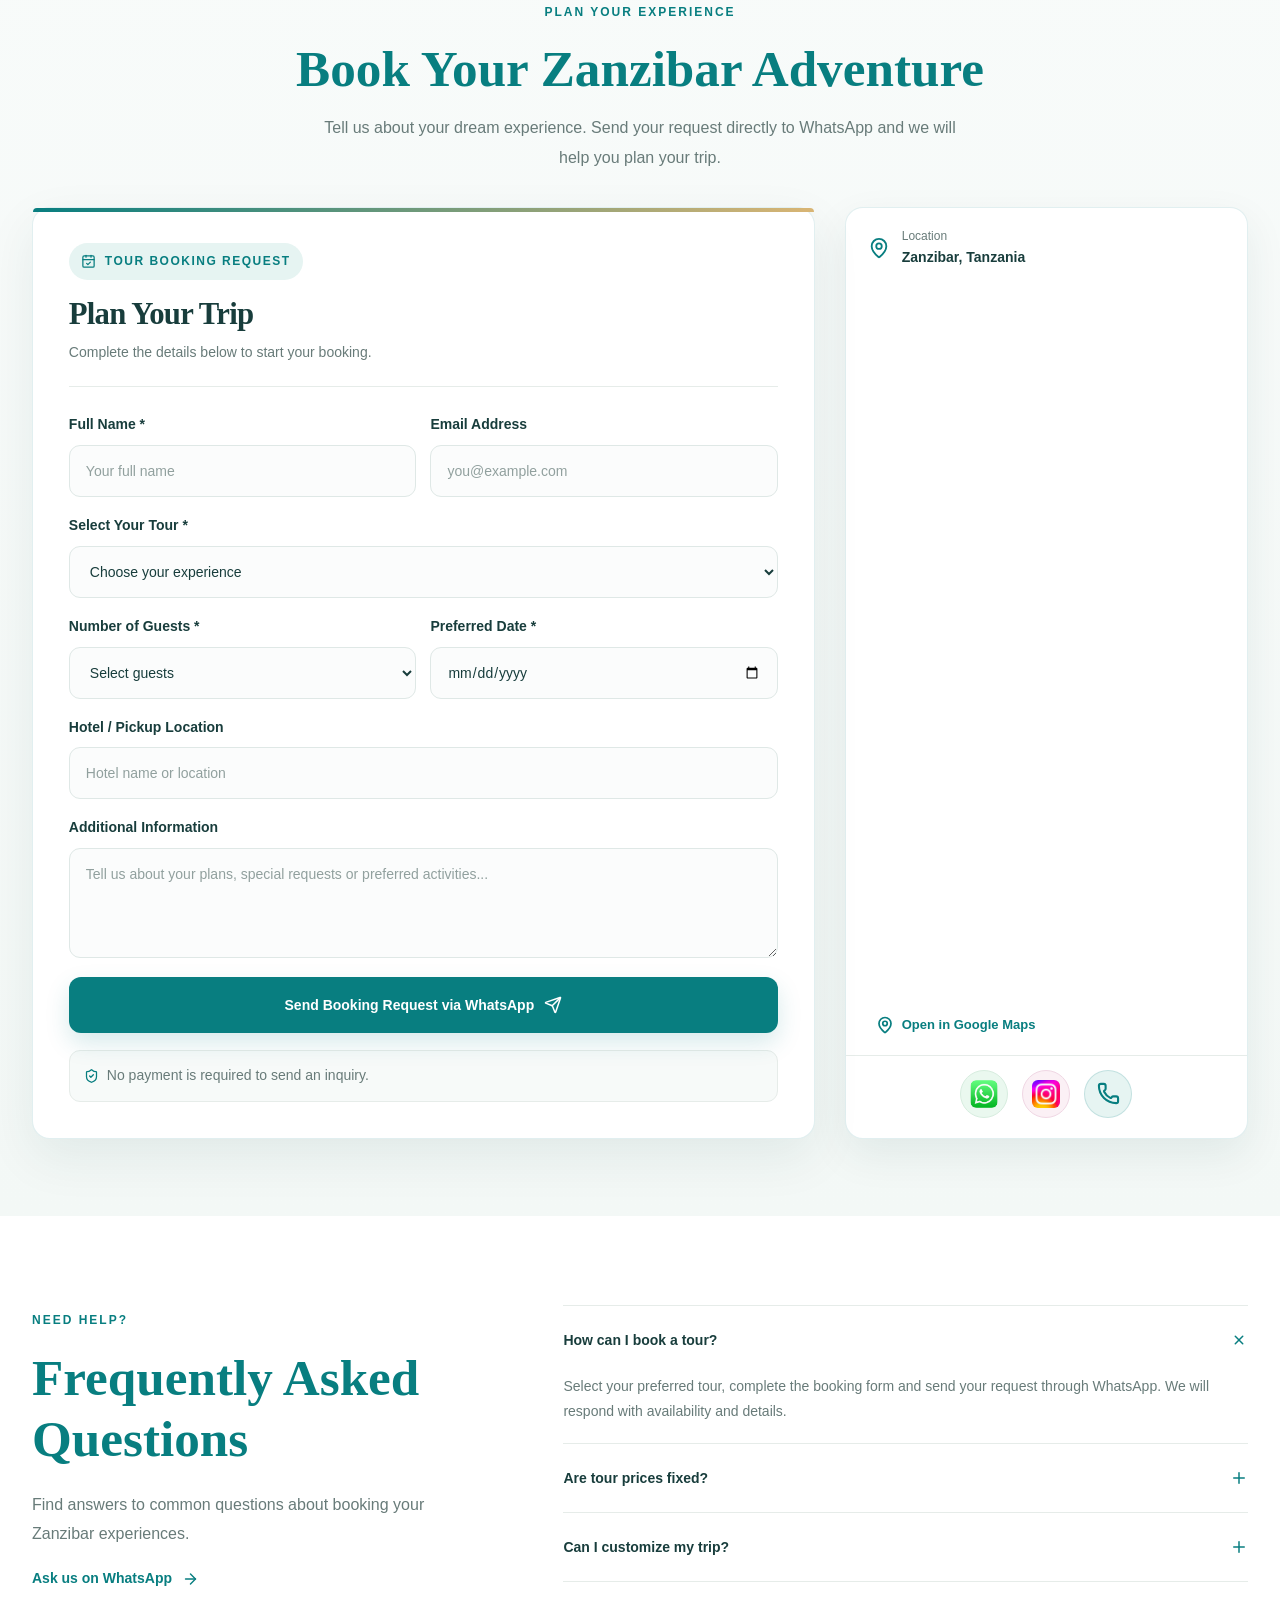
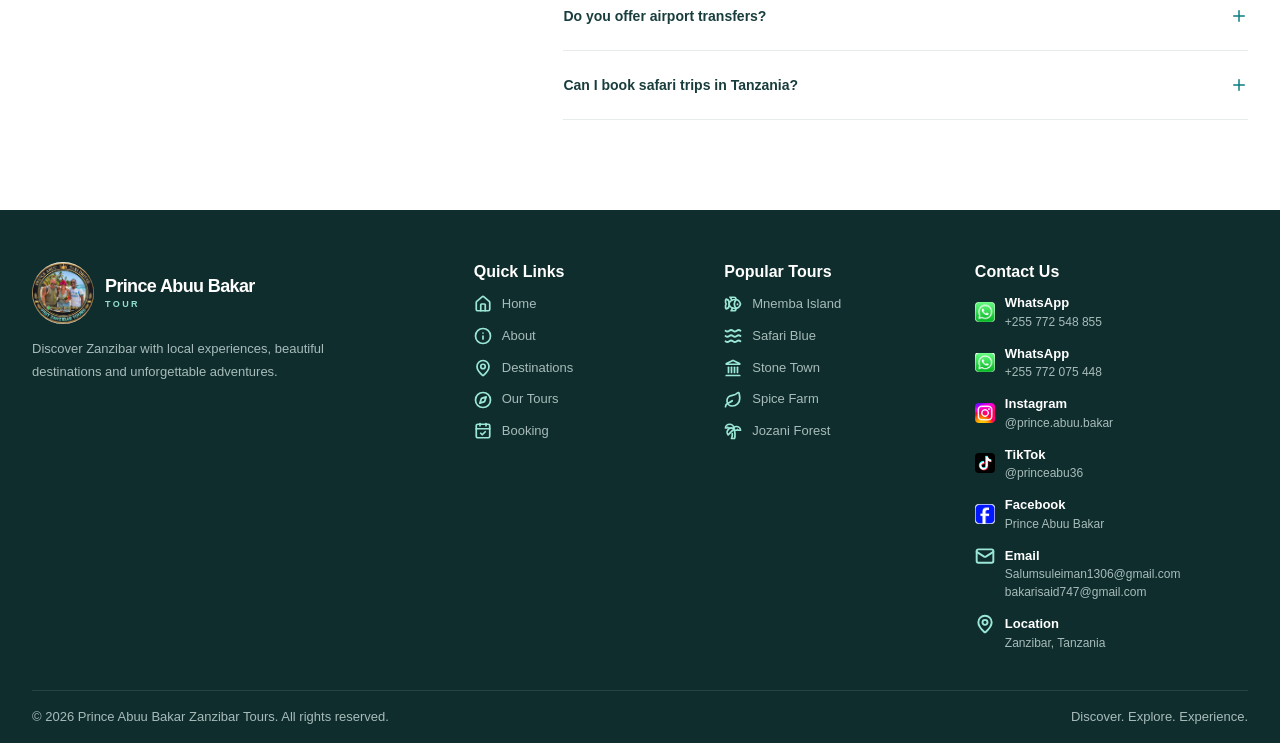
==== commit 716a8175: "Group footer email addresses under one label Co-authored-by: Copilot <223556219+Copilot@users.norepl" ====
--- a/index.html
+++ b/index.html
@@ -1054,21 +1054,14 @@
                         </span>
                     </a>
 
-                    <a href="mailto:Salumsuleiman1306@gmail.com" class="footer-contact-item">
+                    <div class="footer-contact-item">
                         <i data-lucide="mail" aria-hidden="true"></i>
                         <span>
                             <strong>Email</strong>
-                            <small>Salumsuleiman1306@gmail.com</small>
+                            <a href="mailto:Salumsuleiman1306@gmail.com" class="footer-email-link"><small>Salumsuleiman1306@gmail.com</small></a>
+                            <a href="mailto:bakarisaid747@gmail.com" class="footer-email-link"><small>bakarisaid747@gmail.com</small></a>
                         </span>
-                    </a>
-
-                    <a href="mailto:bakarisaid747@gmail.com" class="footer-contact-item">
-                        <i data-lucide="mail" aria-hidden="true"></i>
-                        <span>
-                            <strong>Email</strong>
-                            <small>bakarisaid747@gmail.com</small>
-                        </span>
-                    </a>
+                    </div>
 
                     <div class="footer-contact-item footer-contact-location">
                         <i data-lucide="map-pin" aria-hidden="true"></i>
--- a/style.css
+++ b/style.css
@@ -1703,6 +1703,10 @@
 .footer-contact-item span {
     flex: 1;
     min-width: 0;
+}
+
+.footer-contact-item .footer-email-link {
+    display: block;
 }
 
 .footer-contact-item strong,
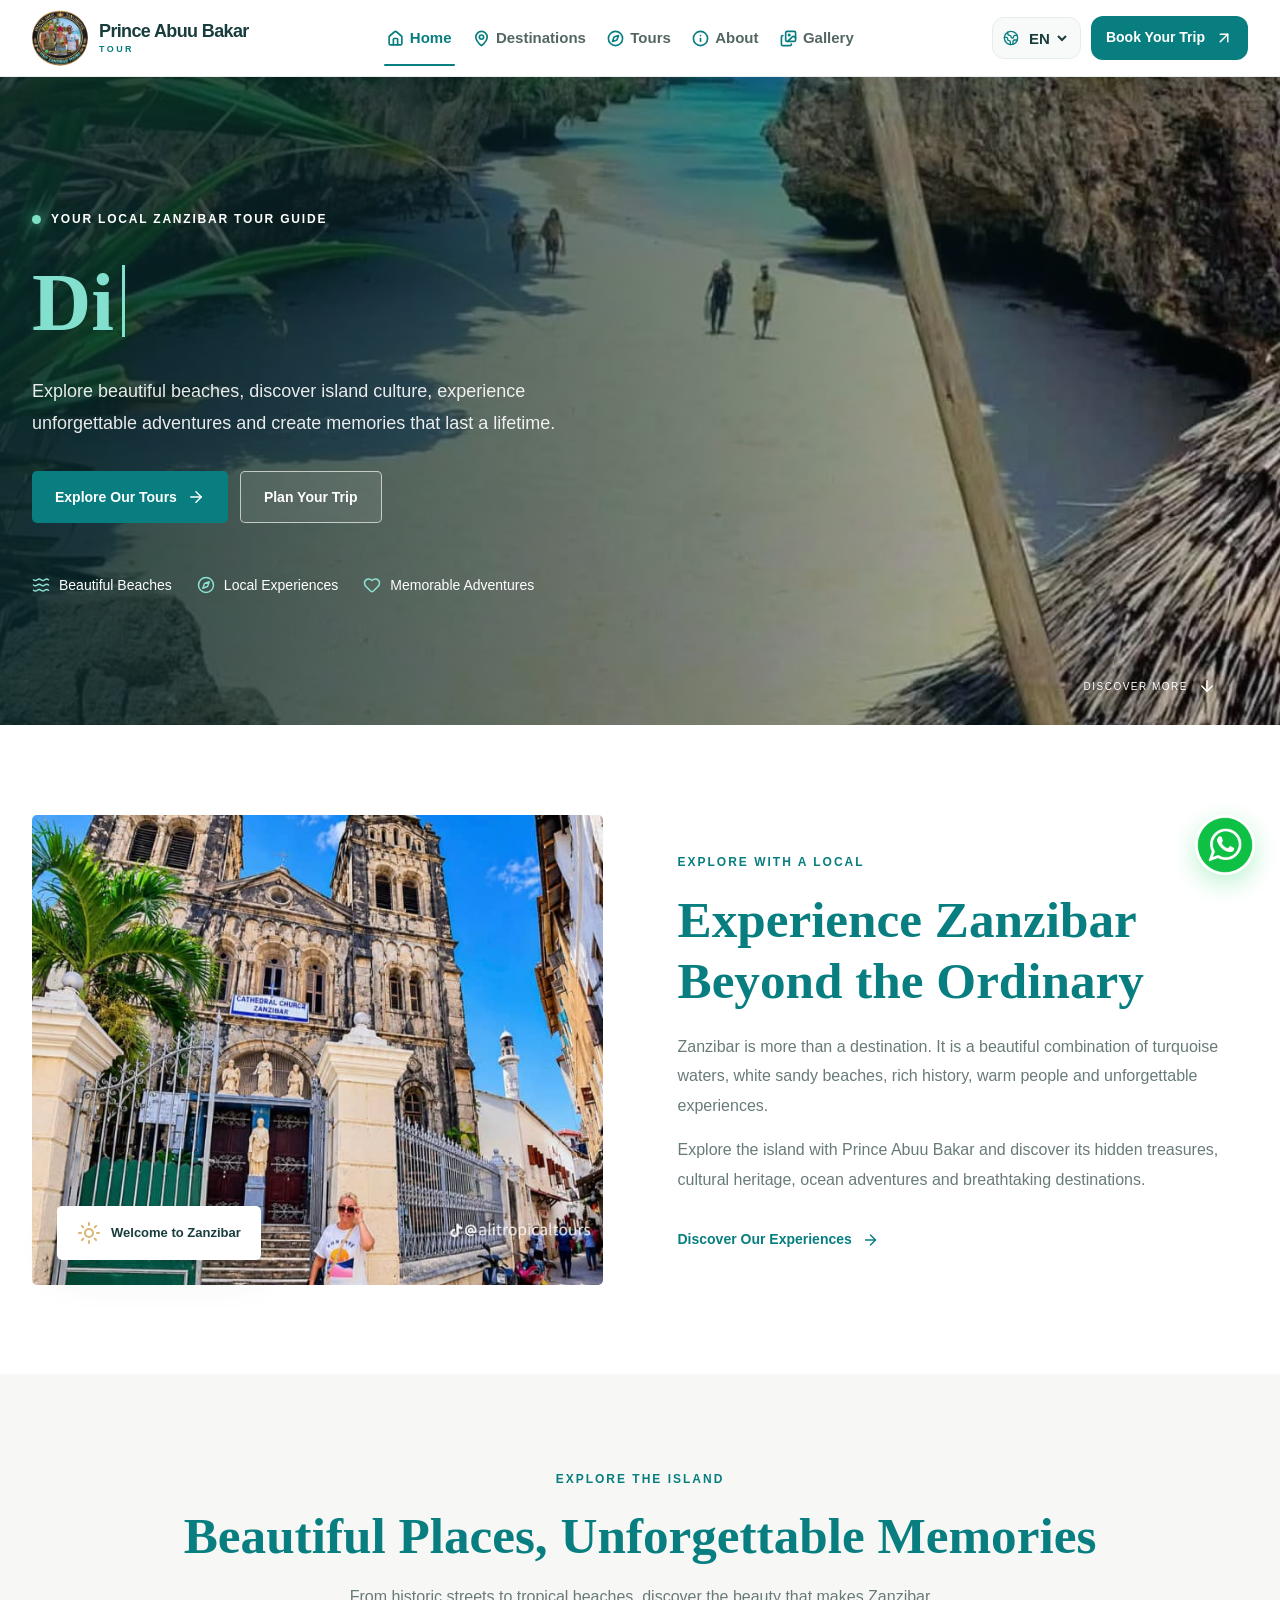
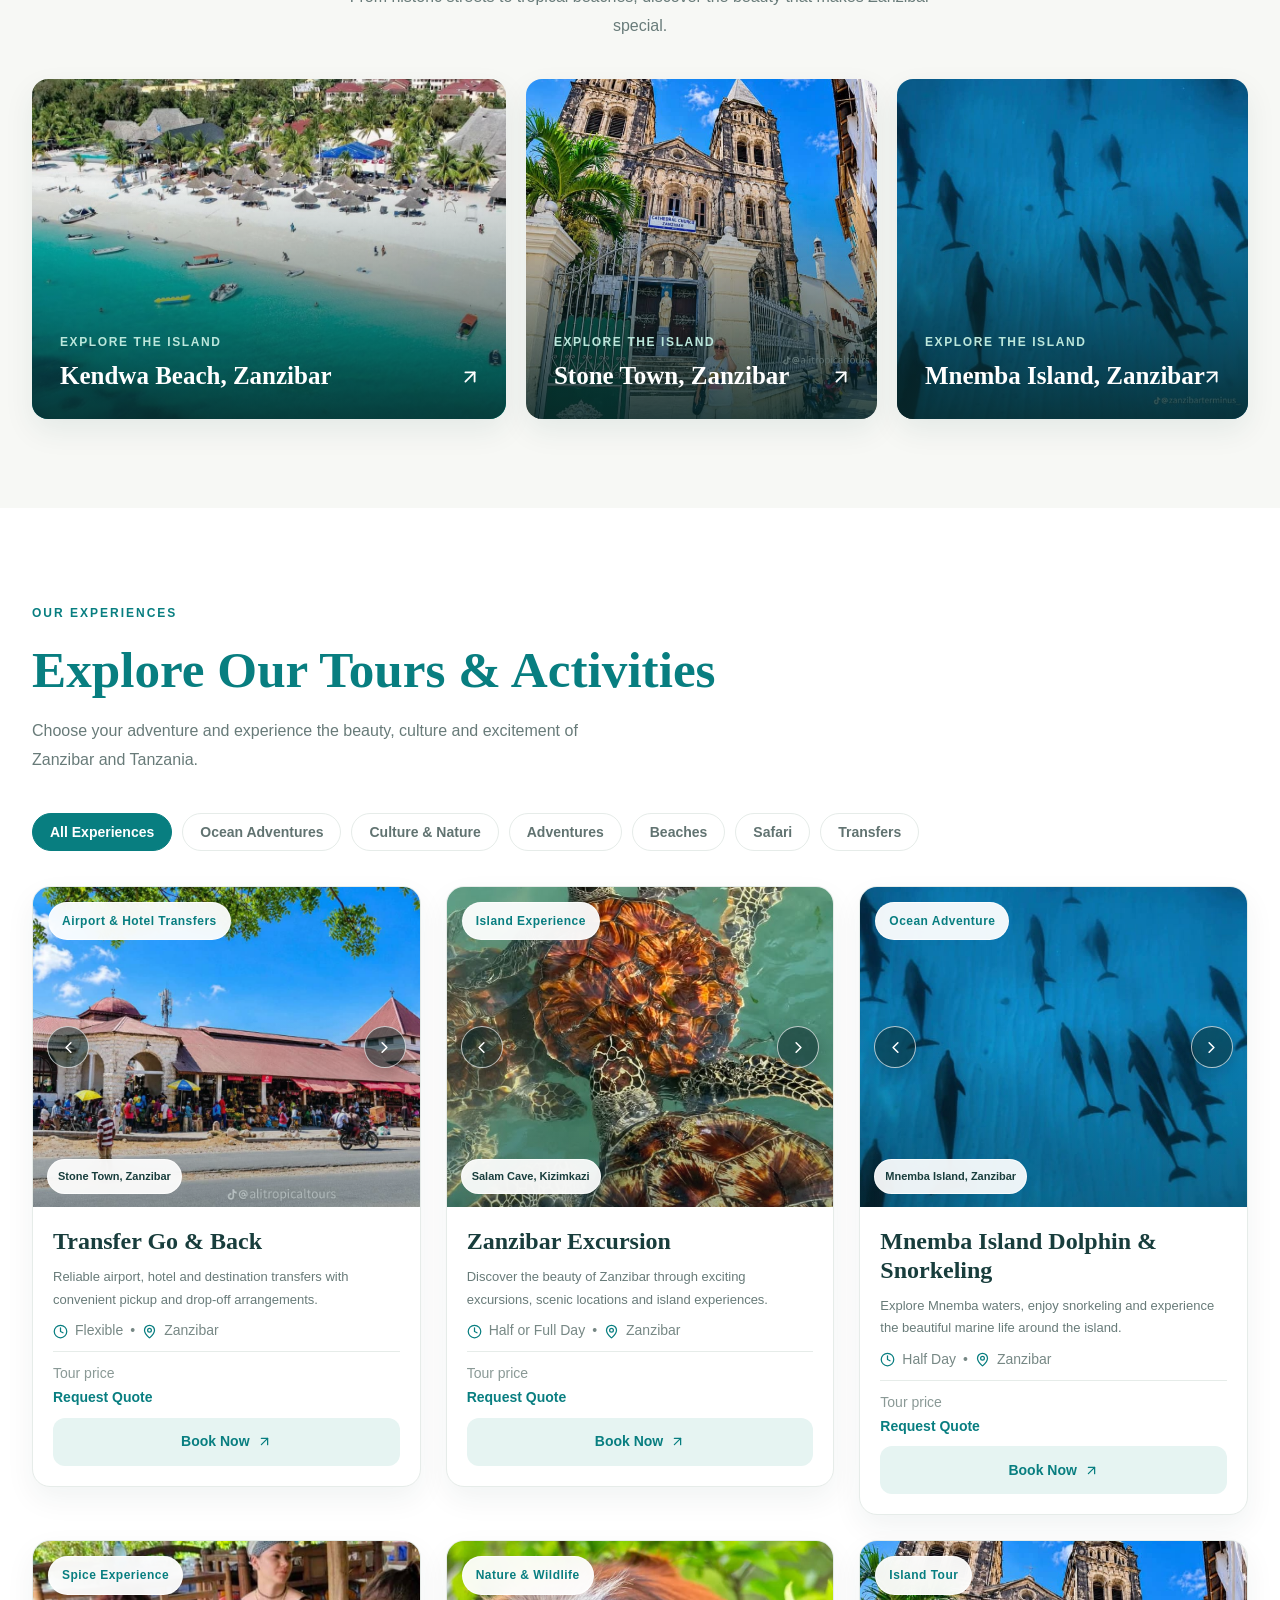
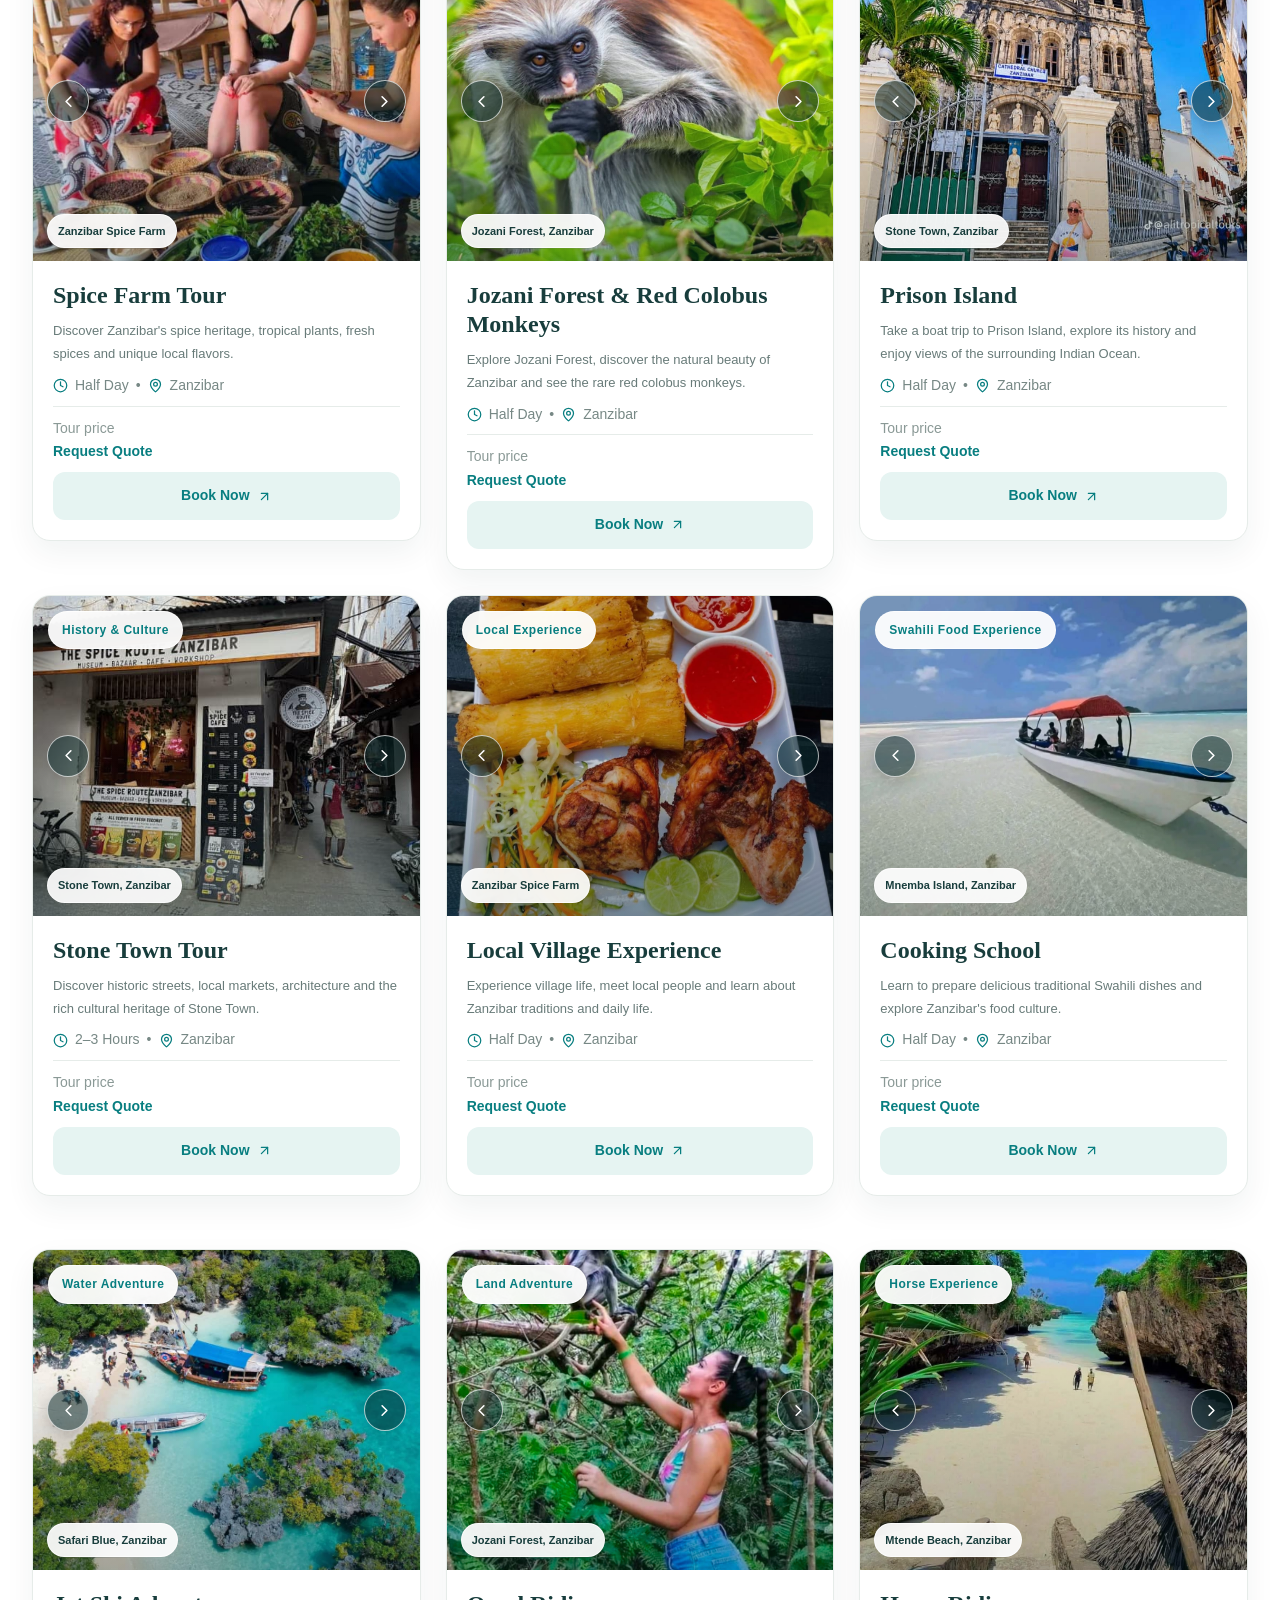
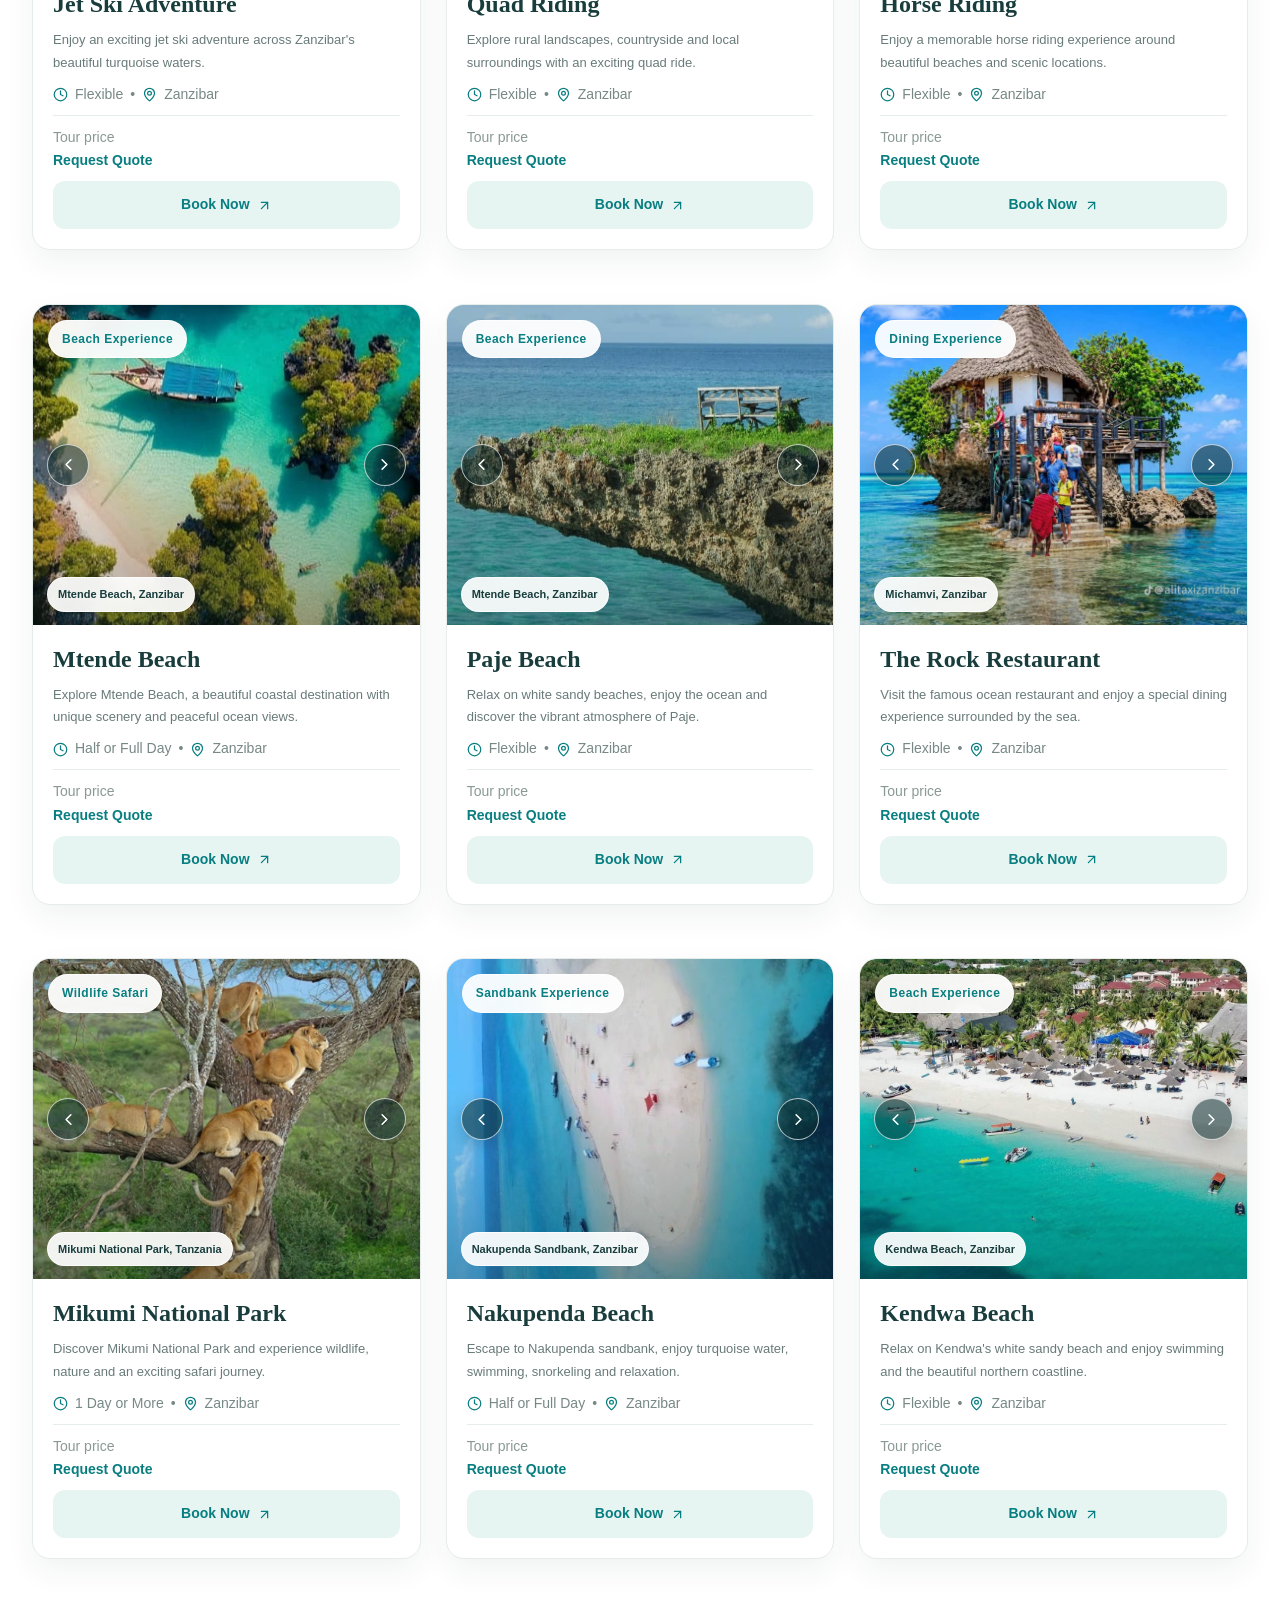
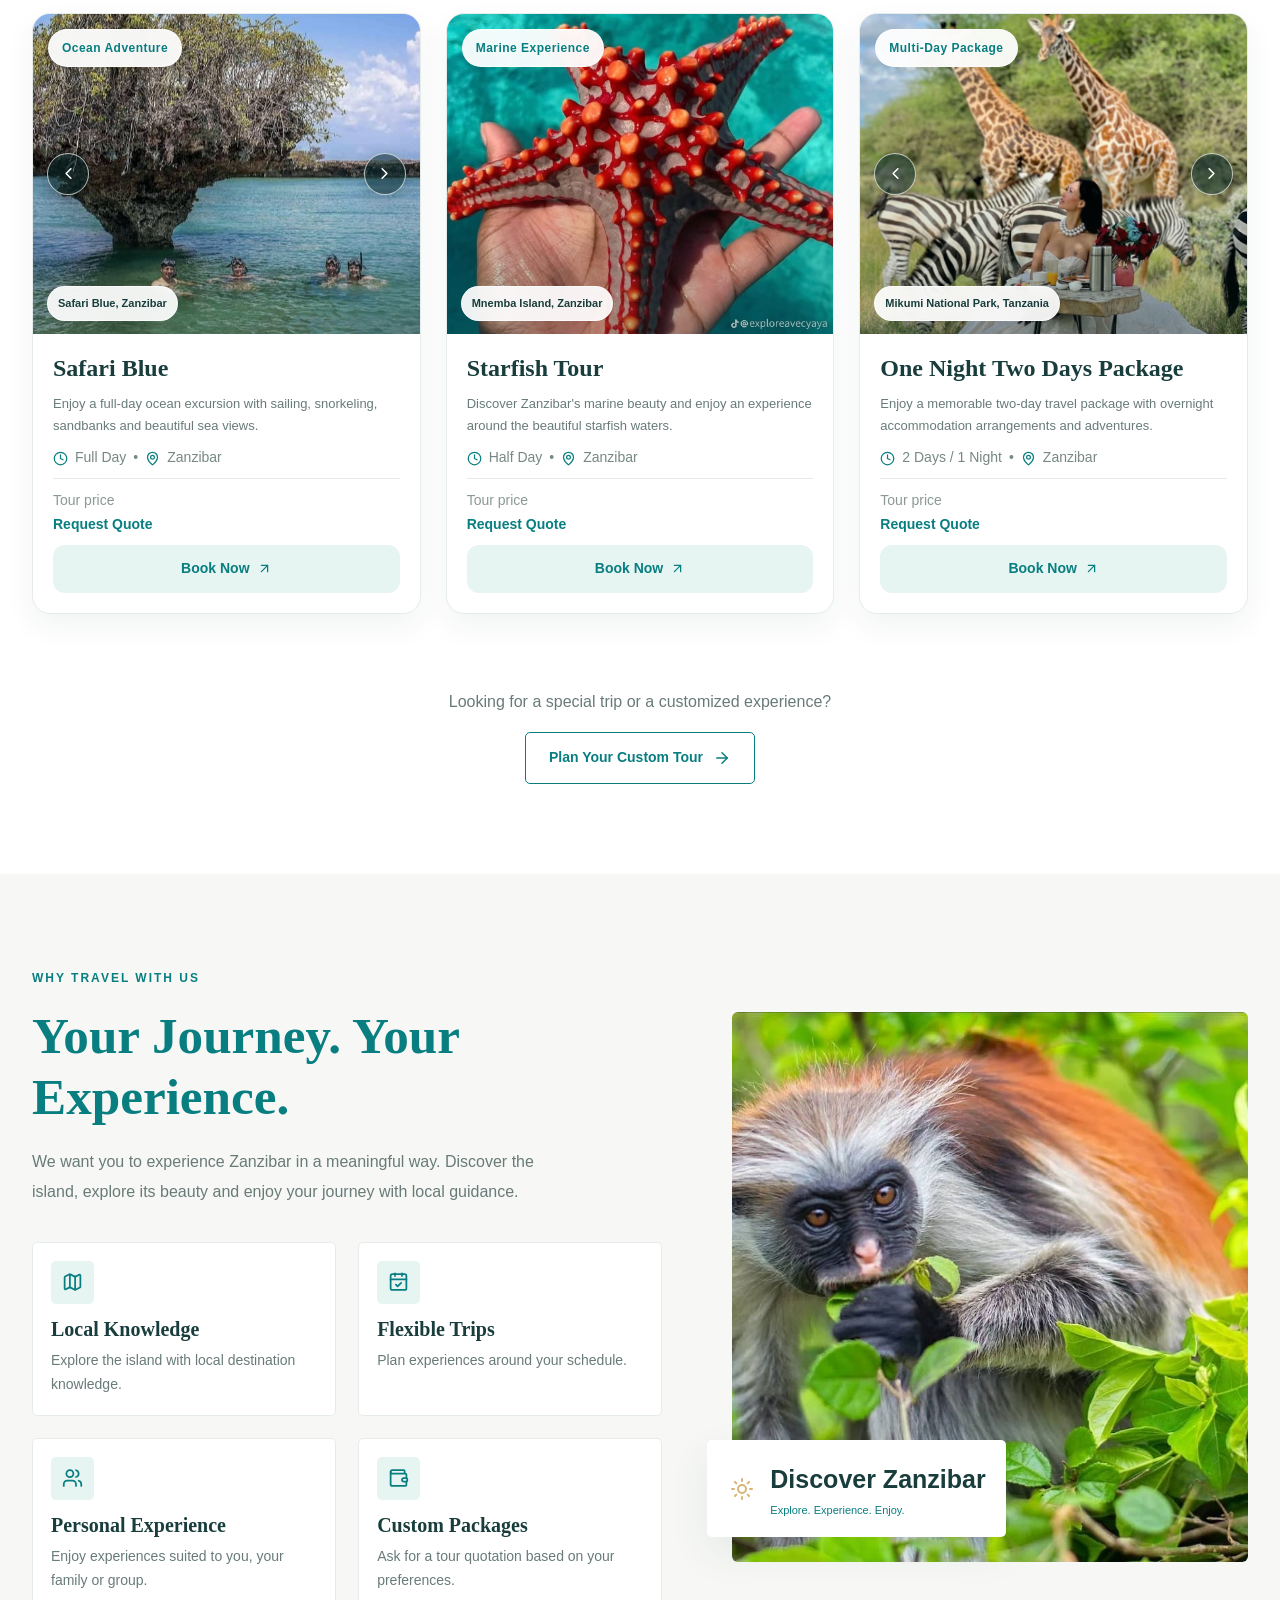
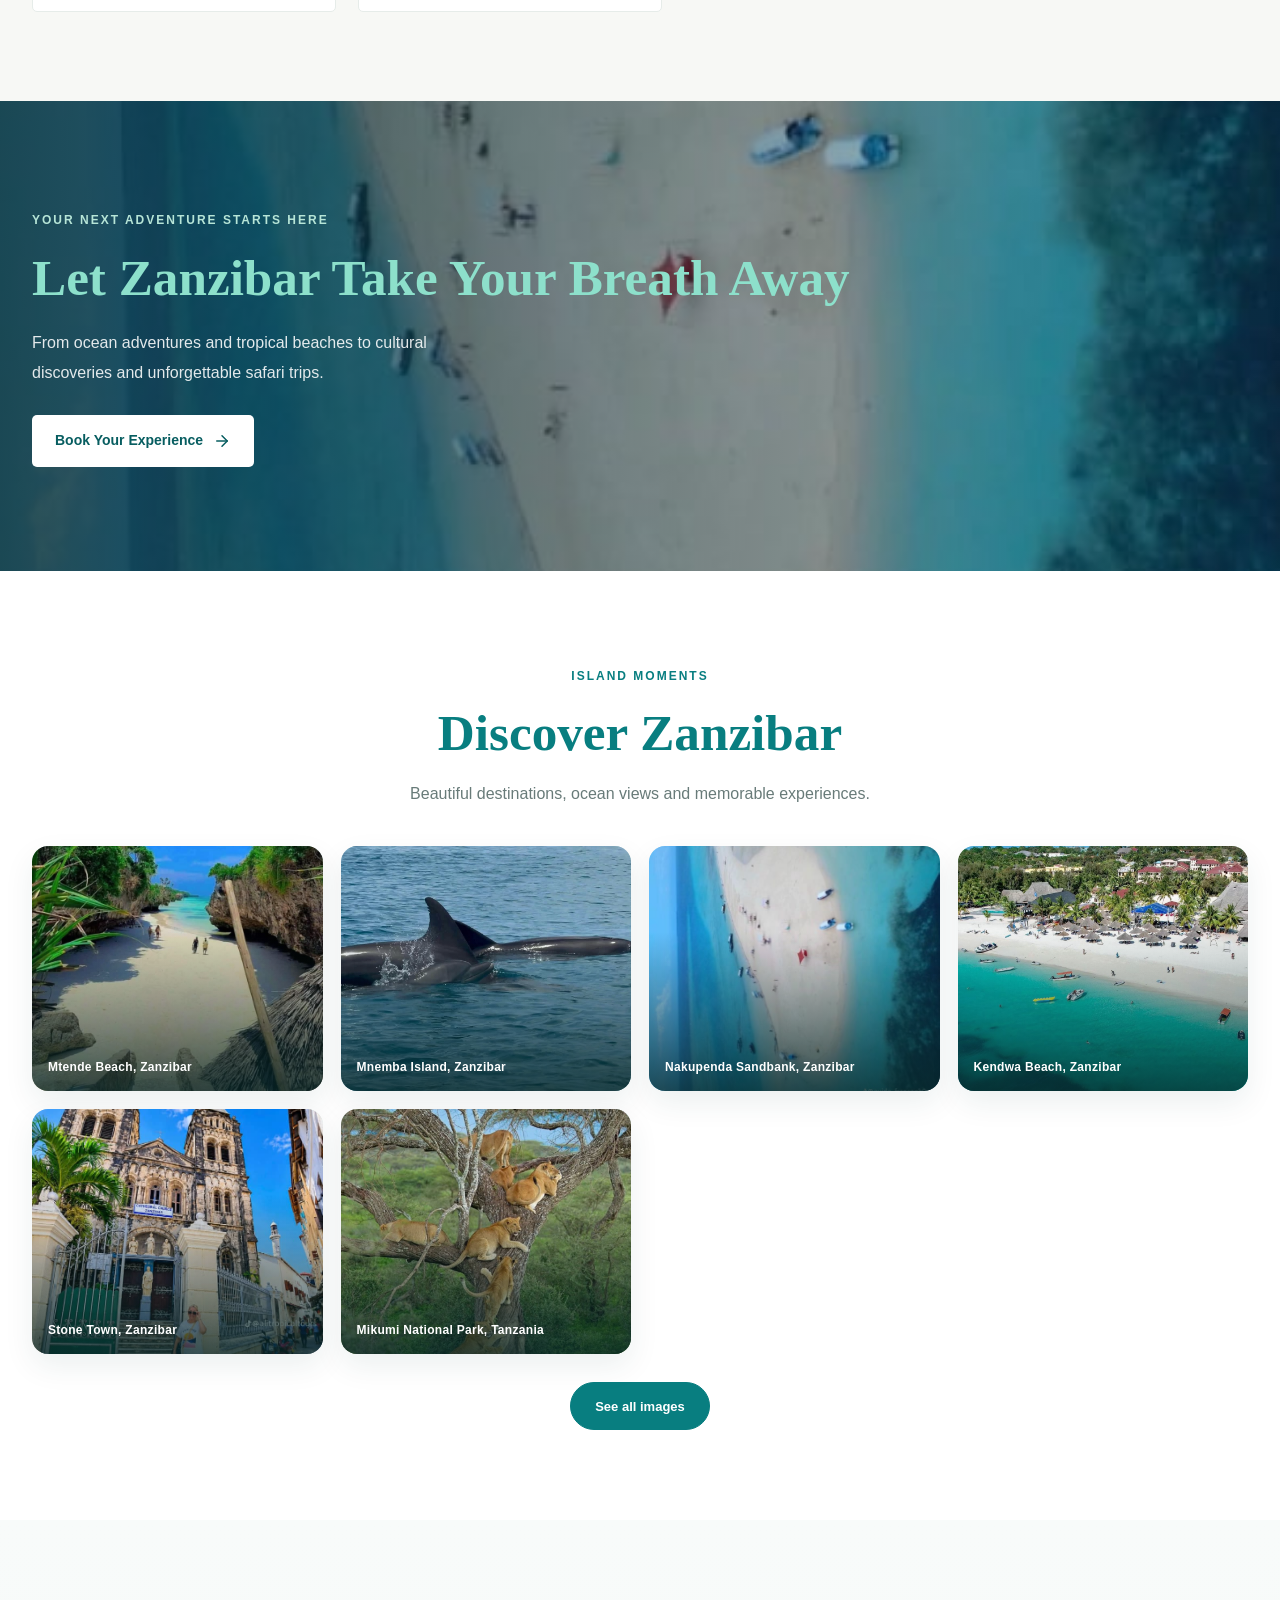
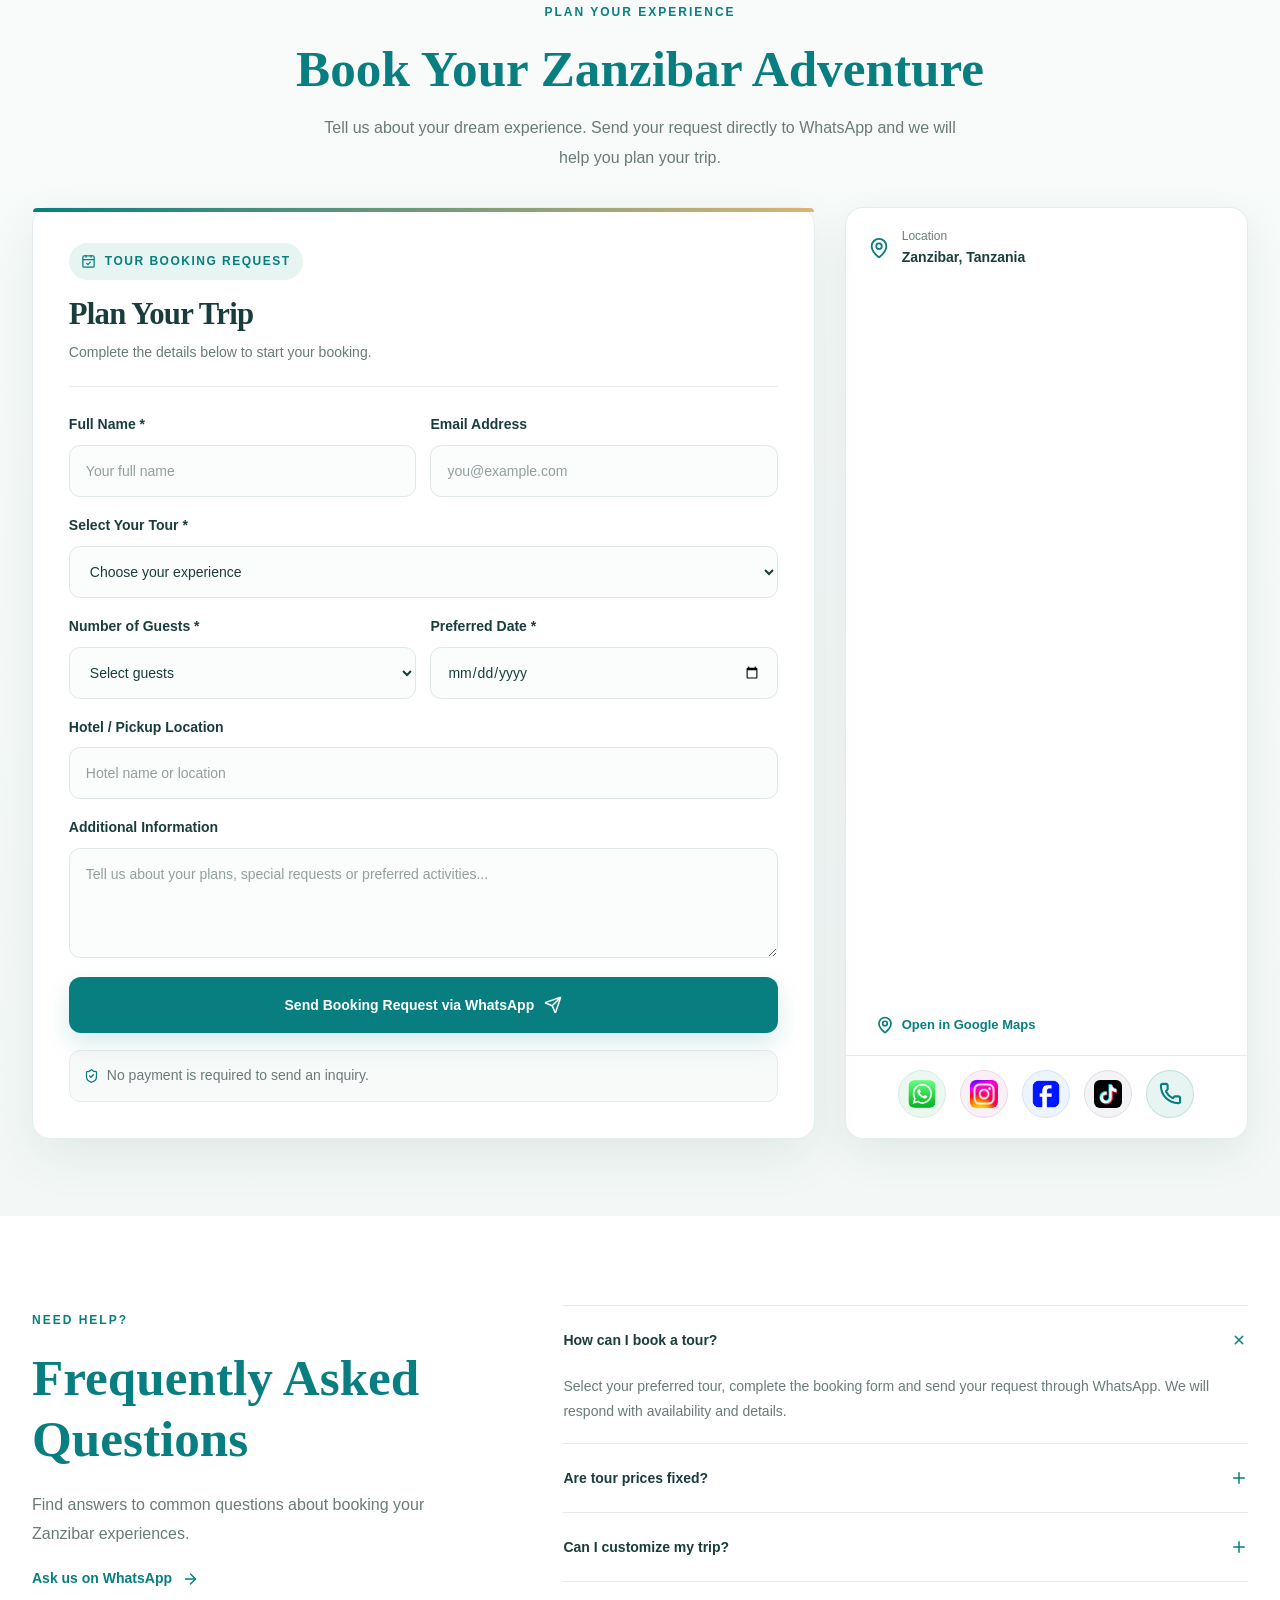
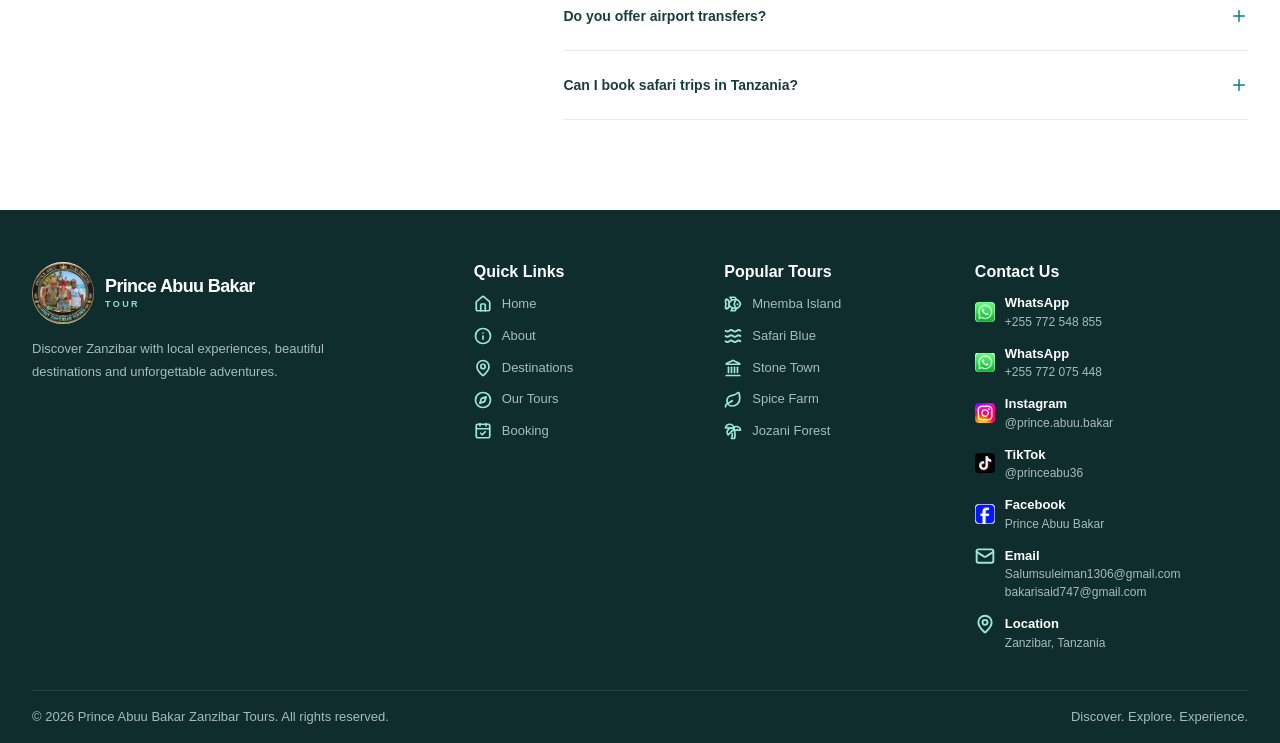
==== commit 77084ae5: "Add Facebook and TikTok icons below maps Co-authored-by: Copilot <223556219+Copilot@users.noreply.gi" ====
--- a/index.html
+++ b/index.html
@@ -783,6 +783,24 @@
                     <img src="assets/images/insta.jpg" alt="" aria-hidden="true">
                 </a>
                 <a
+                    href="https://www.facebook.com/share/1E7sCqmDXC/"
+                    target="_blank"
+                    rel="noopener noreferrer"
+                    class="map-contact-icon map-contact-facebook"
+                    aria-label="Facebook"
+                >
+                    <img src="assets/images/facebook.jpg" alt="" aria-hidden="true">
+                </a>
+                <a
+                    href="https://www.tiktok.com/@princeabu36?_r=1&amp;_t=ZS-9Be3h5L3zU2"
+                    target="_blank"
+                    rel="noopener noreferrer"
+                    class="map-contact-icon map-contact-tiktok"
+                    aria-label="TikTok"
+                >
+                    <img src="assets/images/Ticktok.jpg" alt="" aria-hidden="true">
+                </a>
+                <a
                     href="tel:+255772548855"
                     class="map-contact-icon map-contact-call"
                     aria-label="Call Zanzibar Tours"
--- a/style.css
+++ b/style.css
@@ -1367,6 +1367,16 @@
 .map-contact-instagram {
     border-color: #f0d7e4;
     background: #fbf0f5;
+}
+
+.map-contact-facebook {
+    border-color: #d7e4f6;
+    background: #edf4ff;
+}
+
+.map-contact-tiktok {
+    border-color: #dedee4;
+    background: #f4f4f6;
 }
 
 .map-contact-call {
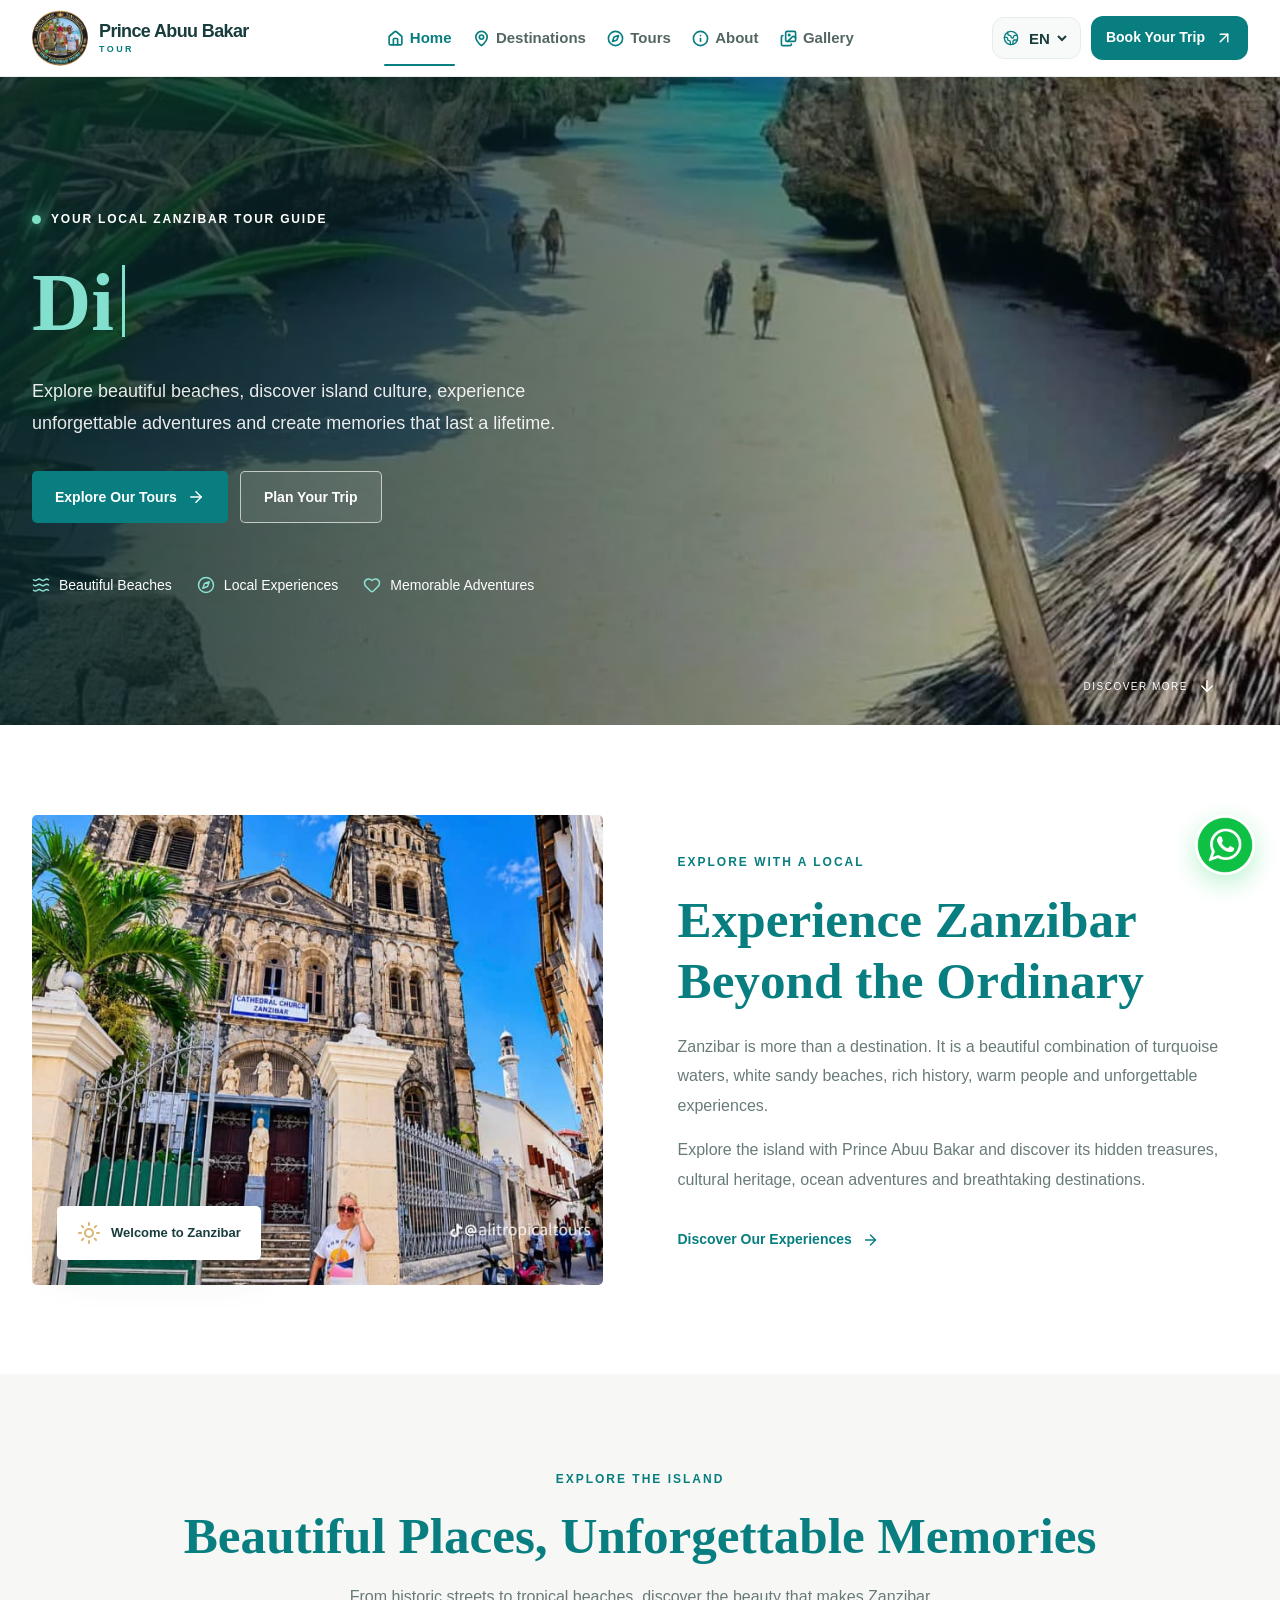
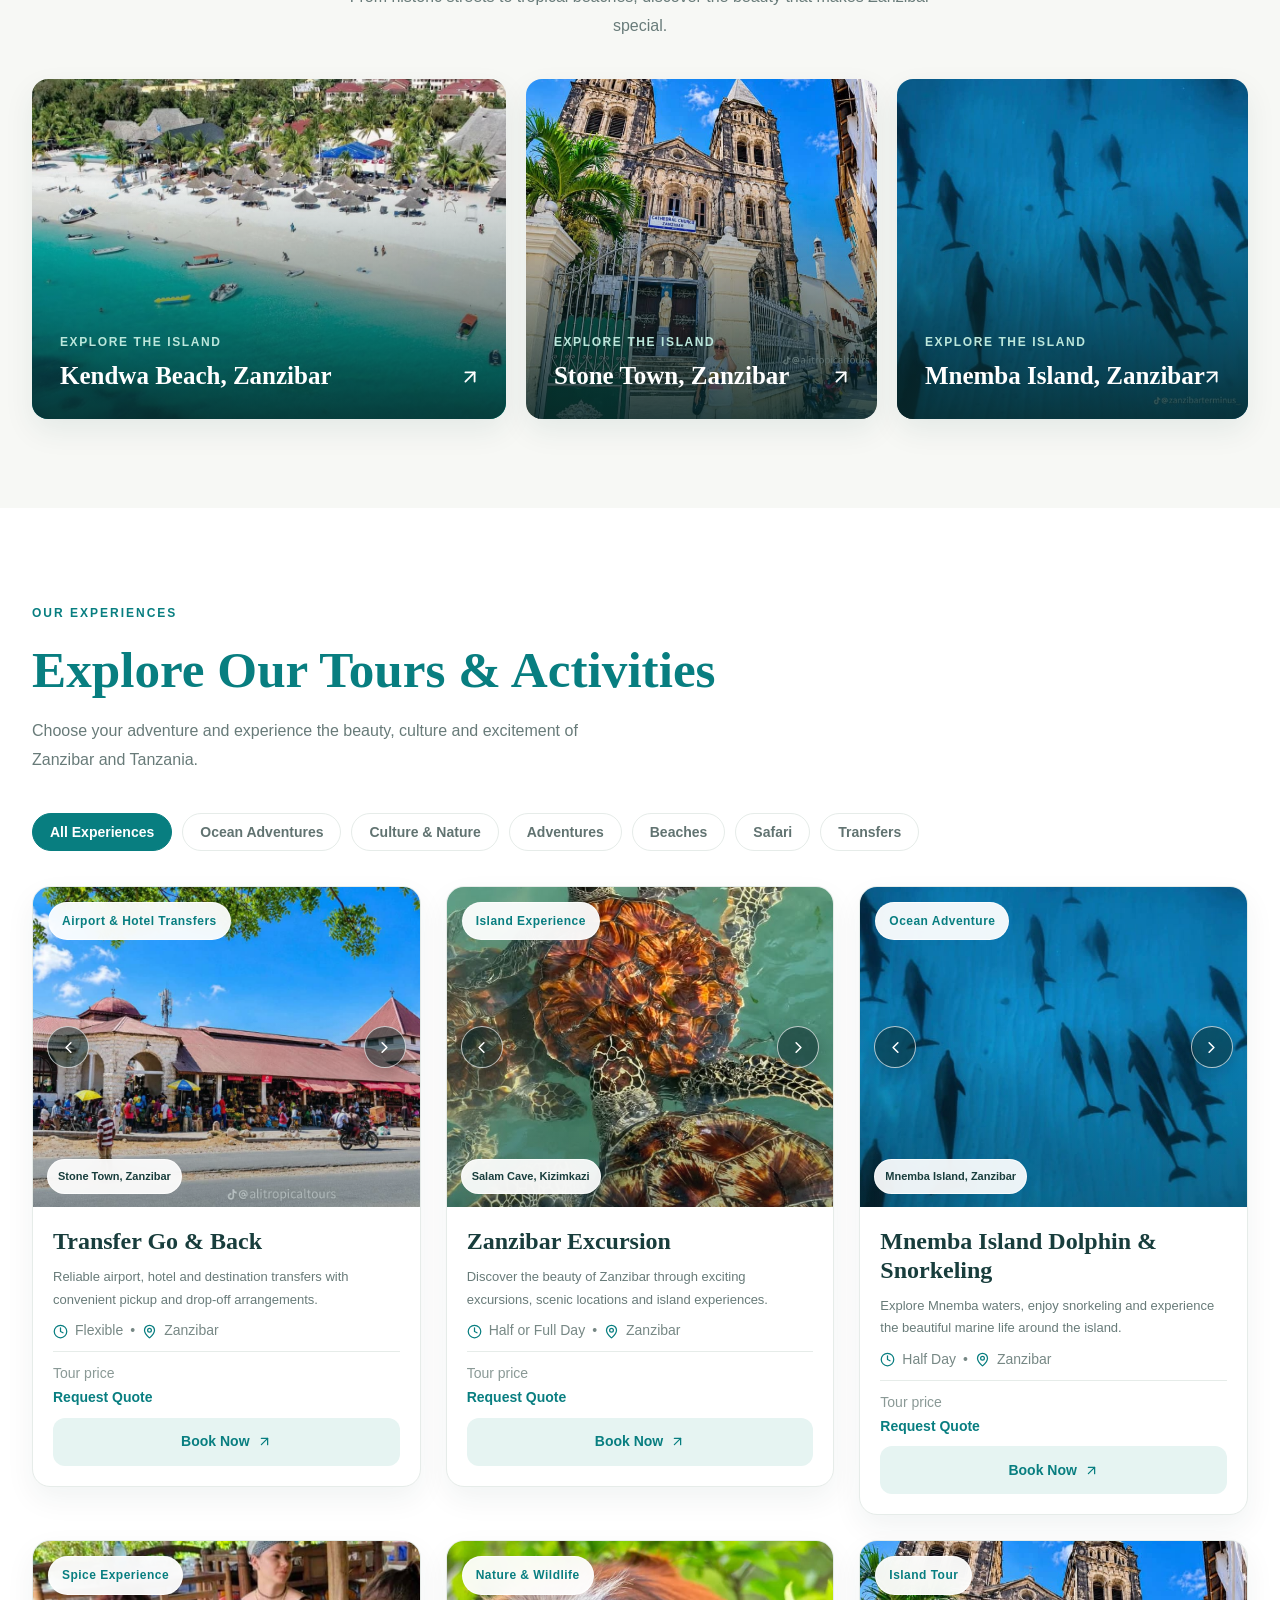
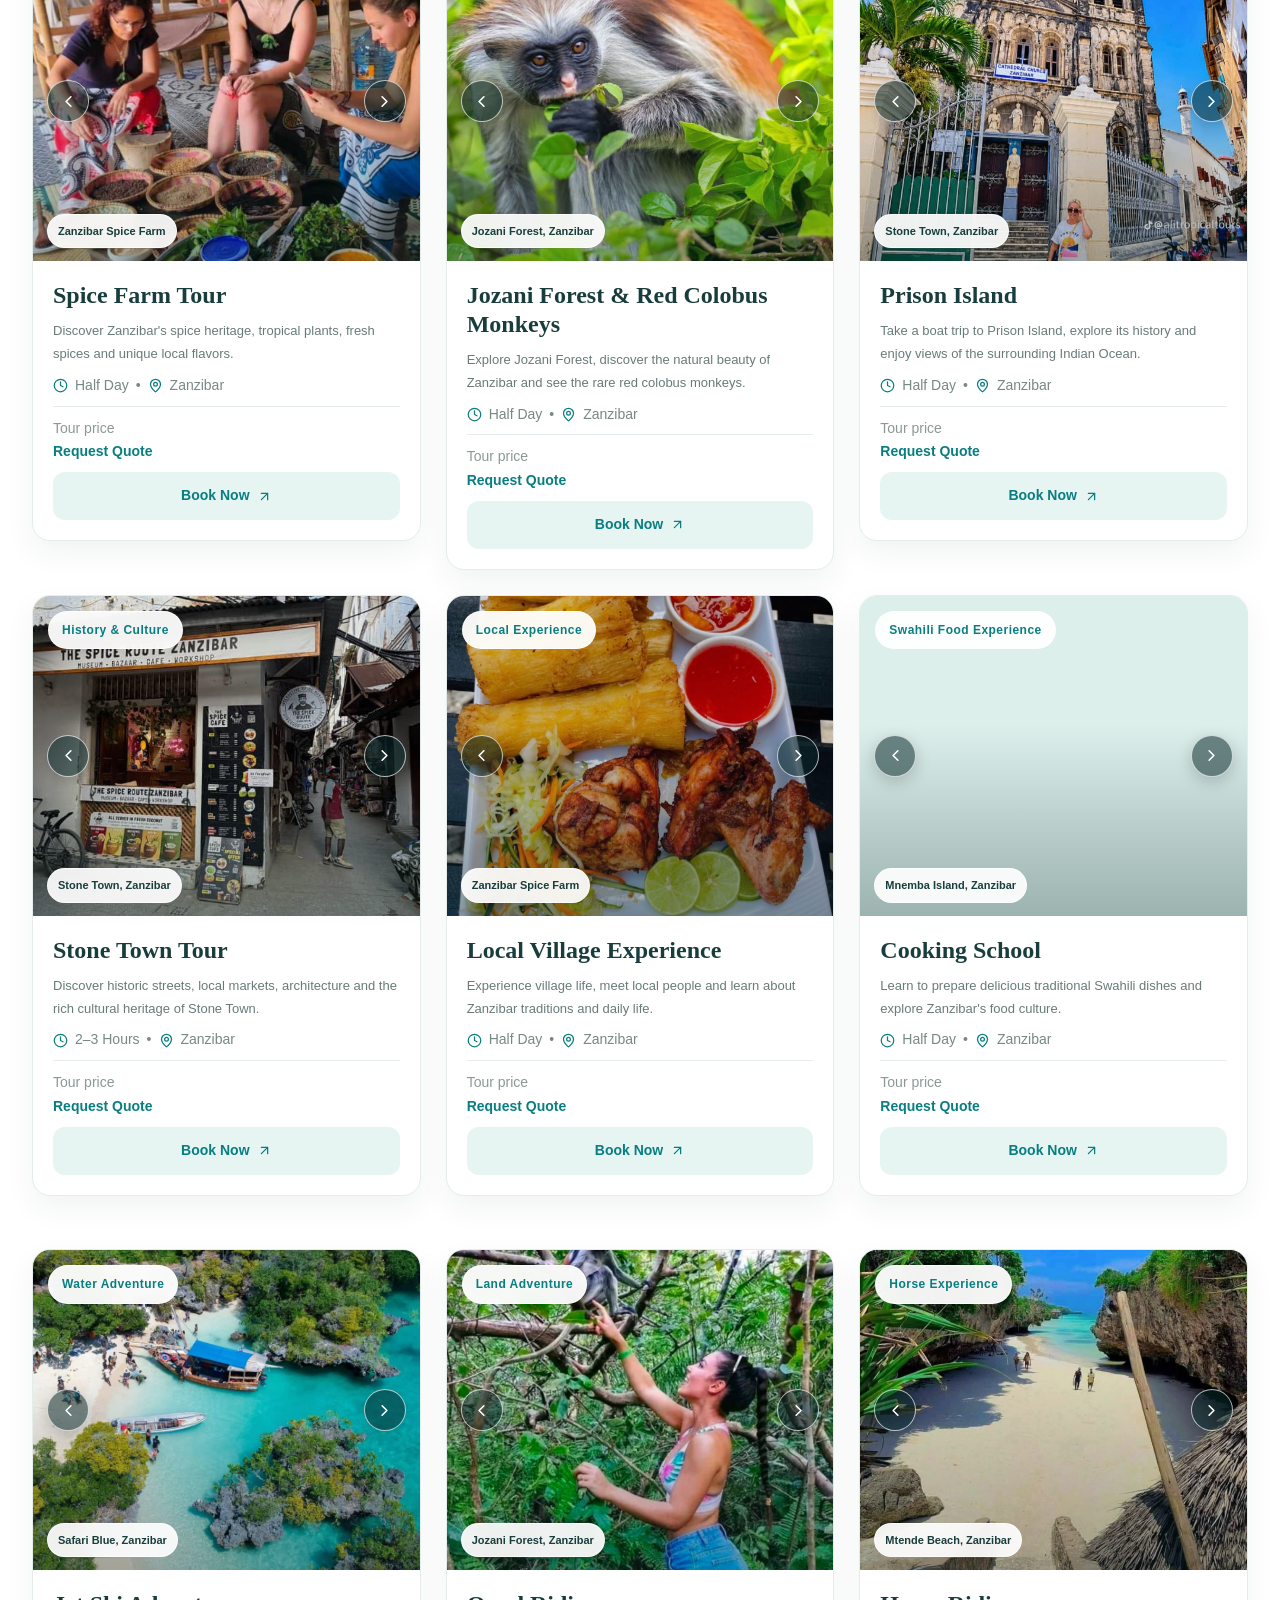
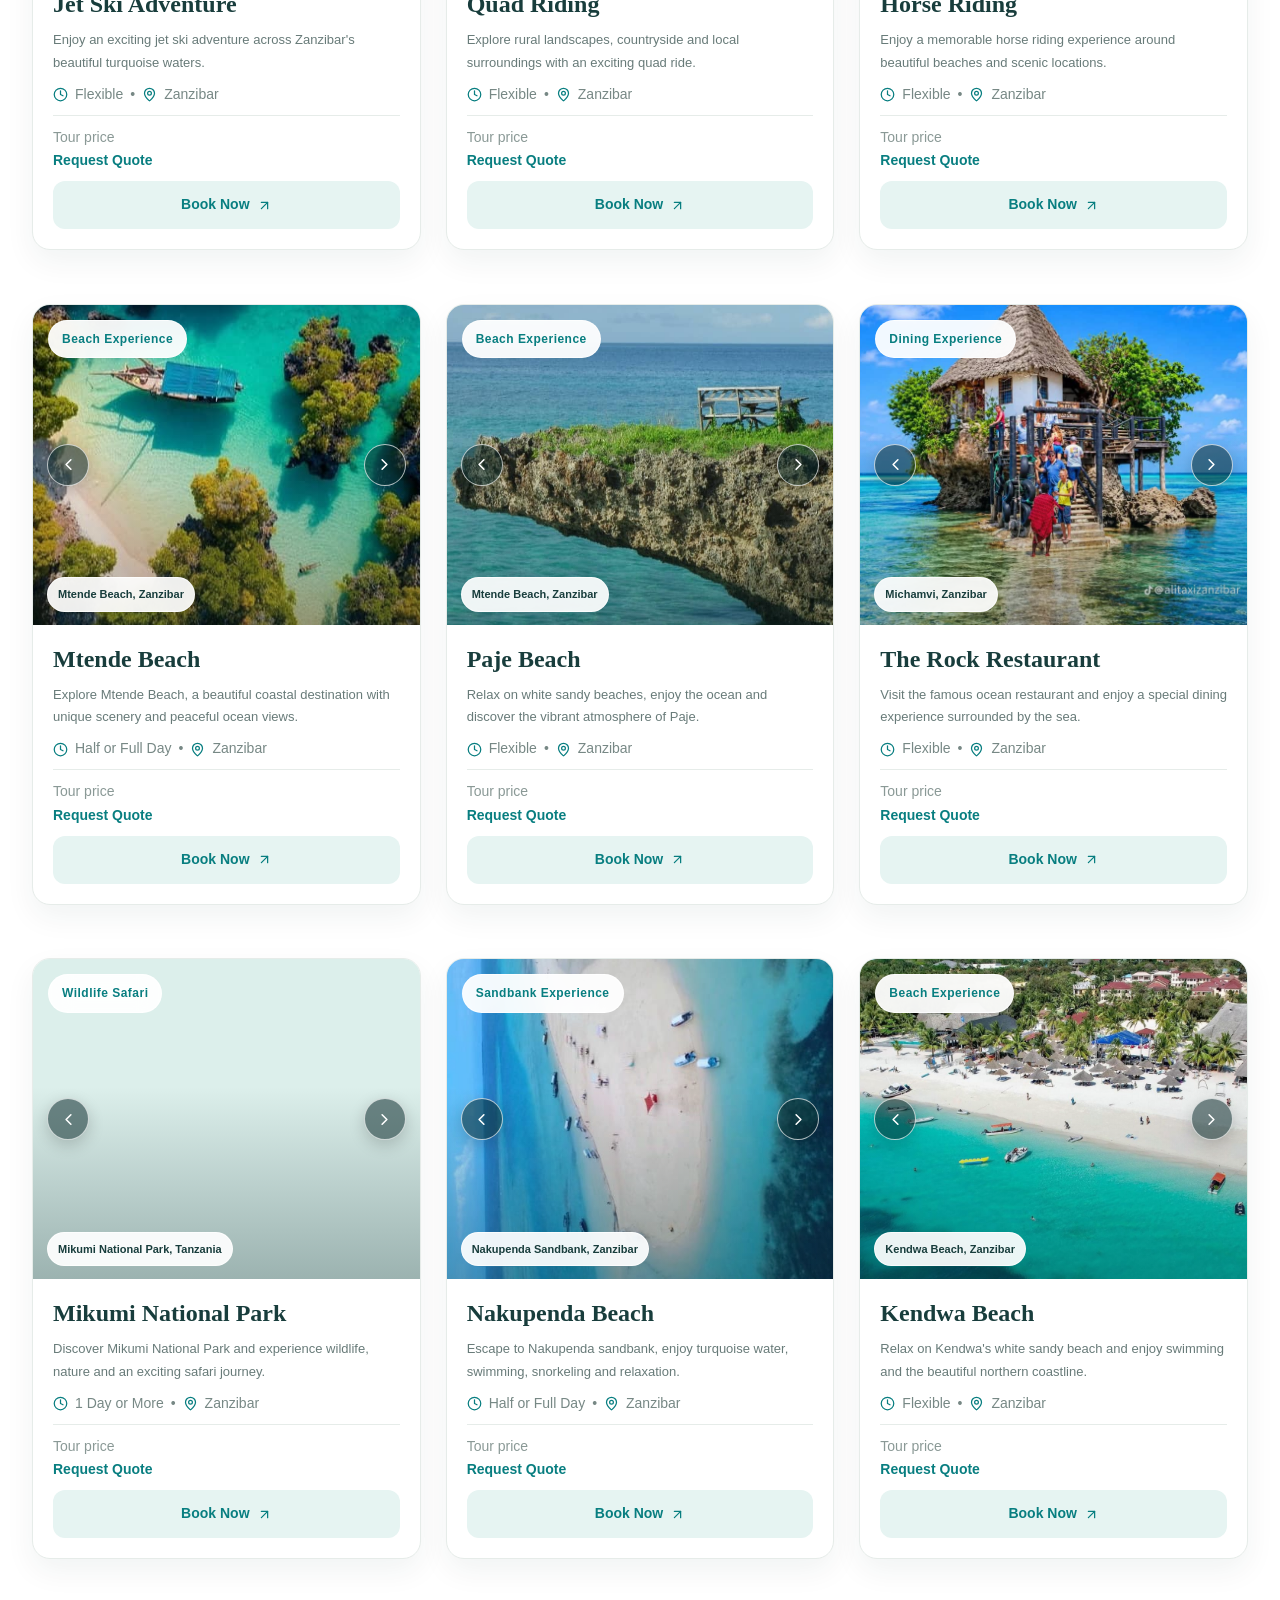
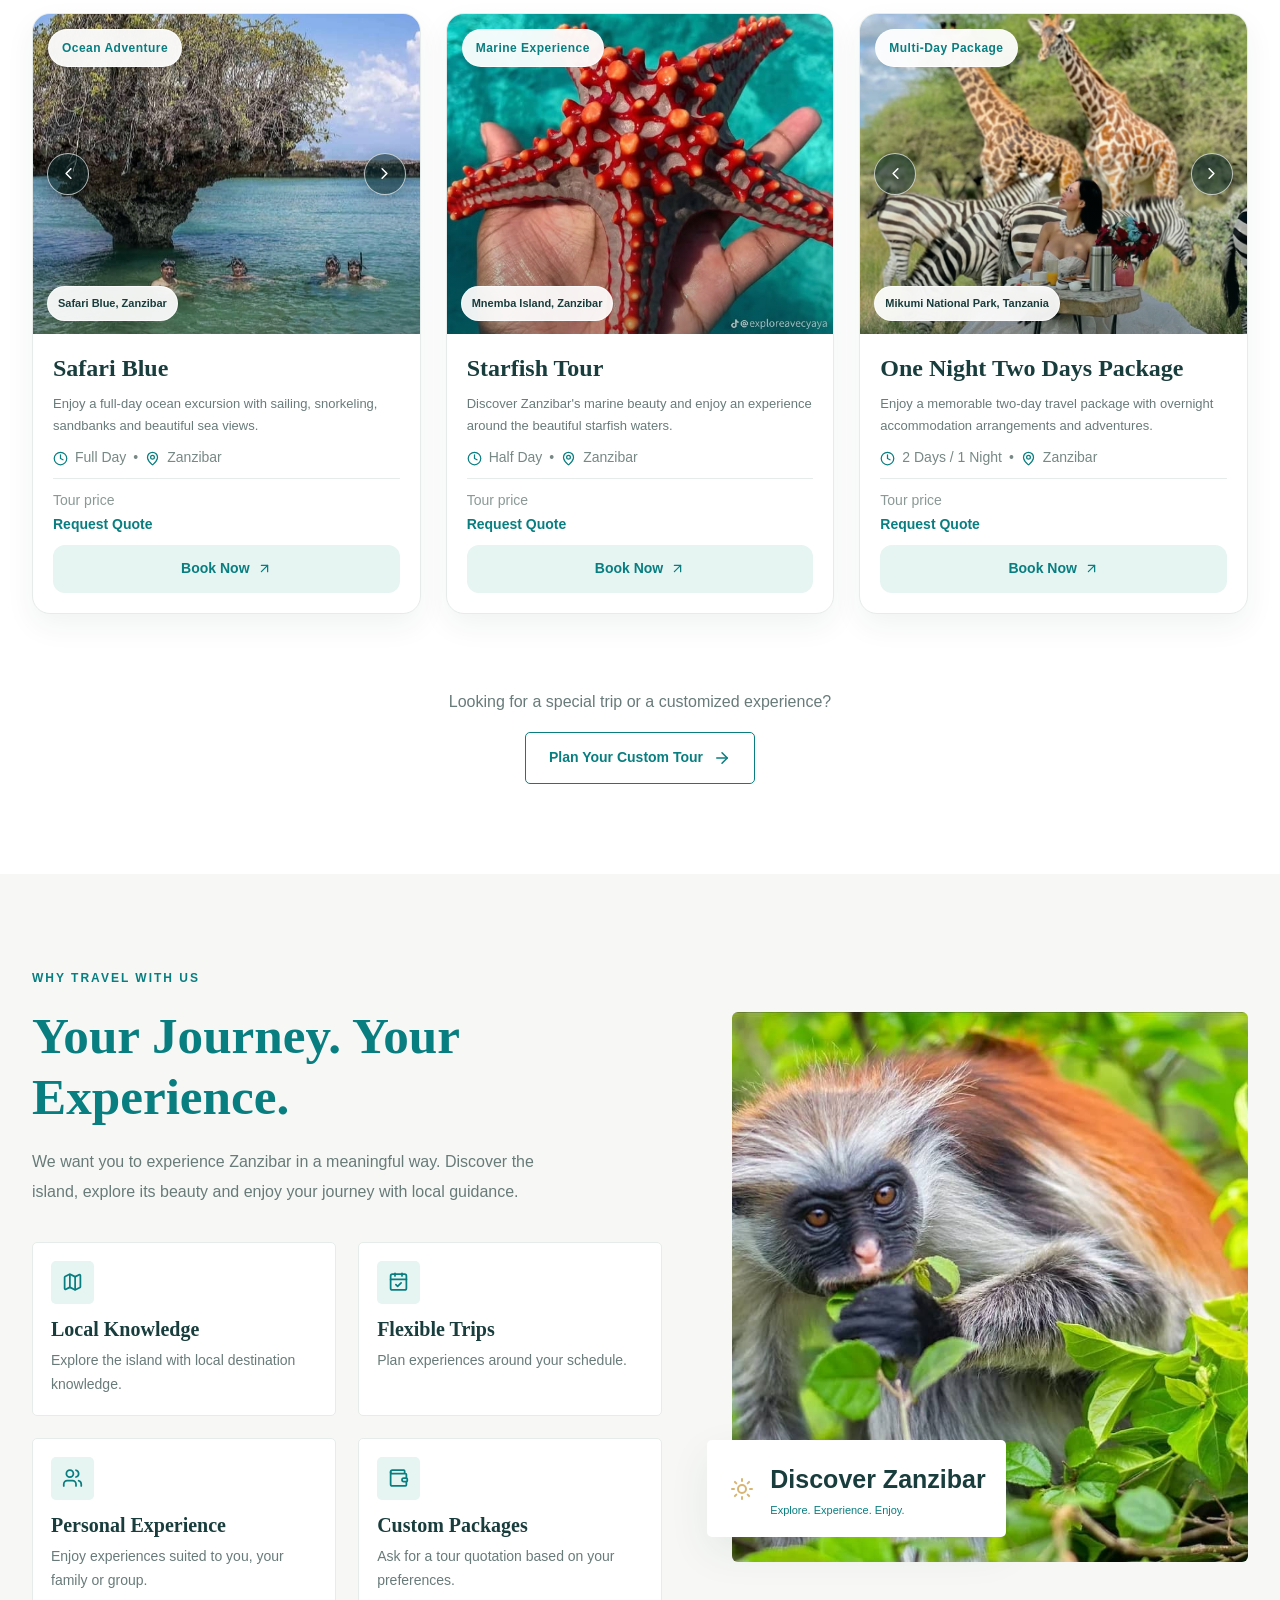
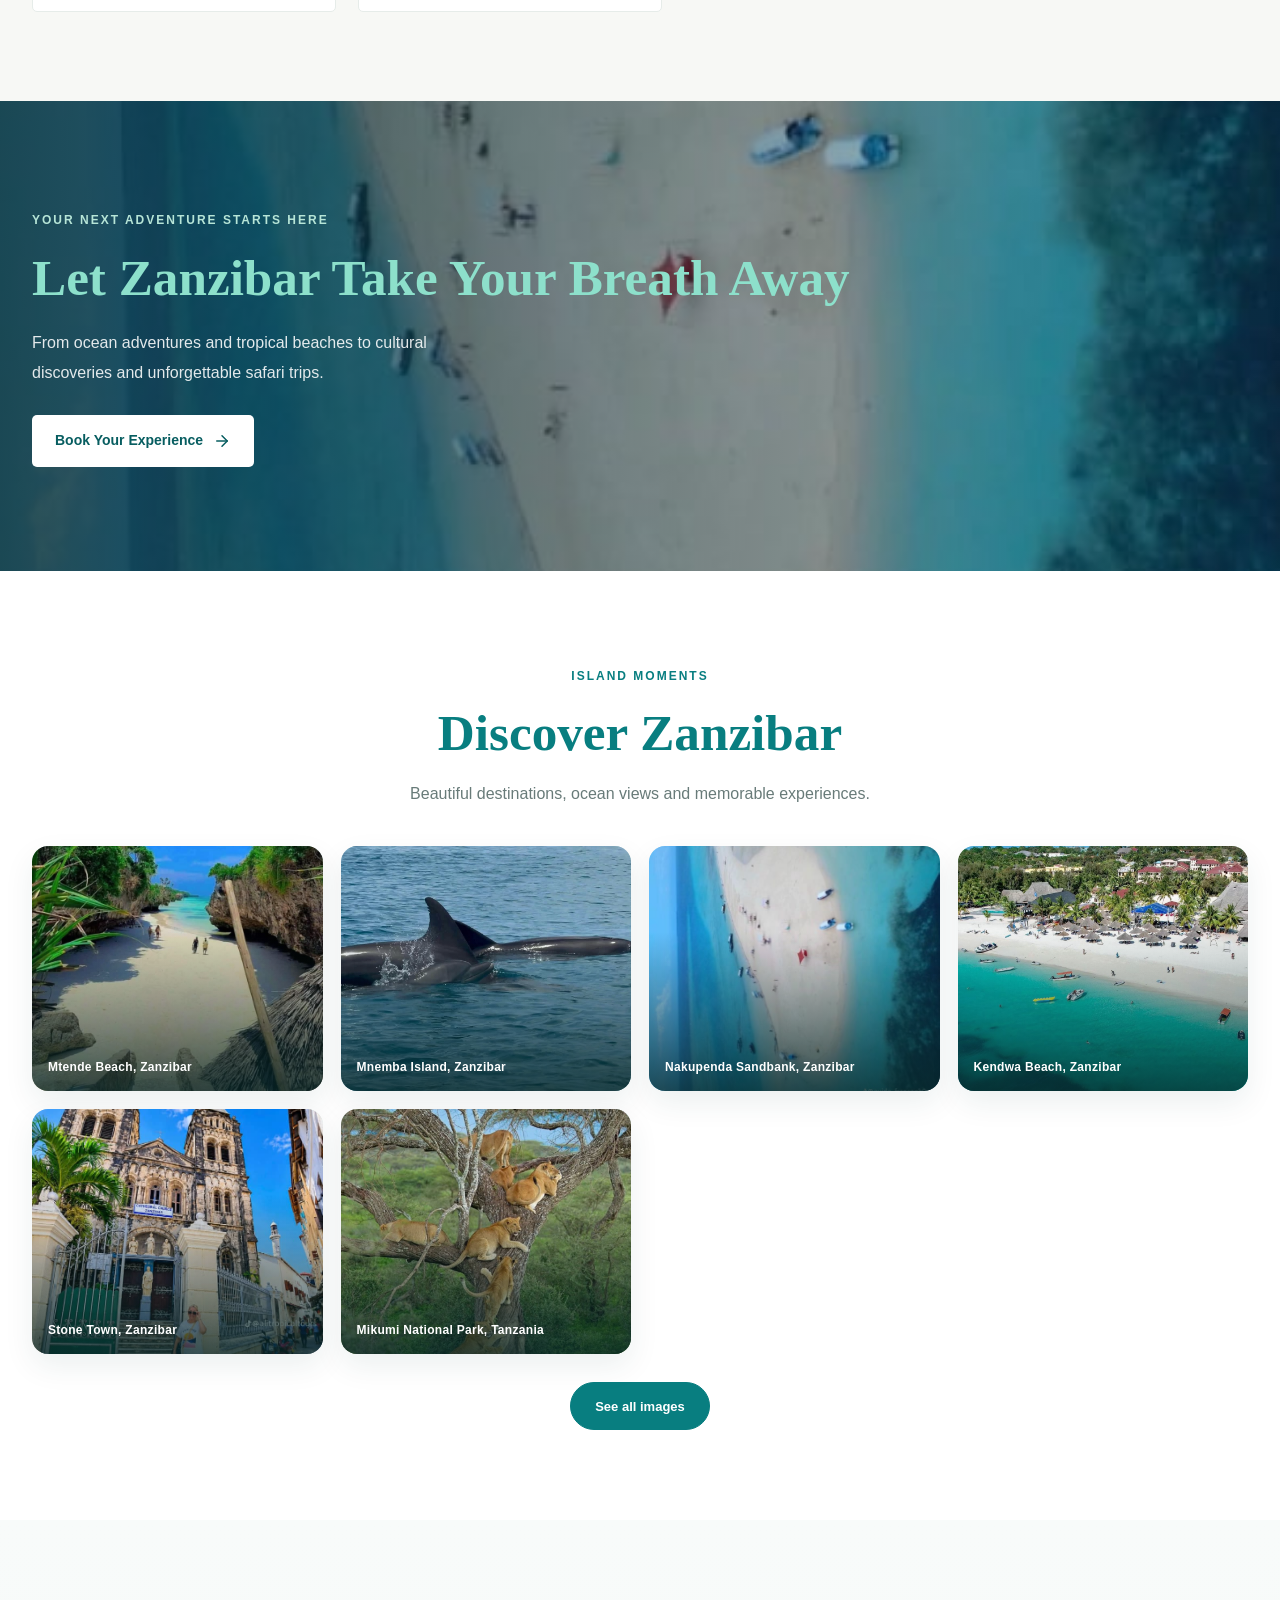
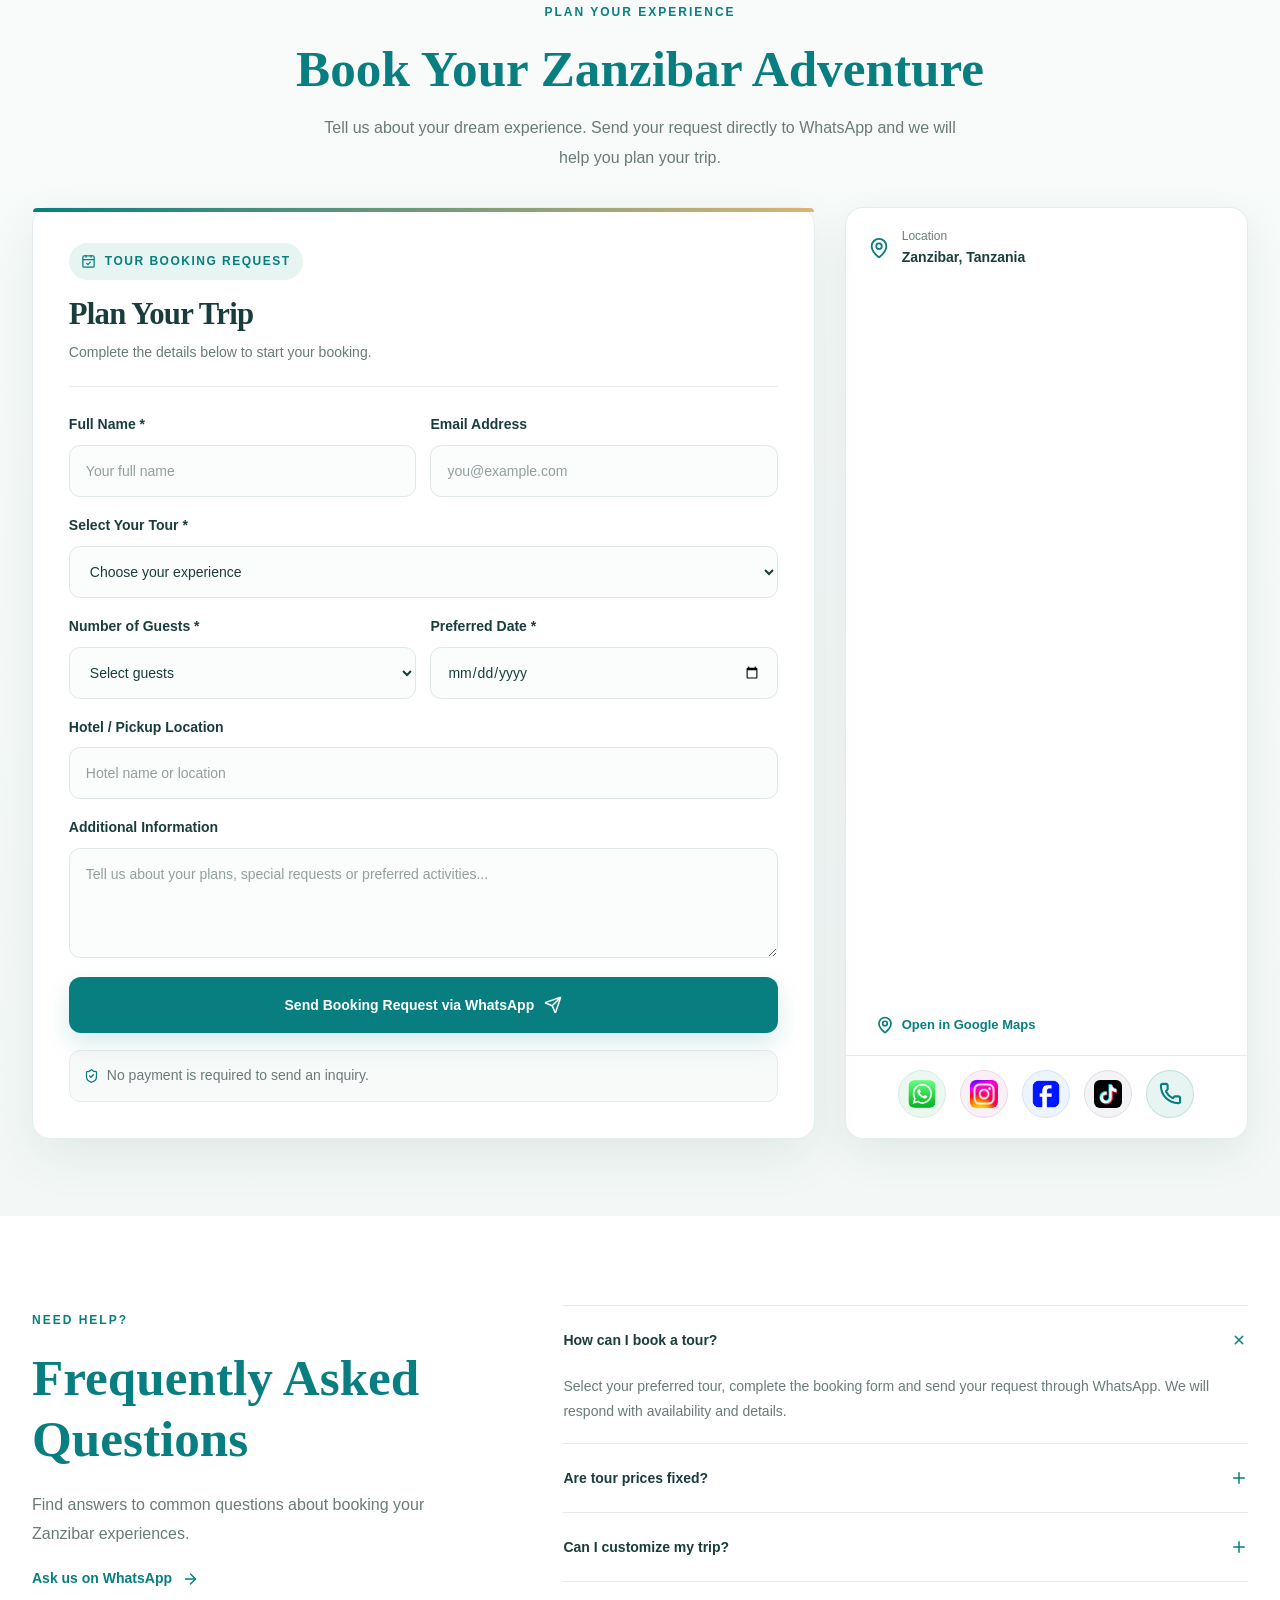
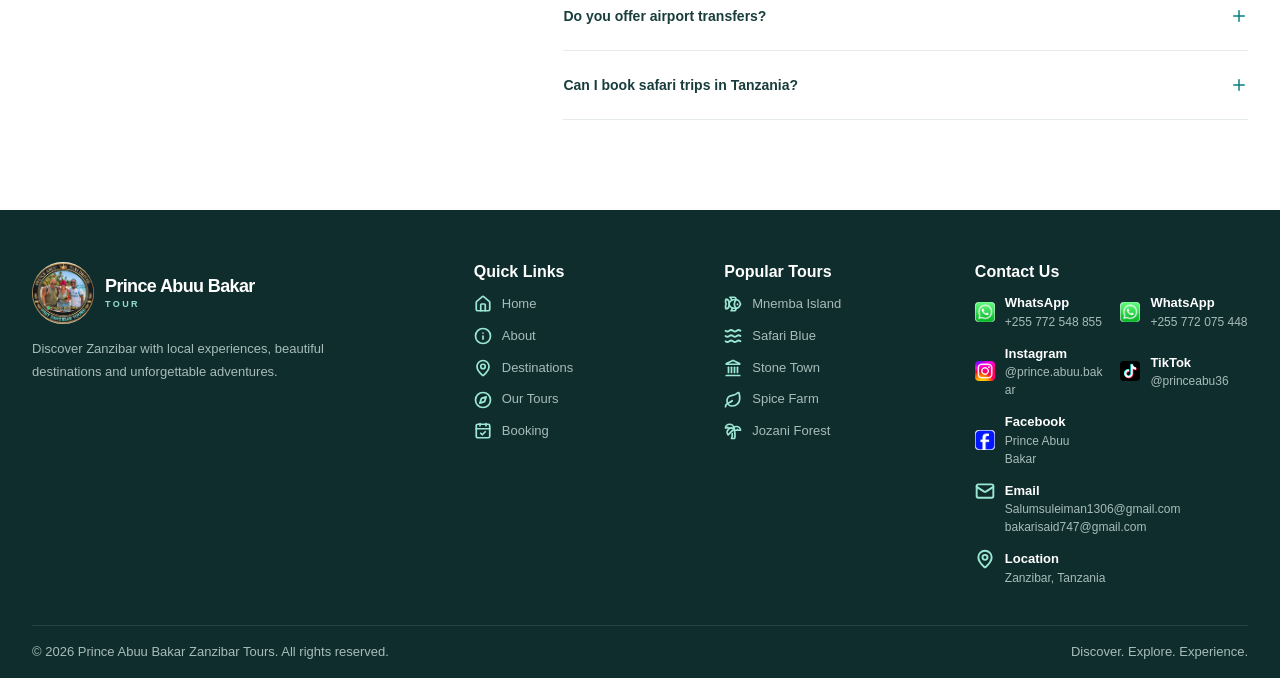
==== commit 2f75e9af: "Improve responsive footer layout Co-authored-by: Copilot <223556219+Copilot@users.noreply.github.com" ====
--- a/index.html
+++ b/index.html
@@ -1072,7 +1072,7 @@
                         </span>
                     </a>
 
-                    <div class="footer-contact-item">
+                    <div class="footer-contact-item footer-contact-email">
                         <i data-lucide="mail" aria-hidden="true"></i>
                         <span>
                             <strong>Email</strong>
--- a/style.css
+++ b/style.css
@@ -1682,7 +1682,13 @@
 
 .footer-contact-list {
     display: grid;
-    gap: 13px;
+    grid-template-columns: repeat(2, minmax(0, 1fr));
+    gap: 13px 18px;
+}
+
+.footer-contact-email,
+.footer-contact-location {
+    grid-column: 1 / -1;
 }
 
 .footer-contact-item {
@@ -1748,6 +1754,14 @@
 .footer-bottom p {
     color: #a7bcba;
     font-size: 11px;
+}
+
+@media (max-width: 800px) {
+    .footer-bottom {
+        flex-direction: column;
+        align-items: center;
+        text-align: center;
+    }
 }
 
 /* WHATSAPP FLOATING BUTTON */
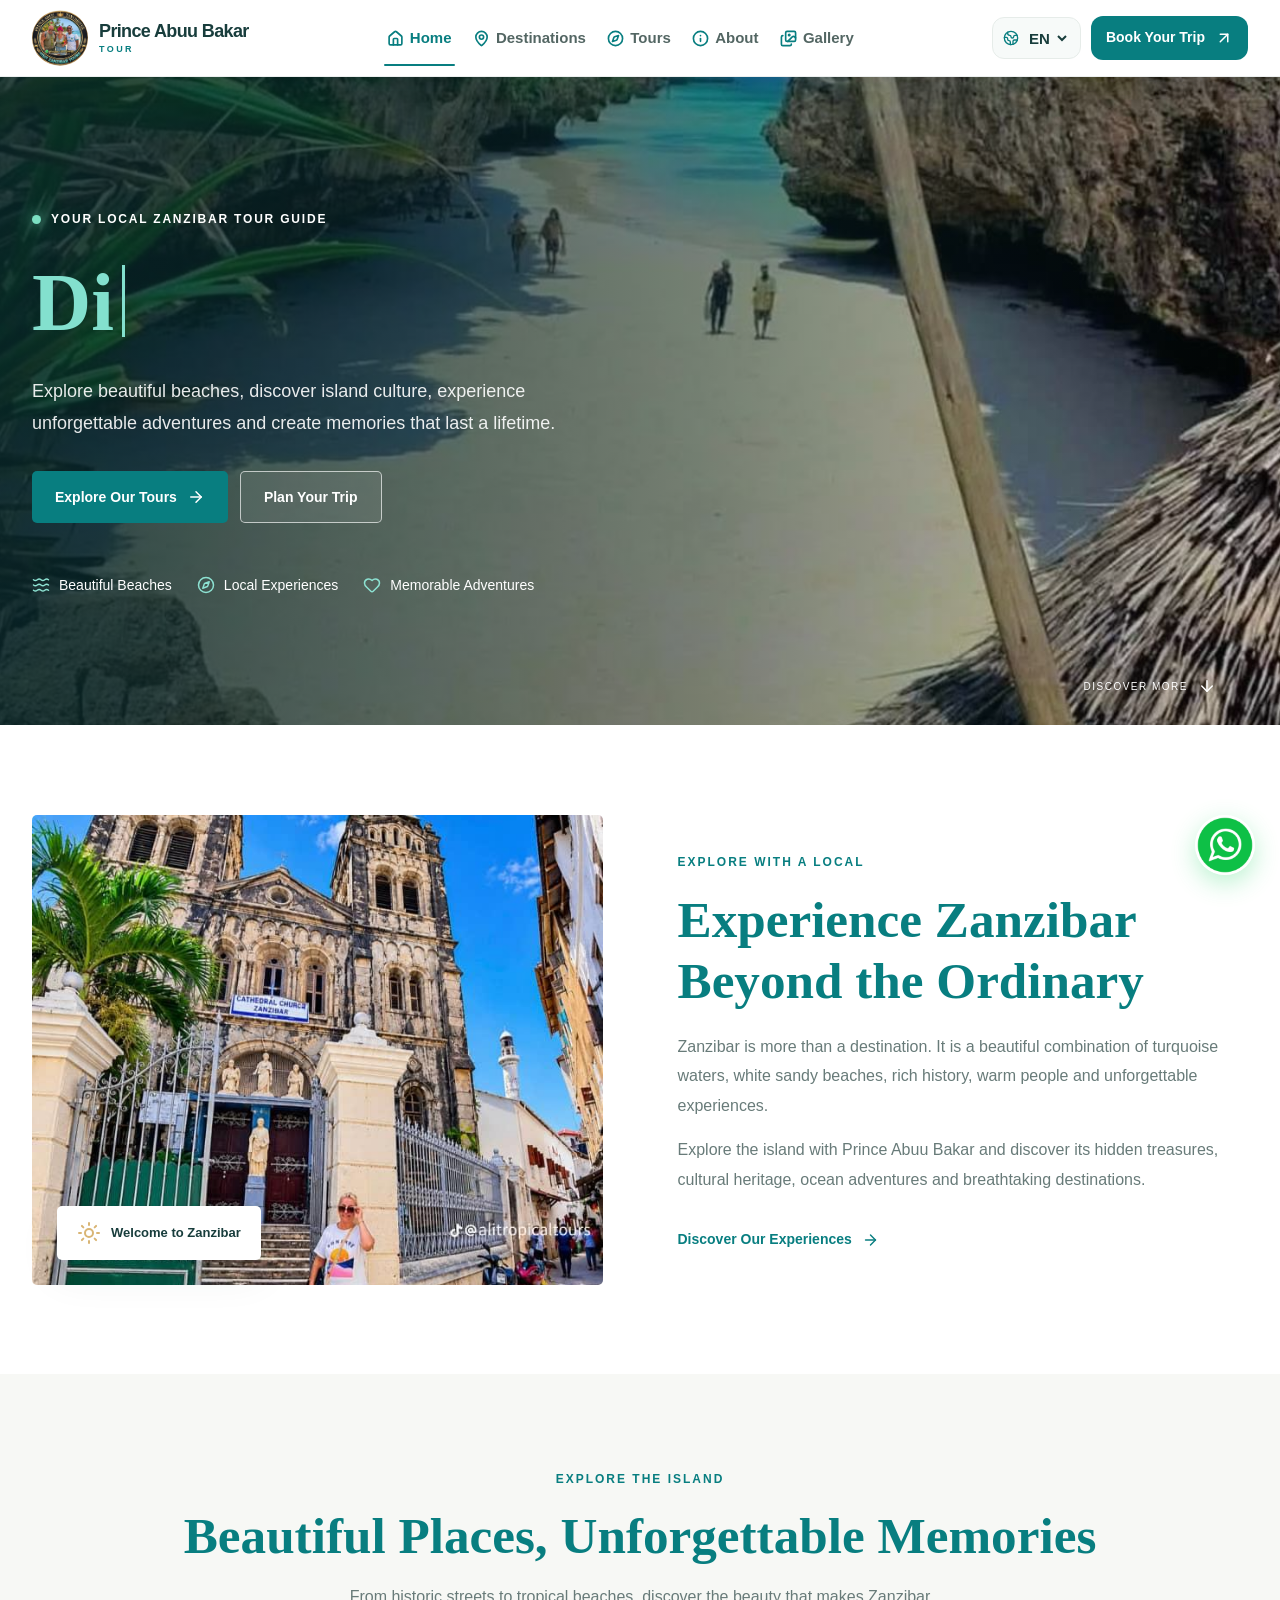
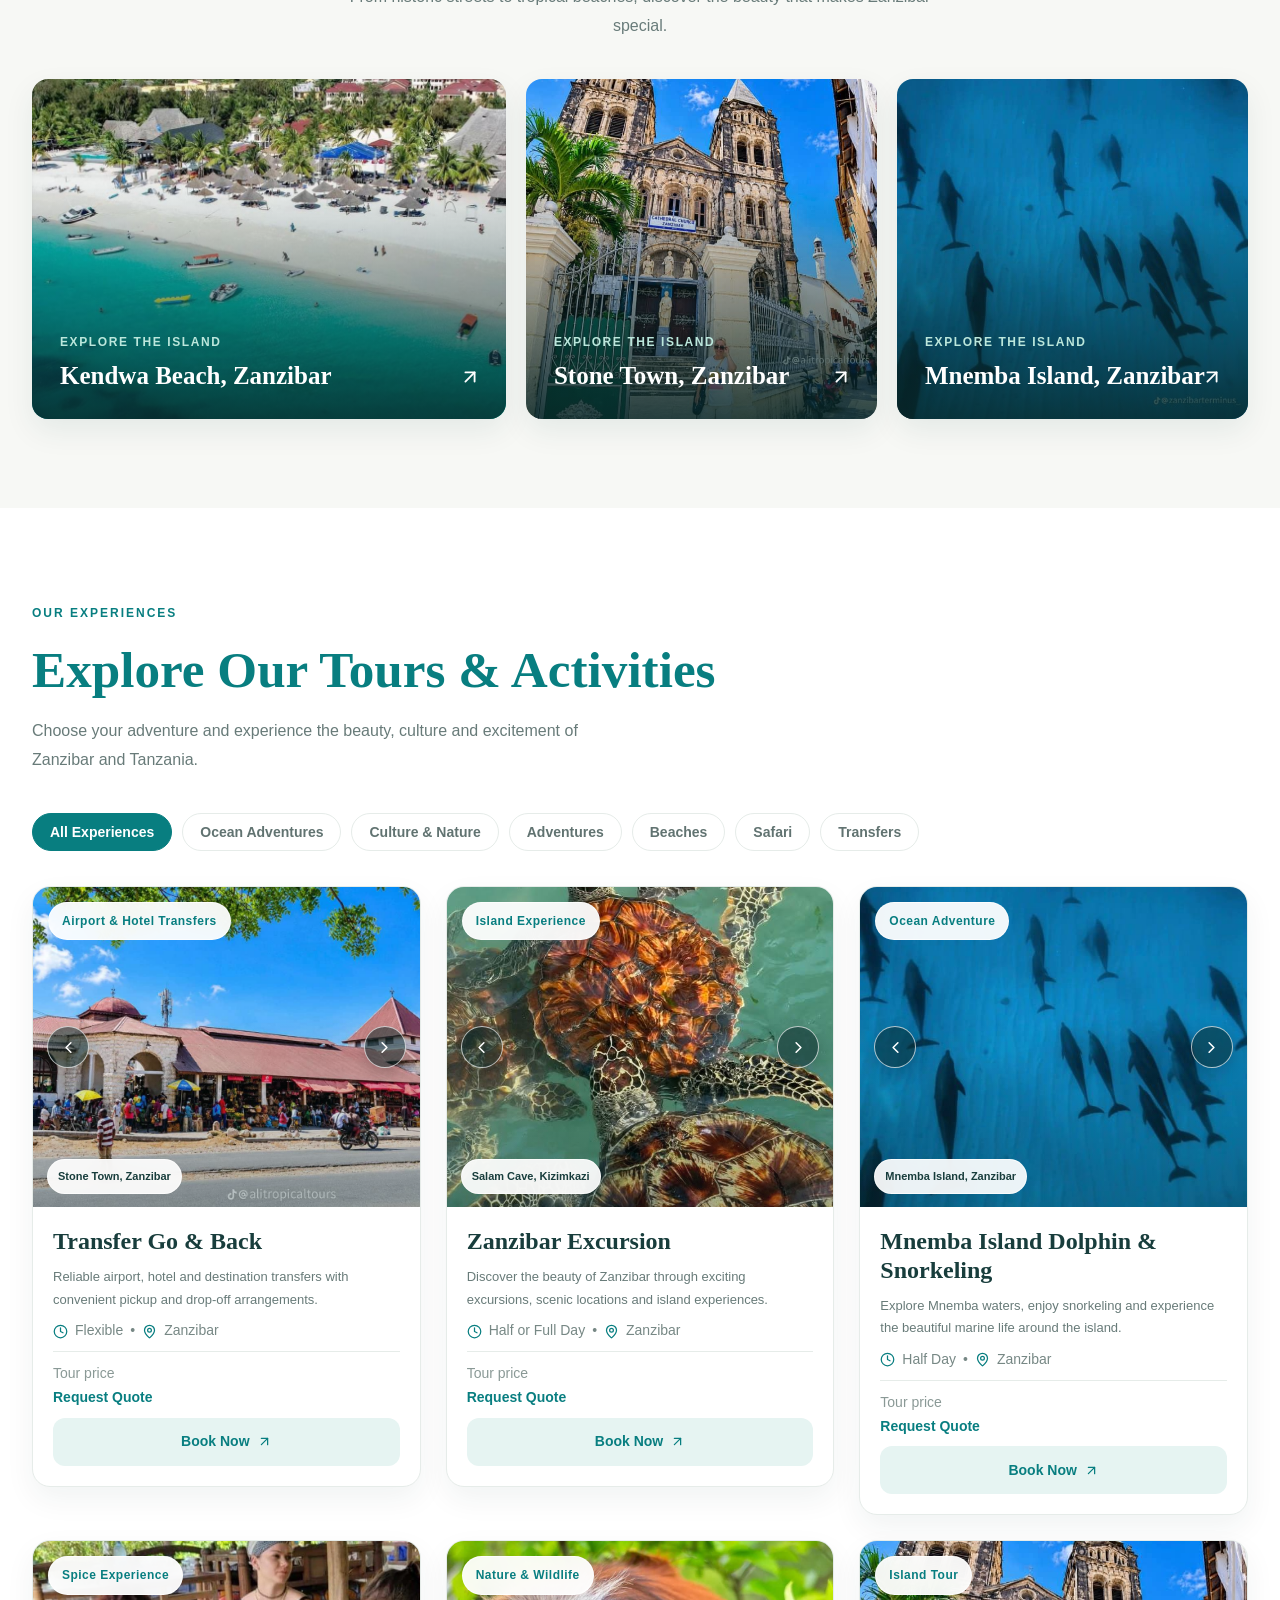
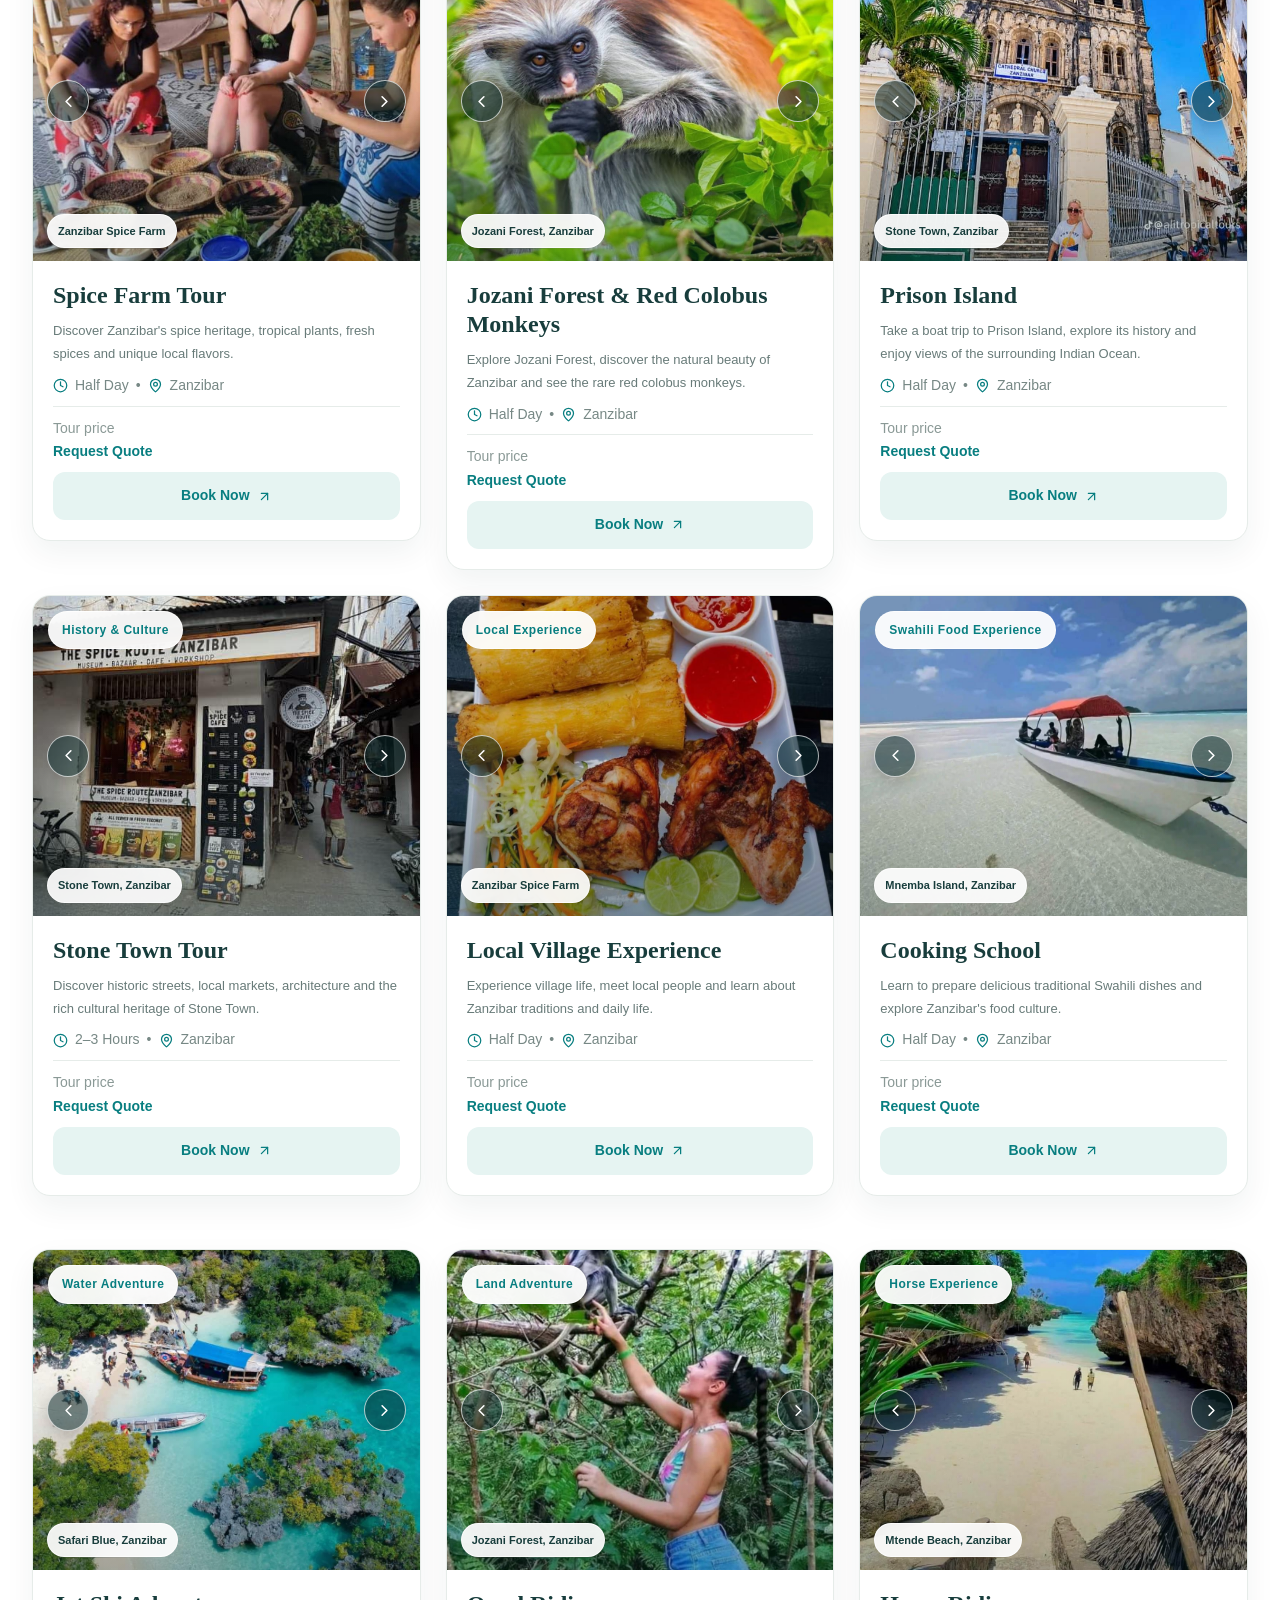
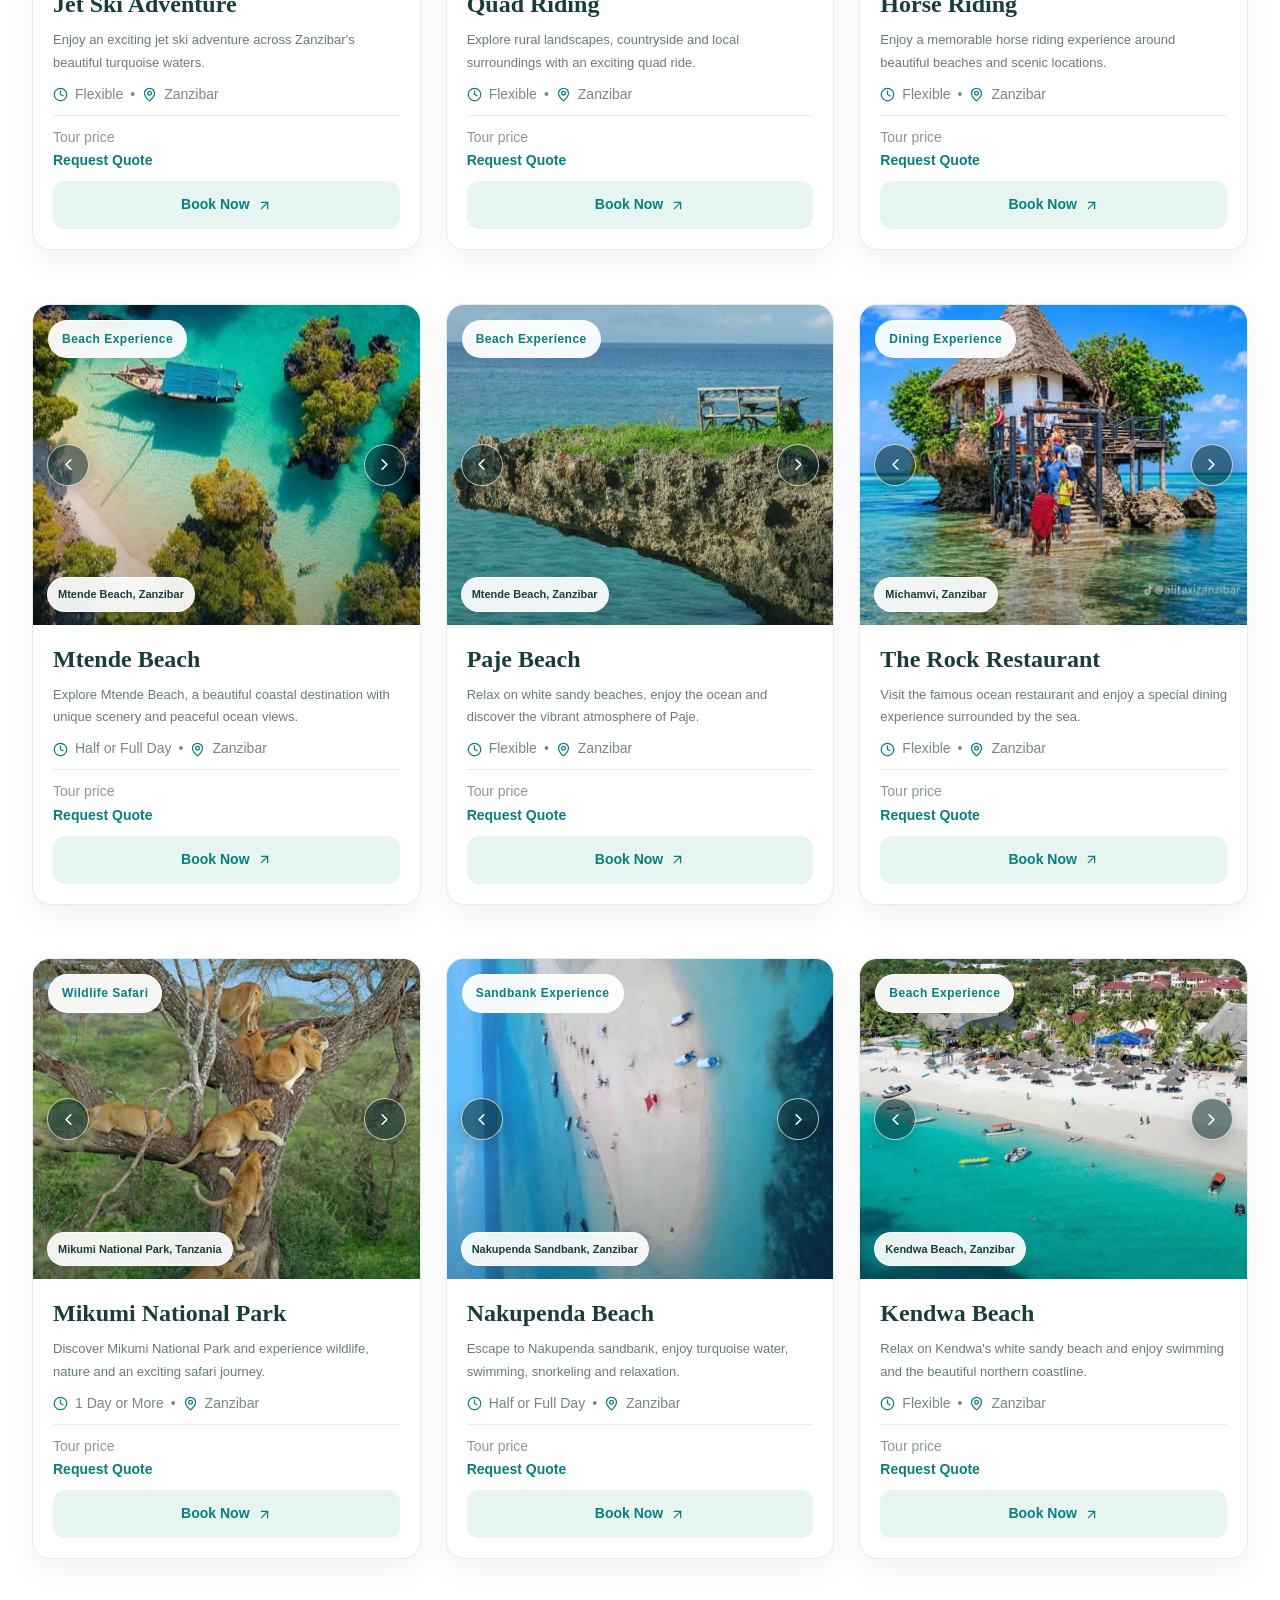
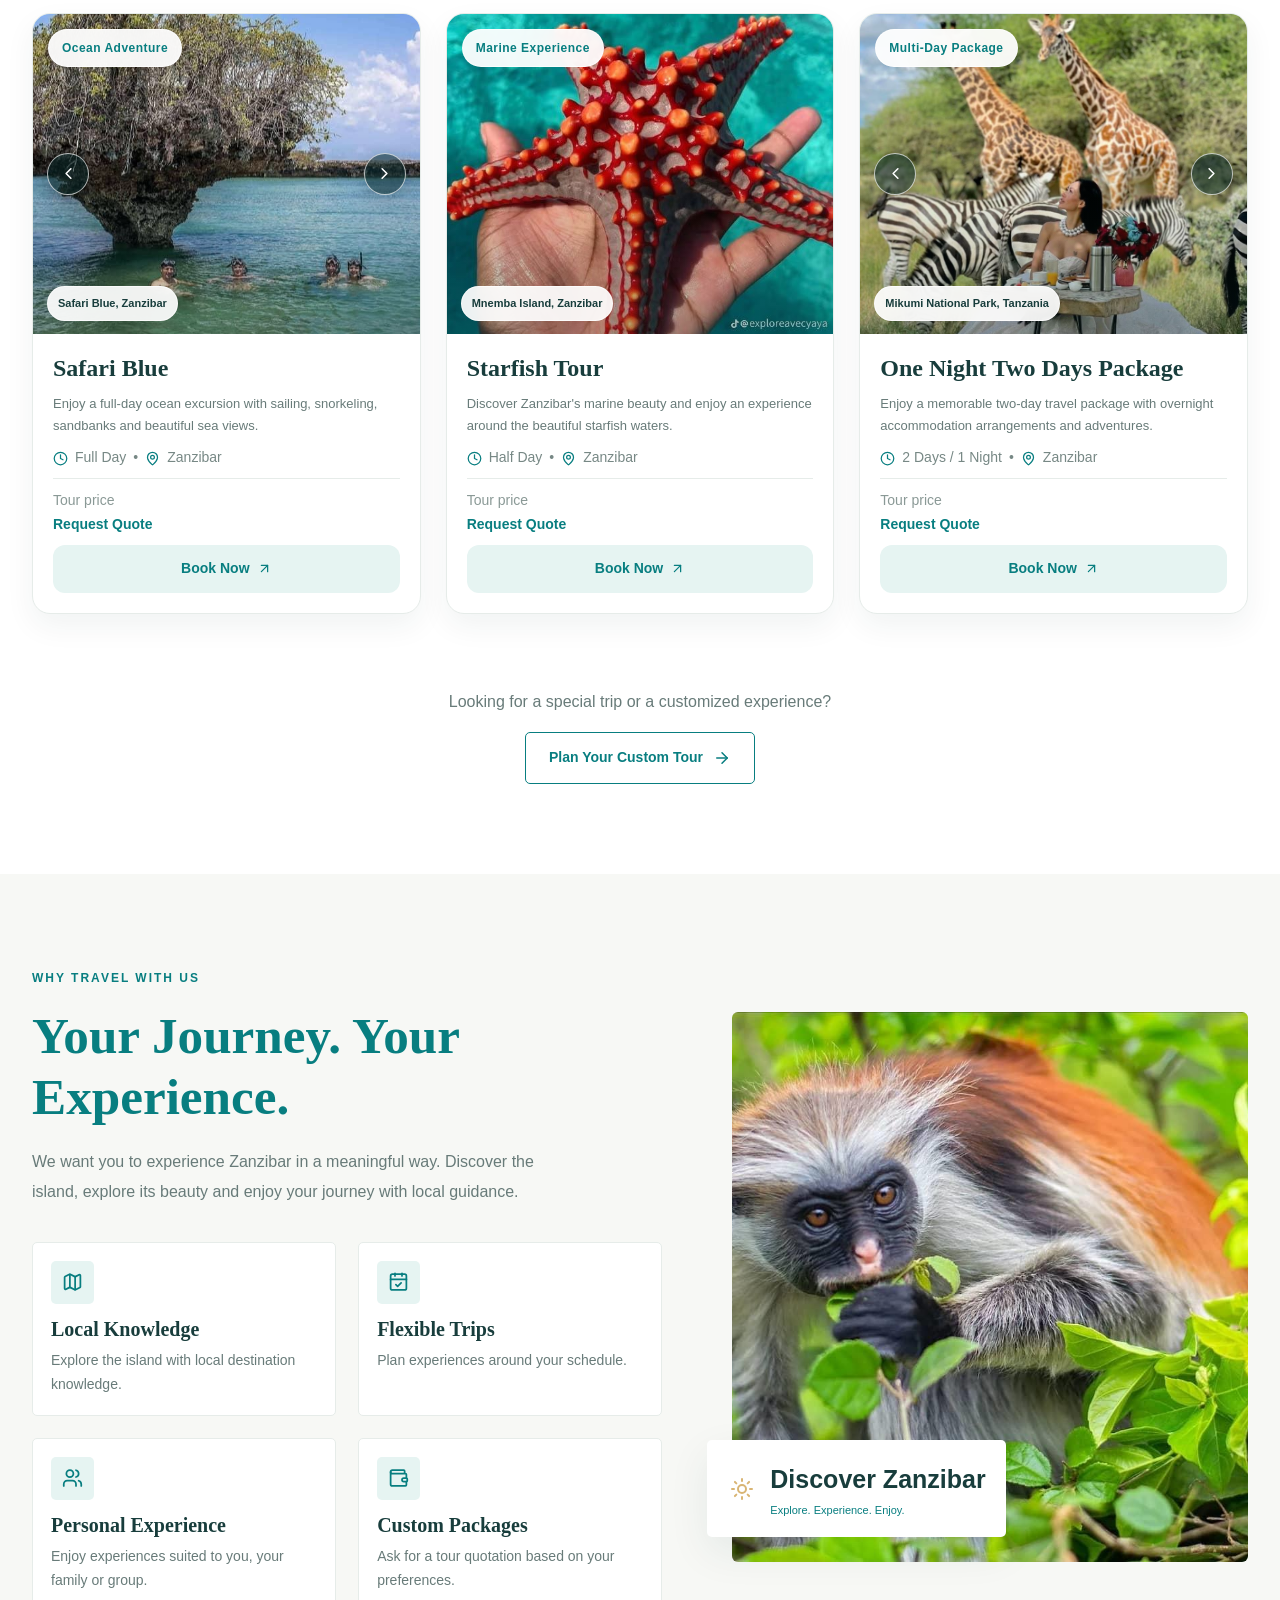
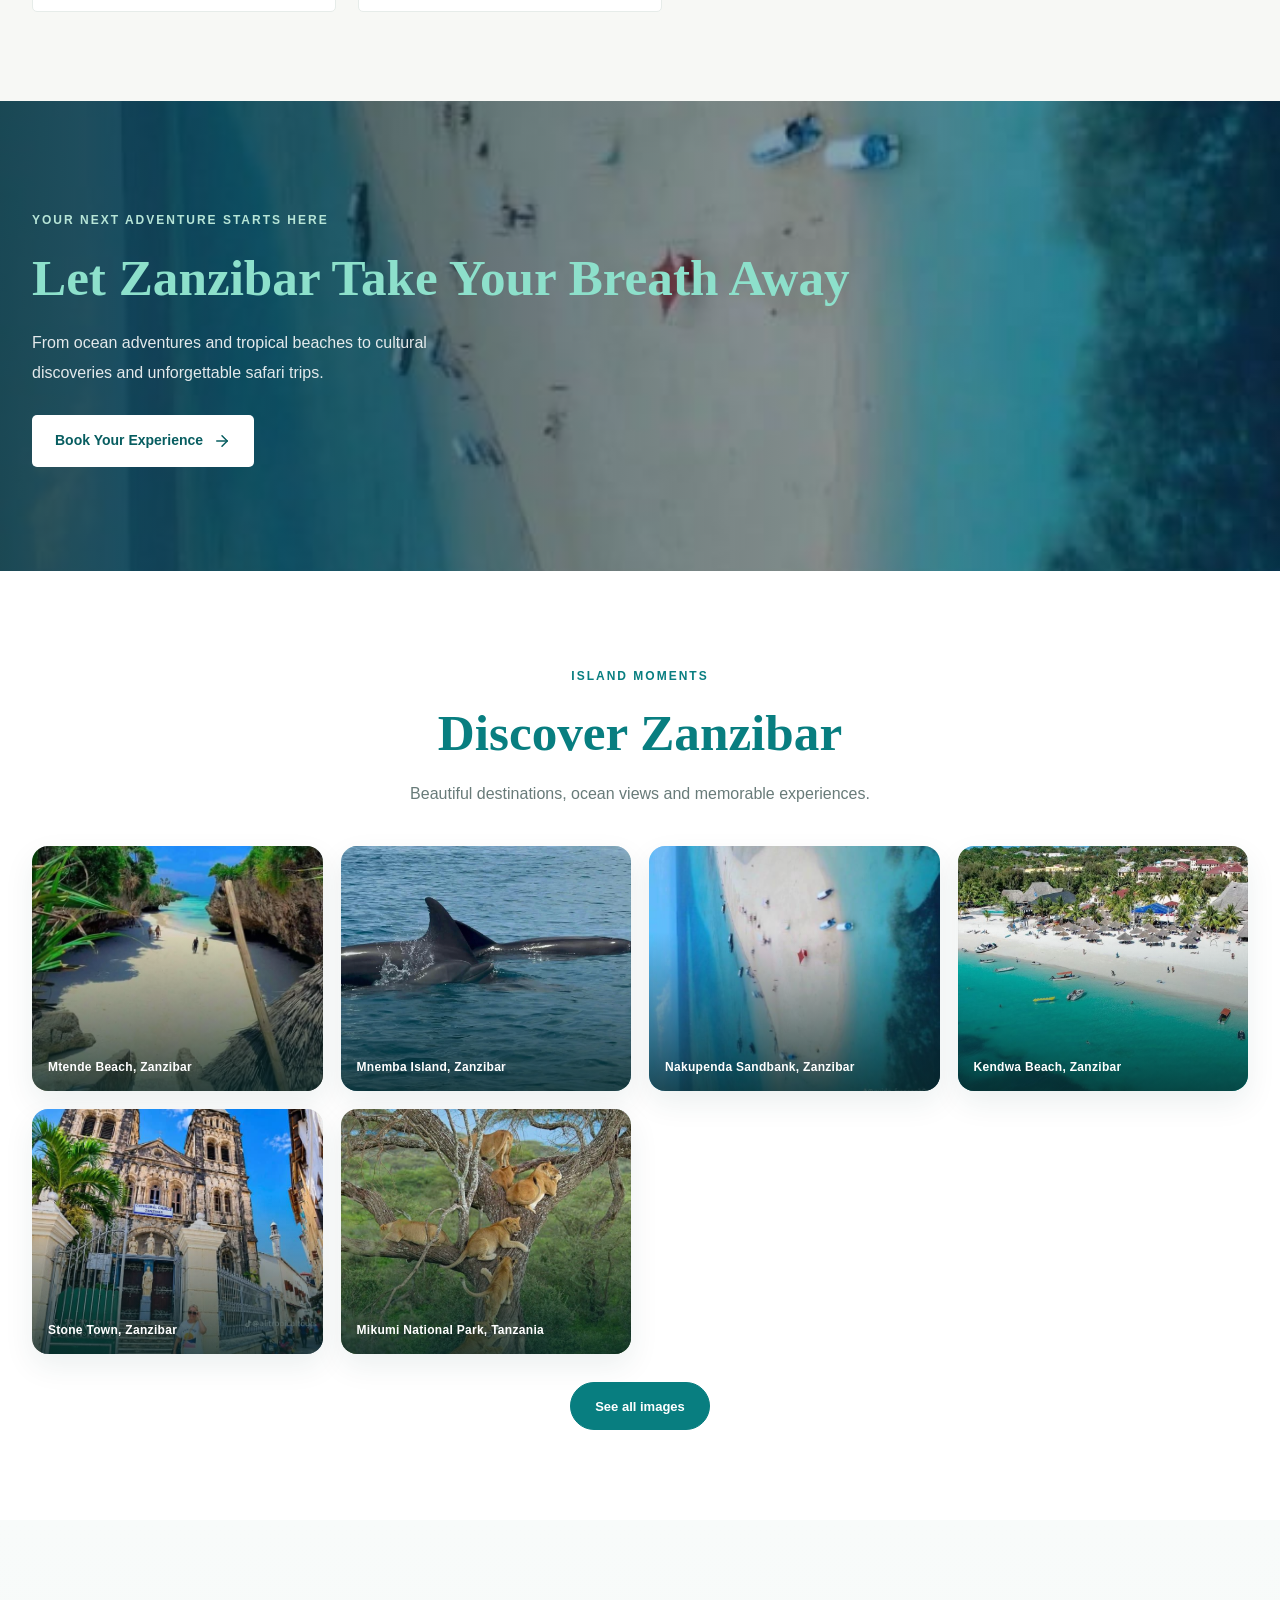
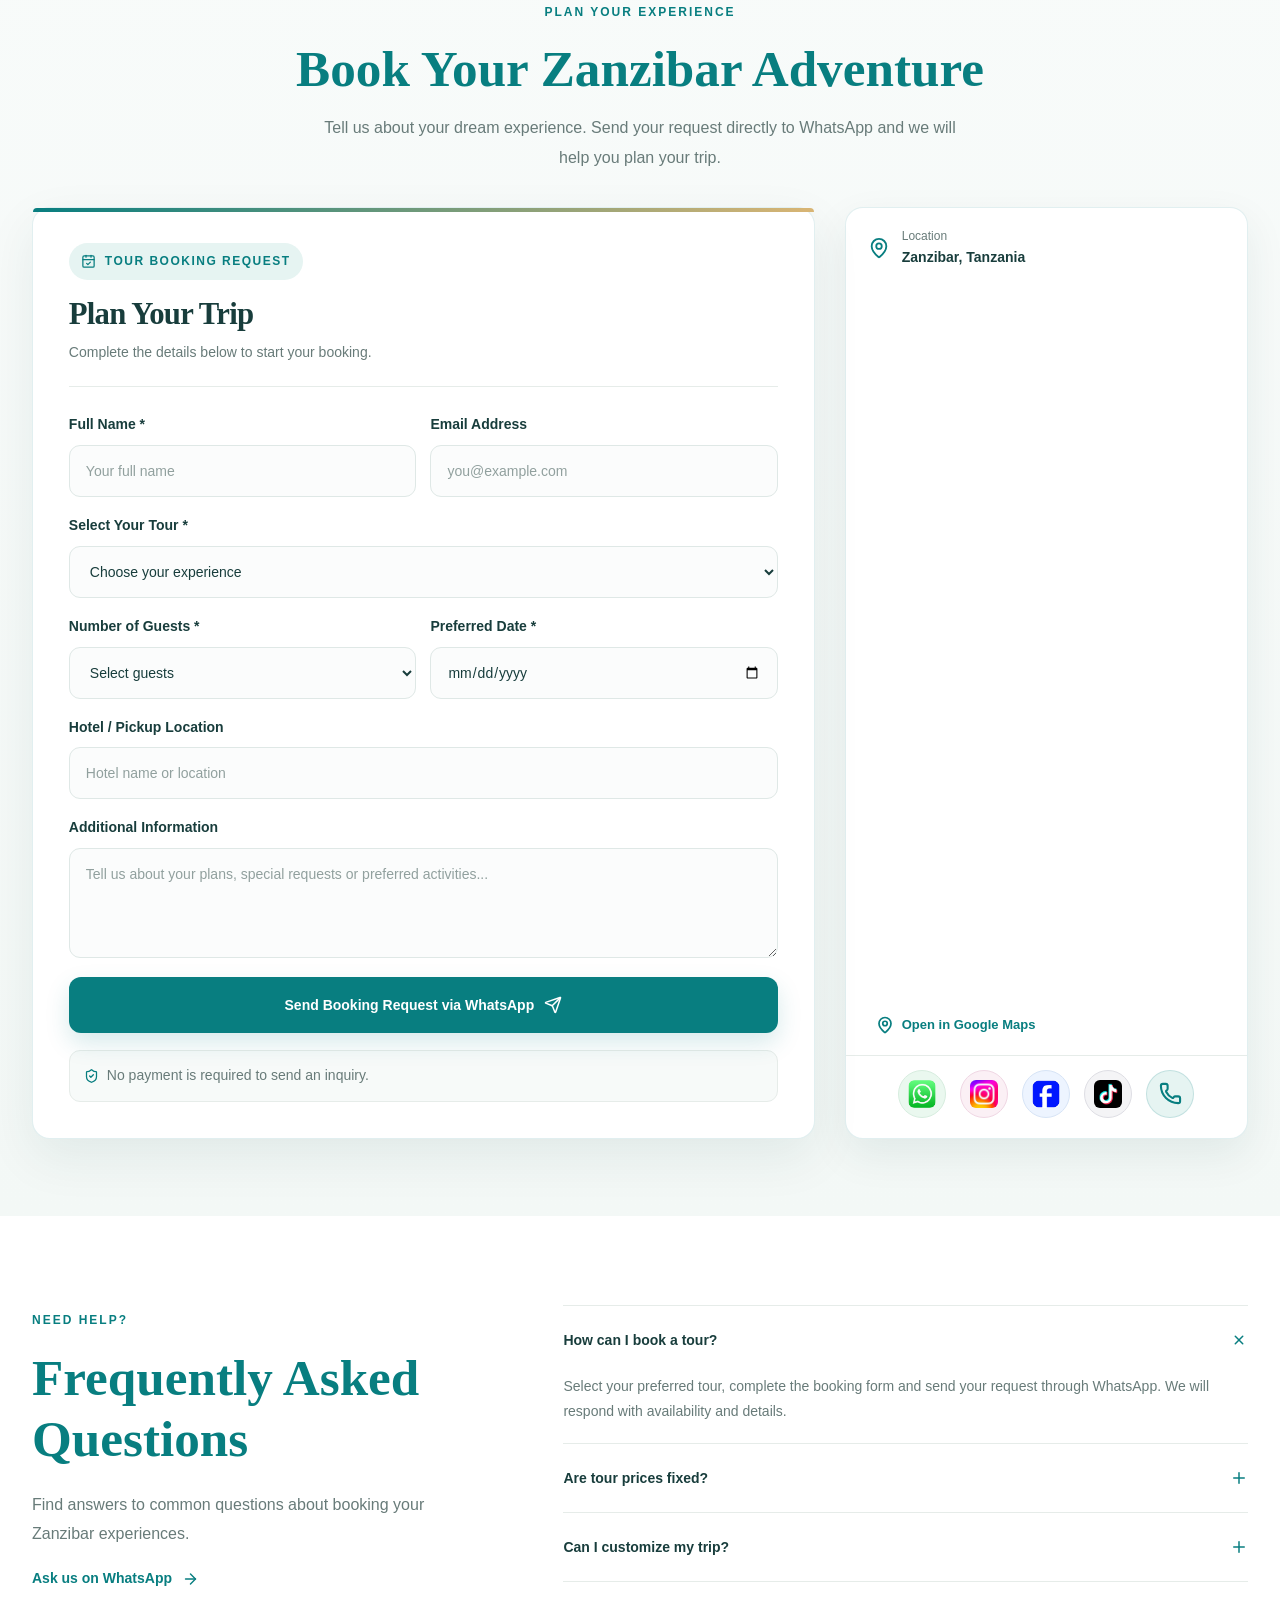
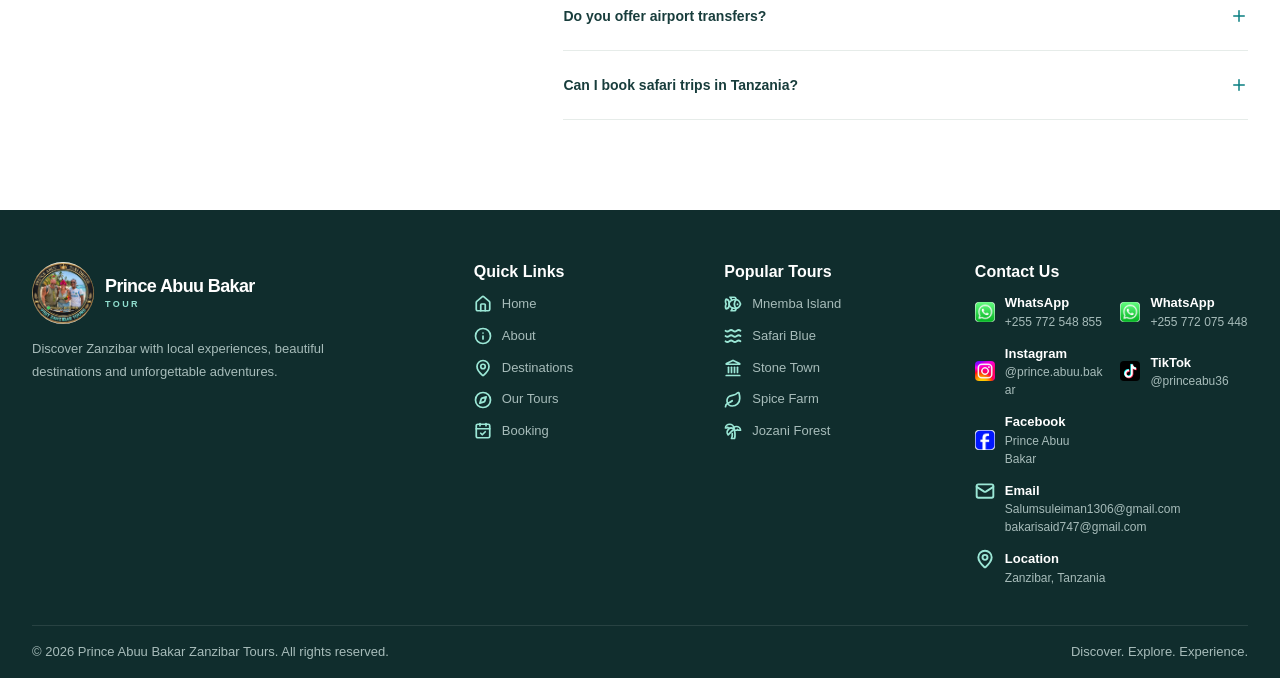
==== commit 2a9fd08c: "Optimize image loading for faster hosting Co-authored-by: Copilot <223556219+Copilot@users.noreply.g" ====
--- a/index.html
+++ b/index.html
@@ -1,4 +1,4 @@
-﻿
+
 <!DOCTYPE html>
 <html lang="en">
 <head>
@@ -12,7 +12,7 @@
     <meta name="theme-color" content="#087e80">
     <meta name="color-scheme" content="light">
 
-    <link rel="icon" type="image/jpeg" href="assets/images/logo.jpeg">
+    <link rel="icon" type="image/jpeg" href="assets/images/optimized/logo.jpeg">
 
     <link rel="stylesheet" href="style.css">
 
@@ -27,7 +27,7 @@
 
         <a href="index.html" class="brand">
             <img
-                src="assets/images/logo.jpeg"
+                src="assets/images/optimized/logo.jpeg"
                 alt="Prince Abuu Bakar Zanzibar Tours"
                 class="site-logo"
                 width="180"
@@ -97,16 +97,17 @@
 
     <div class="hero-bg" aria-hidden="true">
         <img
-            src="assets/images/mtende beach1.jpeg"
+            src="assets/images/optimized/mtende beach1.jpeg"
             alt=""
             class="hero-photo is-active"
             fetchpriority="high"
             decoding="async"
         >
         <img
-            src="assets/images/mnemb island8.jpeg"
+            src="assets/images/optimized/mnemb island8.jpeg"
             alt=""
             class="hero-photo"
+            loading="lazy"
             decoding="async"
         >
     </div>
@@ -181,7 +182,7 @@
         <div class="intro-image">
 
             <img
-                src="assets/images/ston town1.jpeg"
+                src="assets/images/optimized/ston town1.jpeg"
                 alt="Historic cathedral and architecture in Stone Town"
                 loading="lazy"
             >
@@ -243,7 +244,7 @@
             <article class="destination-card destination-large" data-destination-index="0">
 
                 <img
-                    src="assets/images/kendwa beach1.jpeg"
+                    src="assets/images/optimized/kendwa beach1.jpeg"
                     alt="Kendwa Beach and its turquoise Indian Ocean water"
                     class="destination-photo is-active"
                     loading="lazy"
@@ -252,7 +253,7 @@
                     aria-hidden="false"
                 >
                 <img
-                    src="assets/images/kendwa beach1.jpeg"
+                    src="assets/images/optimized/kendwa beach1.jpeg"
                     alt=""
                     class="destination-photo"
                     loading="lazy"
@@ -272,7 +273,7 @@
             <article class="destination-card" data-destination-index="1">
 
                 <img
-                    src="assets/images/ston town1.jpeg"
+                    src="assets/images/optimized/ston town1.jpeg"
                     alt="Stone Town's historic cathedral and surrounding streets"
                     class="destination-photo is-active"
                     loading="lazy"
@@ -281,7 +282,7 @@
                     aria-hidden="false"
                 >
                 <img
-                    src="assets/images/ston town1.jpeg"
+                    src="assets/images/optimized/ston town1.jpeg"
                     alt=""
                     class="destination-photo"
                     loading="lazy"
@@ -301,7 +302,7 @@
             <article class="destination-card" data-destination-index="2">
 
                 <img
-                    src="assets/images/mnemb island3.jpeg"
+                    src="assets/images/optimized/mnemb island3.jpeg"
                     alt="Dolphins swimming in clear water near Mnemba Island"
                     class="destination-photo is-active"
                     loading="lazy"
@@ -310,7 +311,7 @@
                     aria-hidden="false"
                 >
                 <img
-                    src="assets/images/mnemb island3.jpeg"
+                    src="assets/images/optimized/mnemb island3.jpeg"
                     alt=""
                     class="destination-photo"
                     loading="lazy"
@@ -486,7 +487,7 @@
         <div class="why-image">
 
             <img
-                src="assets/images/jozani1.jpeg"
+                src="assets/images/optimized/jozani1.jpeg"
                 alt="A red colobus monkey in Zanzibar's Jozani Forest"
                 loading="lazy"
             >
@@ -510,7 +511,7 @@
 <section class="experience-banner">
 
     <img
-        src="assets/images/nakupenda1.jpeg"
+        src="assets/images/optimized/nakupenda1.jpeg"
         alt="Nakupenda sandbank surrounded by clear turquoise water"
         loading="lazy"
     >
@@ -771,7 +772,7 @@
                     class="map-contact-icon map-contact-whatsapp"
                     aria-label="WhatsApp"
                 >
-                    <img src="assets/images/what.jpg" alt="" aria-hidden="true">
+                    <img src="assets/images/optimized/what.jpg" alt="" aria-hidden="true">
                 </a>
                 <a
                     href="https://www.instagram.com/prince.abuu.bakar/"
@@ -780,7 +781,7 @@
                     class="map-contact-icon map-contact-instagram"
                     aria-label="Instagram"
                 >
-                    <img src="assets/images/insta.jpg" alt="" aria-hidden="true">
+                    <img src="assets/images/optimized/insta.jpg" alt="" aria-hidden="true">
                 </a>
                 <a
                     href="https://www.facebook.com/share/1E7sCqmDXC/"
@@ -789,7 +790,7 @@
                     class="map-contact-icon map-contact-facebook"
                     aria-label="Facebook"
                 >
-                    <img src="assets/images/facebook.jpg" alt="" aria-hidden="true">
+                    <img src="assets/images/optimized/facebook.jpg" alt="" aria-hidden="true">
                 </a>
                 <a
                     href="https://www.tiktok.com/@princeabu36?_r=1&amp;_t=ZS-9Be3h5L3zU2"
@@ -798,7 +799,7 @@
                     class="map-contact-icon map-contact-tiktok"
                     aria-label="TikTok"
                 >
-                    <img src="assets/images/Ticktok.jpg" alt="" aria-hidden="true">
+                    <img src="assets/images/optimized/Ticktok.jpg" alt="" aria-hidden="true">
                 </a>
                 <a
                     href="tel:+255772548855"
@@ -956,7 +957,7 @@
                 <a href="index.html" class="brand">
 
                     <img
-                        src="assets/images/logo.jpeg"
+                        src="assets/images/optimized/logo.jpeg"
                         alt="Prince Abuu Bakar Zanzibar Tours"
                         class="site-logo footer-logo"
                         width="62"
@@ -1033,7 +1034,7 @@
 
                 <div class="footer-contact-list">
                     <a href="https://wa.me/255772548855" target="_blank" rel="noopener noreferrer" class="footer-contact-item" aria-label="WhatsApp: +255 772 548 855">
-                        <img src="assets/images/what.jpg" alt="" aria-hidden="true">
+                        <img src="assets/images/optimized/what.jpg" alt="" aria-hidden="true">
                         <span>
                             <strong data-i18n="whatsapp">WhatsApp</strong>
                             <small>+255 772 548 855</small>
@@ -1041,7 +1042,7 @@
                     </a>
 
                     <a href="https://wa.me/255772075448" target="_blank" rel="noopener noreferrer" class="footer-contact-item" aria-label="WhatsApp: +255 772 075 448">
-                        <img src="assets/images/what.jpg" alt="" aria-hidden="true">
+                        <img src="assets/images/optimized/what.jpg" alt="" aria-hidden="true">
                         <span>
                             <strong data-i18n="whatsapp">WhatsApp</strong>
                             <small>+255 772 075 448</small>
@@ -1049,7 +1050,7 @@
                     </a>
 
                     <a href="https://www.instagram.com/prince.abuu.bakar/" target="_blank" rel="noopener noreferrer" class="footer-contact-item">
-                        <img src="assets/images/insta.jpg" alt="" aria-hidden="true">
+                        <img src="assets/images/optimized/insta.jpg" alt="" aria-hidden="true">
                         <span>
                             <strong data-i18n="instagram">Instagram</strong>
                             <small>@prince.abuu.bakar</small>
@@ -1057,7 +1058,7 @@
                     </a>
 
                     <a href="https://www.tiktok.com/@princeabu36?_r=1&amp;_t=ZS-9Be3h5L3zU2" target="_blank" rel="noopener noreferrer" class="footer-contact-item">
-                        <img src="assets/images/Ticktok.jpg" alt="" aria-hidden="true">
+                        <img src="assets/images/optimized/Ticktok.jpg" alt="" aria-hidden="true">
                         <span>
                             <strong>TikTok</strong>
                             <small>@princeabu36</small>
@@ -1065,7 +1066,7 @@
                     </a>
 
                     <a href="https://www.facebook.com/share/1E7sCqmDXC/" target="_blank" rel="noopener noreferrer" class="footer-contact-item">
-                        <img src="assets/images/facebook.jpg" alt="" aria-hidden="true">
+                        <img src="assets/images/optimized/facebook.jpg" alt="" aria-hidden="true">
                         <span>
                             <strong>Facebook</strong>
                             <small>Prince Abuu Bakar</small>
@@ -1123,7 +1124,7 @@
    rel="noopener noreferrer"
    aria-label="Chat on WhatsApp">
 
-    <img src="assets/images/whatsapp-float.jpg" alt="WhatsApp">
+    <img src="assets/images/optimized/whatsapp-float.jpg" alt="WhatsApp">
 
 </a>
 
